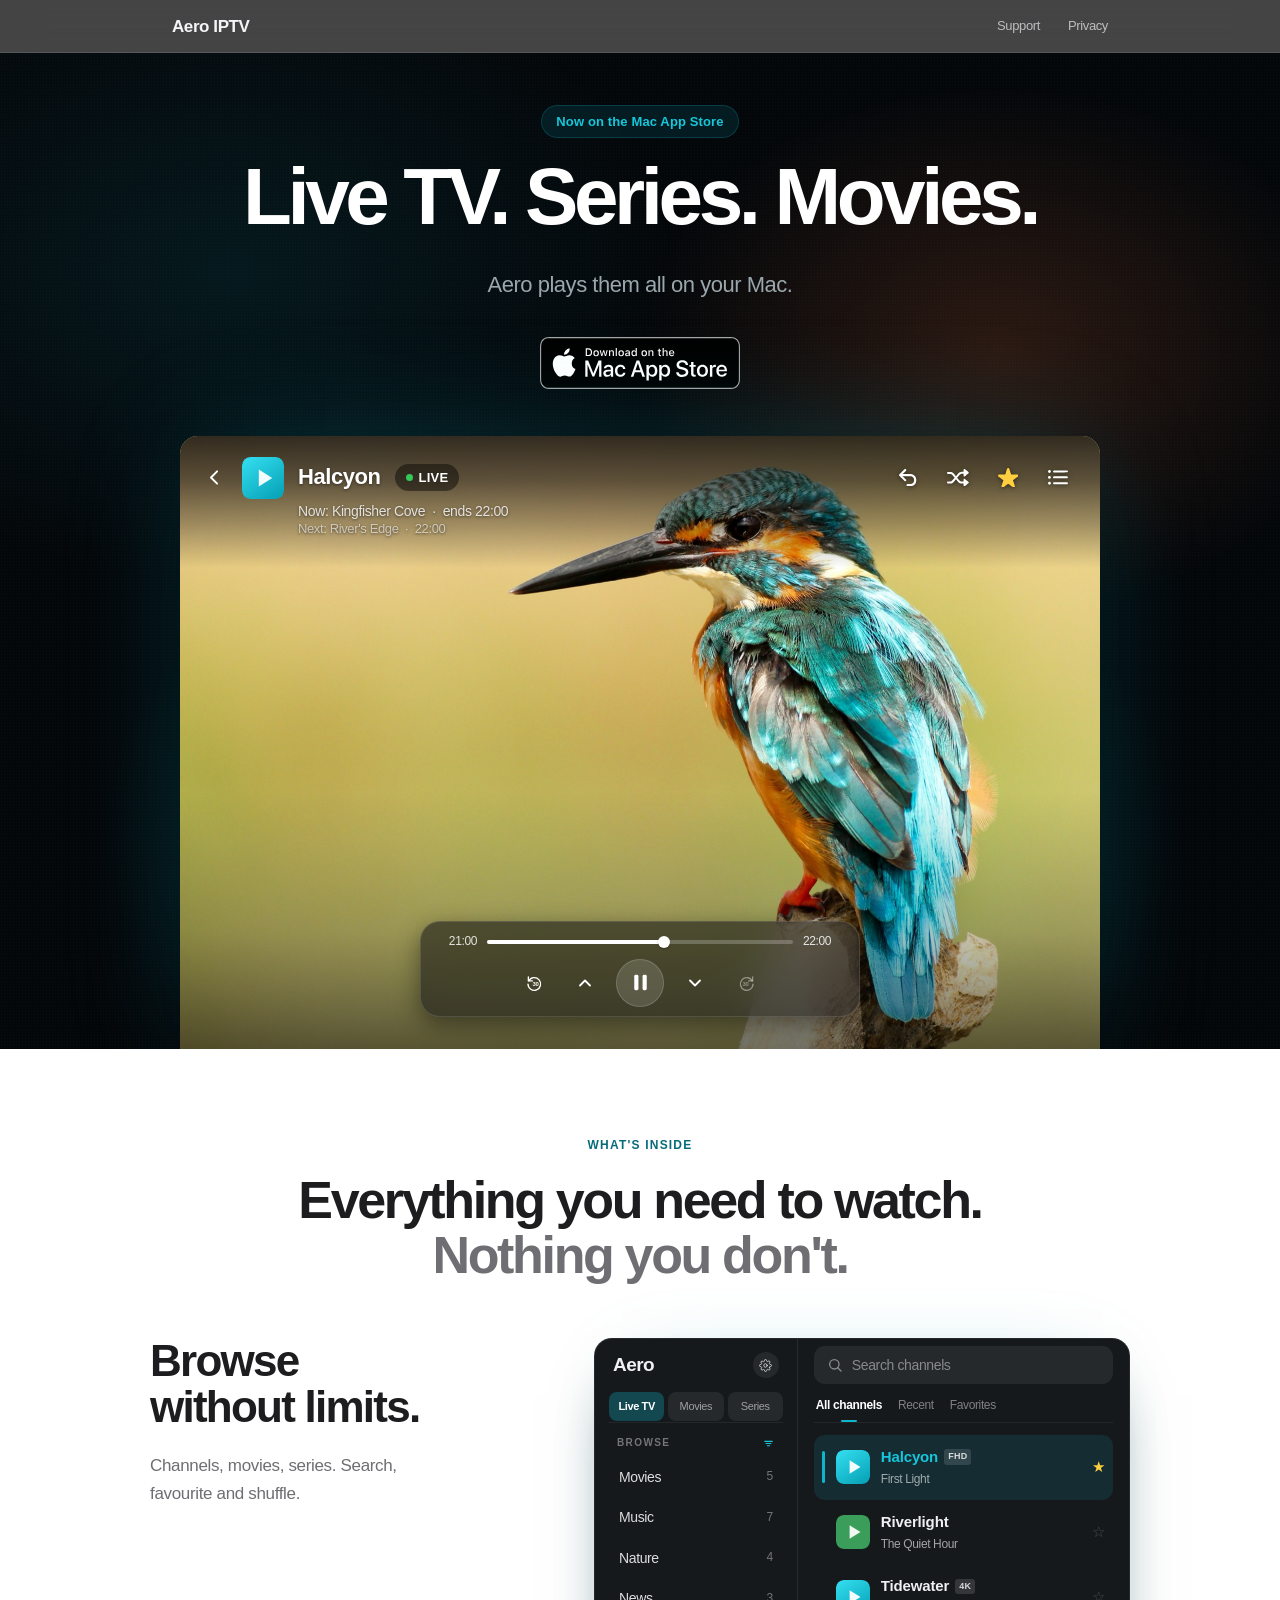
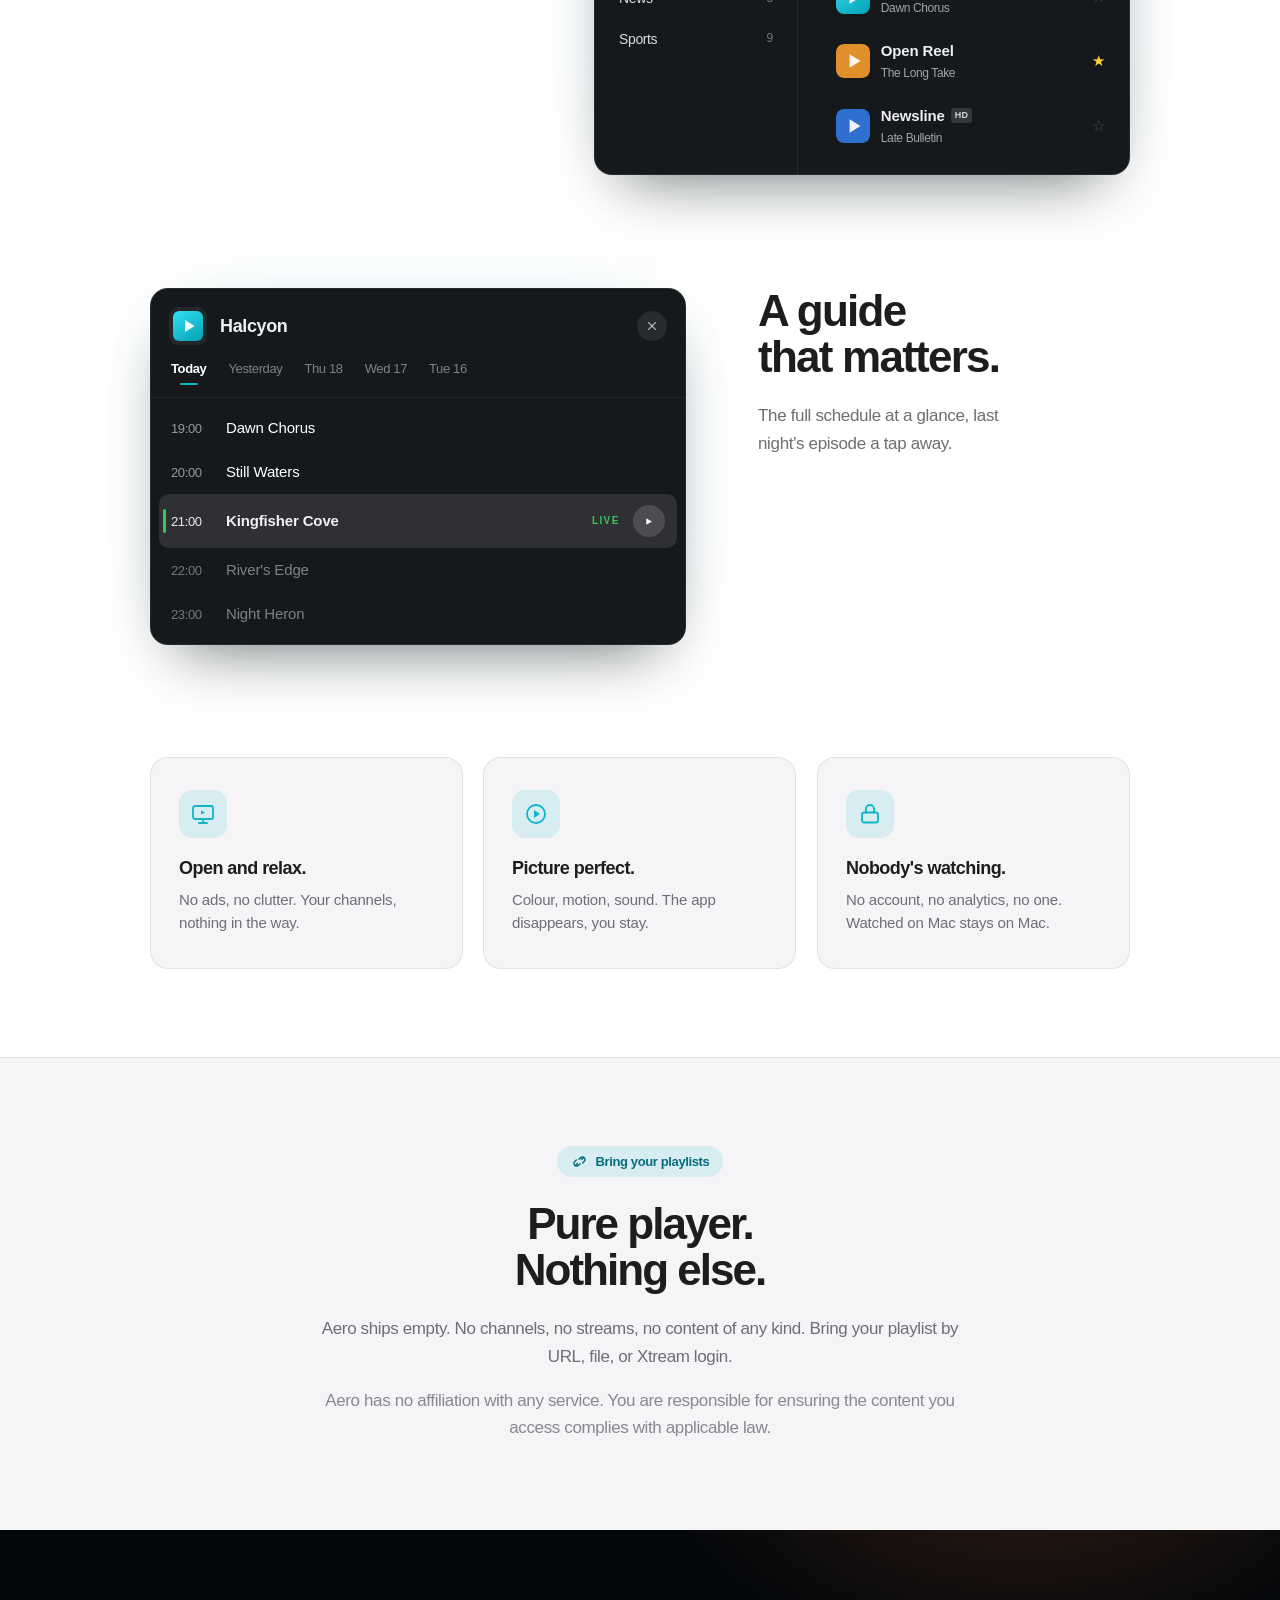
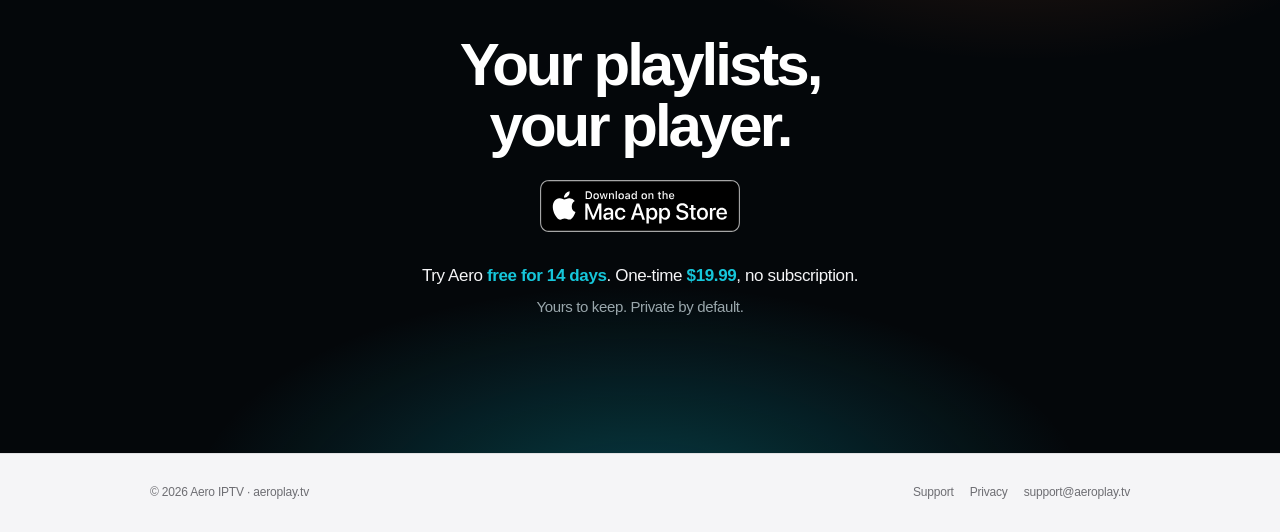
==== site/index.html @ 175ab218 "Site 1.1: Live TV. Series. Movies. hero, head and structured data on 1.1 Free download plus the $19." ====
<!DOCTYPE html>
<html lang="en">
<head>
  <!--
    Source of truth for this page's copy and structure is the Aero wiki, NOT this file:
    github.com/rymanov/aero-wiki → directions/website-v1.md
    Author content changes in the wiki first, then implement them here.
    If the wiki and this file disagree, the wiki wins and this HTML is the bug.
  -->
  <meta charset="utf-8">
  <meta name="viewport" content="width=device-width, initial-scale=1">
  <title>Aero: IPTV Player for Mac. M3U, Xtream, Movies &amp; Series</title>
  <meta name="description" content="Native Mac IPTV player for the M3U playlists and Xtream logins you already own. Live TV, movies and series. Pause, rewind, and a guide. Free to try, one-time $19.99.">

  <meta property="og:type"        content="website">
  <meta property="og:url"         content="https://aeroplay.tv/">
  <meta property="og:site_name"   content="Aero IPTV">
  <meta property="og:title"       content="Aero: IPTV Player for Mac. M3U, Xtream, Movies &amp; Series">
  <meta property="og:description" content="Native Mac IPTV player for the M3U playlists and Xtream logins you already own. Live TV, movies and series, with a guide, pause and rewind. No content included. Bring your own playlist.">
  <meta property="og:image"       content="https://aeroplay.tv/assets/og-image.jpg">
  <meta property="og:image:width"  content="1200">
  <meta property="og:image:height" content="630">
  <meta property="og:image:alt"    content="A kingfisher perched on a branch, from Aero's demo picture.">

  <meta name="twitter:card"        content="summary_large_image">
  <meta name="twitter:title"       content="Aero: IPTV Player for Mac. M3U, Xtream, Movies &amp; Series">
  <meta name="twitter:description" content="Native Mac IPTV player for the M3U playlists and Xtream logins you already own. Live TV, movies and series. No content included.">
  <meta name="twitter:image"       content="https://aeroplay.tv/assets/og-image.jpg">
  <meta name="twitter:image:alt"   content="A kingfisher perched on a branch, from Aero's demo picture.">

  <link rel="canonical" href="https://aeroplay.tv/">
  <link rel="icon" type="image/svg+xml" href="assets/favicon.svg">
  <link rel="apple-touch-icon" href="assets/apple-touch-icon.png">
  <meta name="theme-color" content="#06090b">
  <link rel="stylesheet" href="styles.css">
  <script src="assets/analytics.js"></script>

  <script type="application/ld+json">
  {
    "@context": "https://schema.org",
    "@graph": [
      {
        "@type": "Organization",
        "@id": "https://aeroplay.tv/#organization",
        "name": "Aero IPTV",
        "url": "https://aeroplay.tv/",
        "logo": {
          "@type": "ImageObject",
          "url": "https://aeroplay.tv/assets/icon-512.png",
          "width": 512,
          "height": 512
        },
        "email": "support@aeroplay.tv"
      },
      {
        "@type": "WebSite",
        "@id": "https://aeroplay.tv/#website",
        "url": "https://aeroplay.tv/",
        "name": "Aero IPTV",
        "description": "A fast, native Mac player for the live TV, movies, and series in the M3U/M3U8 playlists and Xtream logins you already own.",
        "publisher": { "@id": "https://aeroplay.tv/#organization" },
        "inLanguage": "en"
      },
      {
        "@type": "SoftwareApplication",
        "@id": "https://aeroplay.tv/#app",
        "name": "Aero IPTV",
        "alternateName": "Aero",
        "applicationCategory": "MultimediaApplication",
        "applicationSubCategory": "IPTV Player",
        "operatingSystem": "macOS",
        "description": "A fast, native macOS IPTV player for the M3U/M3U8 playlists, Xtream logins, and XMLTV guide data you already own. Live TV, movies, and series, with a guide, pause, and rewind. No content included. Bring your own playlist.",
        "url": "https://aeroplay.tv/",
        "downloadUrl": "https://apps.apple.com/app/id6788383081",
        "image": "https://aeroplay.tv/assets/og-image.jpg",
        "screenshot": "https://aeroplay.tv/assets/screenshot-hero.jpg",
        "softwareVersion": "1.1",
        "publisher": { "@id": "https://aeroplay.tv/#organization" },
        "isAccessibleForFree": true,
        "featureList": [
          "Play the M3U and M3U8 playlists you already own",
          "Add a playlist by URL, local file, or Xtream login",
          "Live TV, movies, and series from the same playlist",
          "Browse movies and series by category, with favourites and resume",
          "Episodes advance automatically; shuffle any list",
          "XMLTV program guide (EPG) with now & next",
          "Pause live TV, rewind into what just aired, and play from the archive where your provider keeps one",
          "Native Mac playback: accurate 4K, smooth motion, fast channel changes",
          "No ads, no account, no tracking. Private by default."
        ],
        "offers": [
          {
            "@type": "Offer",
            "name": "Aero",
            "price": "0",
            "priceCurrency": "USD",
            "availability": "https://schema.org/InStock",
            "url": "https://apps.apple.com/app/id6788383081",
            "description": "Free to download and free to keep: one playlist with live playback. Includes a 14-day trial with everything unlocked."
          },
          {
            "@type": "Offer",
            "name": "Aero Pro",
            "category": "In-app purchase",
            "price": "19.99",
            "priceCurrency": "USD",
            "availability": "https://schema.org/InStock",
            "url": "https://apps.apple.com/app/id6788383081",
            "description": "A single purchase, not a subscription. Unlocks multiple playlists and Xtream accounts, plus catch-up, live rewind, and archive playback."
          }
        ]
      }
    ]
  }
  </script>
</head>
<body>

  <a class="skip-link" href="#main">Skip to content</a>

  <!-- ── Navigation — dark over black hero ── -->
  <header class="site-nav-bar nav-dark">
    <nav class="site-nav" aria-label="Site navigation">
      <a href="/" class="logo">Aero IPTV</a>
      <div class="nav-links">
        <a href="/support">Support</a>
        <a href="/privacy">Privacy</a>
      </div>
    </nav>
  </header>

  <main id="main">

    <!-- ── Hero ── -->
    <section class="hero">
      <div class="hero-inner">
        <span class="eyebrow">Now on the Mac App Store</span>
        <h1>Live TV. Series. Movies.</h1>
        <p class="tagline">
          Aero plays them all on your Mac.
        </p>

        <a class="badge-link" href="https://apps.apple.com/app/id6788383081" aria-label="Download Aero IPTV on the Mac App Store">
          <img
            src="assets/badge-mac-app-store.svg"
            alt="Download on the Mac App Store"
            width="200"
            height="51"
          >
        </a>

        <div class="hero-screenshot">
          <div class="player-frame">
            <img
              src="assets/screenshot-hero.jpg"
              alt="A kingfisher perched on a branch, playing in Aero IPTV"
              class="player-photo"
              width="1840"
              height="1227"
              fetchpriority="high"
            >
            <!-- Top bar -->
            <div class="player-top" aria-hidden="true">
              <div class="player-head">
                <span class="ctrl-glyph ctrl-back" aria-hidden="true">
                  <svg viewBox="0 0 24 24" fill="none" stroke="currentColor" stroke-width="2.2" stroke-linecap="round" stroke-linejoin="round"><polyline points="15 5 8 12 15 19"/></svg>
                </span>
                <img class="player-logo" src="assets/demo-teal.svg" alt="" width="42" height="42">
                <span class="player-name">Halcyon</span>
                <span class="live-badge"><span class="live-dot"></span>LIVE</span>
                <div class="player-top-actions">
                  <!-- Top-bar controls: exact vector traces of the app's SF Symbols
                       (arrow.uturn.backward, shuffle, star.fill, list.bullet), auto-traced
                       from high-res renders. Sized by a common scale so the relative sizes
                       match the app exactly. -->
                  <span class="ctrl-glyph" aria-hidden="true">
                    <svg viewBox="0.038 0.025 1282.698 1282.734" width="17.3" height="17.3" style="width:17.3px;height:17.3px" aria-hidden="true"><g transform="translate(-809.314331,2041.875248) scale(0.100000,-0.100000)" fill="currentColor" stroke="none"> <path d="M12524 20405 c-33 -7 -95 -28 -138 -45 -144 -60 -214 -116 -486 -385 -140 -138 -1002 -989 -1915 -1891 -913 -901 -1677 -1658 -1697 -1682 -253 -292 -260 -764 -16 -1075 62 -79 3821 -3788 3905 -3854 81 -63 164 -107 273 -145 92 -31 100 -33 250 -32 173 0 232 11 357 69 135 62 231 145 310 268 85 130 125 278 125 457 -1 180 -53 342 -155 475 -25 33 -409 414 -854 847 l-808 786 -535 444 -534 443 44 3 c25 2 335 -12 690 -30 l645 -32 2255 -6 c2472 -6 2314 -2 2665 -66 1216 -219 2043 -952 2303 -2039 107 -446 113 -989 16 -1450 -112 -529 -349 -971 -718 -1341 -484 -483 -1093 -752 -1931 -851 -118 -14 -303 -17 -1165 -23 -1020 -6 -1025 -6 -1105 -28 -336 -94 -573 -375 -603 -715 -40 -453 241 -827 678 -903 81 -13 219 -15 1153 -11 1145 4 1180 6 1577 63 1306 186 2345 776 3011 1706 454 634 721 1421 789 2323 14 181 14 661 0 840 -66 866 -314 1618 -744 2255 -569 844 -1423 1427 -2508 1714 -253 67 -533 117 -883 158 -177 21 -212 22 -2475 25 l-2295 3 -705 -34 c-388 -18 -706 -33 -707 -32 -1 1 246 208 550 460 l552 458 720 702 c396 385 761 741 811 791 190 188 266 359 265 600 0 403 -234 701 -613 780 -85 18 -271 18 -354 0z"/> </g></svg>
                  </span>
                  <span class="ctrl-glyph" aria-hidden="true">
                    <svg viewBox="-0.032 -0.003 1617.85 1292.445" width="21.8" height="17.4" style="width:21.8px;height:17.4px" aria-hidden="true"><g transform="translate(-809.181765,2051.694039) scale(0.100000,-0.100000)" fill="currentColor" stroke="none"> <path d="M20800 20505 c-194 -44 -328 -173 -387 -372 -16 -52 -18 -138 -21 -895 l-3 -838 -752 0 c-743 0 -928 -6 -1162 -36 -658 -84 -1173 -314 -1670 -745 -118 -103 -370 -356 -482 -484 -43 -49 -424 -508 -847 -1018 -423 -510 -773 -926 -777 -925 -4 2 -378 449 -831 993 -453 545 -872 1042 -929 1105 -549 599 -1076 906 -1754 1019 -271 45 -289 46 -1405 46 -1204 0 -1109 6 -1290 -82 -80 -40 -109 -61 -185 -137 -139 -139 -200 -277 -212 -476 -13 -222 69 -429 229 -575 86 -78 171 -128 288 -168 l95 -32 950 -6 c813 -5 967 -9 1065 -23 546 -80 948 -318 1394 -826 51 -58 443 -527 870 -1043 l778 -938 -19 -22 c-11 -12 -379 -456 -819 -987 -816 -985 -981 -1172 -1183 -1341 -302 -253 -598 -388 -986 -451 -124 -20 -177 -22 -1080 -28 -936 -6 -951 -6 -1028 -28 -212 -59 -391 -203 -481 -386 -46 -94 -66 -171 -73 -286 -25 -409 265 -734 695 -781 136 -15 1953 -6 2102 10 423 45 732 125 1027 266 332 158 588 350 908 676 168 171 224 237 1459 1724 224 270 411 491 414 493 4 1 232 -269 507 -600 1228 -1481 1279 -1541 1512 -1751 601 -541 1169 -783 1982 -847 78 -6 464 -10 913 -10 l777 0 3 -833 c3 -749 5 -838 21 -890 55 -188 172 -306 357 -361 84 -26 240 -31 330 -12 167 35 115 -5 1600 1236 751 627 1390 1167 1421 1200 100 106 149 227 149 366 0 141 -56 270 -161 371 -24 23 -658 555 -1409 1183 -1485 1241 -1433 1201 -1600 1236 -107 23 -251 14 -354 -20 -174 -59 -277 -168 -332 -352 -16 -54 -18 -127 -21 -847 l-4 -788 -807 4 c-886 4 -894 4 -1141 68 -229 59 -434 159 -638 312 -121 92 -334 294 -457 436 -255 293 -1696 2037 -1692 2048 6 15 1556 1880 1682 2023 114 129 304 316 404 397 245 197 514 325 800 382 215 42 243 44 1057 48 l792 4 3 -778 c3 -704 5 -784 21 -838 27 -91 63 -159 118 -219 64 -70 130 -112 227 -144 65 -21 96 -25 202 -25 112 -1 134 2 210 28 47 16 112 47 145 70 52 35 2706 2247 2794 2329 99 92 161 232 161 366 0 157 -45 264 -160 382 -92 94 -2728 2300 -2804 2347 -99 60 -186 83 -321 87 -81 3 -141 -1 -185 -11z"/> </g></svg>
                  </span>
                  <span class="ctrl-glyph ctrl-fav" aria-hidden="true">
                    <svg viewBox="0.01 -0.013 1508.119 1442.485" width="20.4" height="19.5" style="width:20.4px;height:19.5px" aria-hidden="true"><g transform="translate(-776.059359,2212.602682) scale(0.100000,-0.100000)" fill="currentColor" stroke="none"> <path d="M15140 22116 c-272 -57 -476 -246 -643 -596 -61 -127 -101 -250 -818 -2487 l-564 -1762 -2230 -4 -2230 -3 -110 -22 c-410 -79 -647 -262 -755 -582 -32 -93 -39 -292 -15 -393 22 -93 80 -217 146 -313 64 -92 196 -229 299 -310 41 -32 855 -619 1809 -1304 953 -684 1735 -1250 1738 -1256 2 -7 -303 -927 -678 -2046 -375 -1118 -692 -2070 -705 -2116 -82 -297 -69 -594 35 -800 88 -174 266 -326 456 -389 72 -24 94 -27 225 -27 128 1 155 4 235 28 122 37 243 91 367 165 56 34 888 638 1847 1342 959 704 1750 1278 1756 1275 7 -2 790 -575 1741 -1272 951 -698 1767 -1292 1814 -1322 445 -281 829 -294 1130 -37 122 103 207 240 252 401 18 66 22 106 22 249 1 278 101 -44 -1062 3420 l-379 1131 1685 1209 c927 666 1740 1250 1806 1299 212 156 388 355 462 522 124 281 70 617 -137 838 -144 154 -322 240 -609 293 -88 16 -252 18 -2320 20 l-2226 3 -633 1978 c-349 1087 -654 2033 -678 2102 -149 417 -381 679 -668 756 -82 22 -282 27 -365 10z"/> </g></svg>
                  </span>
                  <span class="ctrl-glyph" aria-hidden="true">
                    <svg viewBox="0.033 -0.029 1474.413 1086.73" width="19.9" height="14.7" style="width:19.9px;height:14.7px" aria-hidden="true"><g transform="translate(-819.180450,1852.843898) scale(0.100000,-0.100000)" fill="currentColor" stroke="none"> <path d="M9106 18519 c-221 -32 -438 -142 -600 -305 -427 -427 -417 -1111 22 -1526 422 -398 1072 -388 1482 22 176 175 286 408 309 651 47 496 -260 959 -739 1117 -141 47 -326 63 -474 41z"/> <path d="M12498 18185 c-197 -48 -378 -191 -473 -375 -65 -127 -89 -234 -82 -380 8 -199 75 -350 221 -496 90 -89 174 -142 294 -183 l77 -26 4865 -3 c5425 -3 4943 -9 5105 67 236 112 389 321 425 582 20 146 -8 299 -82 443 -32 62 -63 102 -132 172 -104 103 -203 161 -332 194 -76 20 -135 20 -4953 19 -4110 -1 -4885 -3 -4933 -14z"/> <path d="M9042 14139 c-395 -83 -714 -389 -819 -784 -23 -88 -26 -119 -26 -260 0 -142 3 -171 26 -260 102 -383 397 -676 780 -776 104 -27 306 -37 415 -19 520 83 903 528 905 1050 1 294 -108 554 -321 764 -254 250 -615 357 -960 285z"/> <path d="M12535 13825 c-85 -15 -192 -59 -267 -109 -71 -46 -183 -165 -227 -239 -120 -203 -134 -470 -35 -685 104 -228 289 -377 526 -426 70 -15 530 -16 4903 -16 5287 0 4891 -4 5039 56 303 123 500 462 456 783 -37 274 -209 496 -462 598 -137 56 173 52 -5038 52 -3867 -1 -4839 -3 -4895 -14z"/> <path d="M9152 9789 c-124 -12 -235 -44 -357 -103 -130 -64 -213 -125 -313 -230 -128 -135 -214 -292 -263 -481 -20 -77 -23 -113 -23 -250 1 -139 4 -173 27 -257 158 -596 776 -941 1352 -757 376 120 648 423 730 814 22 106 22 304 0 410 -113 541 -608 908 -1153 854z"/> <path d="M12516 9453 c-228 -48 -405 -191 -506 -408 -173 -369 -13 -815 355 -990 151 -71 -332 -65 5071 -65 5338 0 4918 -5 5058 59 211 96 368 285 423 509 23 97 21 265 -6 365 -72 271 -295 481 -569 533 -114 22 -9724 19 -9826 -3z"/> </g></svg>
                  </span>

                </div>
              </div>
              <div class="player-sub">
                <span class="player-now">Now: Kingfisher Cove&nbsp;&nbsp;·&nbsp;&nbsp;ends 22:00</span>
                <span class="player-next">Next: River's Edge&nbsp;&nbsp;·&nbsp;&nbsp;22:00</span>
              </div>
            </div>
            <!-- Bottom scrim — grounds the control zone so the pill reads on any frame -->
            <div class="player-scrim-bottom" aria-hidden="true"></div>
            <!-- Bottom controls — single floating pill -->
            <div class="player-controls" aria-hidden="true">
              <div class="player-pill">
                <div class="player-progress-row">
                  <span class="player-time-label">21:00</span>
                  <div class="player-track"><div class="player-fill"></div><div class="player-thumb"></div></div>
                  <span class="player-time-label player-time-right">22:00</span>
                </div>
                <div class="player-buttons">
                  <span class="ctrl-glyph" aria-hidden="true">
                    <svg viewBox="0 0 24 24" fill="none" stroke="currentColor" stroke-width="1.7" stroke-linecap="round" stroke-linejoin="round"><path d="M3 5v5h5"/><path d="M3.5 10a8 8 0 1 1-1 4"/><text x="12" y="16" font-size="7.5" fill="currentColor" stroke="none" font-weight="700" text-anchor="middle">30</text></svg>
                  </span>
                  <span class="ctrl-glyph" aria-hidden="true">
                    <svg viewBox="0 0 24 24" fill="none" stroke="currentColor" stroke-width="2.2" stroke-linecap="round" stroke-linejoin="round"><polyline points="6 15 12 9 18 15"/></svg>
                  </span>
                  <span class="ctrl-glyph ctrl-play" aria-hidden="true">
                    <svg viewBox="0 0 24 24" fill="currentColor"><rect x="6" y="4.5" width="4" height="15" rx="1.4"/><rect x="14" y="4.5" width="4" height="15" rx="1.4"/></svg>
                  </span>
                  <span class="ctrl-glyph" aria-hidden="true">
                    <svg viewBox="0 0 24 24" fill="none" stroke="currentColor" stroke-width="2.2" stroke-linecap="round" stroke-linejoin="round"><polyline points="6 9 12 15 18 9"/></svg>
                  </span>
                  <span class="ctrl-glyph ctrl-dim" aria-hidden="true">
                    <svg viewBox="0 0 24 24" fill="none" stroke="currentColor" stroke-width="1.7" stroke-linecap="round" stroke-linejoin="round"><path d="M21 5v5h-5"/><path d="M20.5 10a8 8 0 1 0 1 4"/><text x="12" y="16" font-size="7.5" fill="currentColor" stroke="none" font-weight="700" text-anchor="middle">30</text></svg>
                  </span>
                </div>
              </div>
            </div>
          </div>
        </div>
      </div>
    </section>

    <!-- ── Intro line ── -->
    <section class="section-intro">
      <div class="intro-inner reveal">
        <p class="section-label">What's inside</p>
        <h2 class="intro-head">Everything you need to watch.<br><span class="intro-dim">Nothing you don't.</span></h2>
      </div>
    </section>

    <!-- ── Showcase: Channel ── -->
    <section class="showcase">
      <div class="showcase-inner">
        <div class="showcase-copy reveal">
          <h3>Browse<br>without limits.</h3>
          <p>Channels, movies, series. Search, favourite and shuffle.</p>
        </div>
        <div class="showcase-visual reveal reveal-delay">
          <!-- Mirrors ChannelBrowserView: rail header (wordmark + gear), the
               Live TV / Movies / Series mode switcher, the BROWSE group
               navigator, then the list with its All channels / Recent /
               Favorites tab strip. "Favorites" is US-spelled because that is
               the app's own label. -->
          <div class="mini-panel browse-panel" aria-hidden="true">
            <!-- Band 1 of 3: the shared header band (BrowseRhythm.headerHeight).
                 Both cells are the same fixed height with content centred, so
                 the wordmark and the search field sit on one axis. -->
            <div class="bp-cell bp-rail bp-band-head">
              <div class="rail-head">
                <span class="rail-title">Aero</span>
                <span class="rail-gear">
                  <svg viewBox="0 0 24 24" fill="none" stroke="currentColor" stroke-width="1.8" stroke-linecap="round" stroke-linejoin="round"><circle cx="12" cy="12" r="3.2"/><path d="M19.4 15a1.6 1.6 0 0 0 .32 1.77l.06.06a2 2 0 1 1-2.83 2.83l-.06-.06a1.6 1.6 0 0 0-1.77-.32 1.6 1.6 0 0 0-1 1.46V21a2 2 0 1 1-4 0v-.11a1.6 1.6 0 0 0-1.05-1.46 1.6 1.6 0 0 0-1.77.32l-.06.06a2 2 0 1 1-2.83-2.83l.06-.06a1.6 1.6 0 0 0 .32-1.77 1.6 1.6 0 0 0-1.46-1H3a2 2 0 1 1 0-4h.11a1.6 1.6 0 0 0 1.46-1.05 1.6 1.6 0 0 0-.32-1.77l-.06-.06a2 2 0 1 1 2.83-2.83l.06.06a1.6 1.6 0 0 0 1.77.32H9a1.6 1.6 0 0 0 1-1.46V3a2 2 0 1 1 4 0v.11a1.6 1.6 0 0 0 1 1.46 1.6 1.6 0 0 0 1.77-.32l.06-.06a2 2 0 1 1 2.83 2.83l-.06.06a1.6 1.6 0 0 0-.32 1.77V9a1.6 1.6 0 0 0 1.46 1H21a2 2 0 1 1 0 4h-.11a1.6 1.6 0 0 0-1.46 1z"/></svg>
                </span>
              </div>
            </div>
            <div class="bp-cell bp-list bp-band-head">
              <div class="browse-search">
                <svg viewBox="0 0 24 24" fill="none" stroke="currentColor" stroke-width="2" stroke-linecap="round"><circle cx="11" cy="11" r="7"/><line x1="16.5" y1="16.5" x2="21" y2="21"/></svg>
                <span>Search channels</span>
              </div>
            </div>

            <!-- Band 2 of 3: the shared tab-row band (BrowseRhythm.tabRowHeight).
                 A whole number, with the hairline pinned to the band's bottom
                 edge in BOTH cells, so the two column seams land on the same
                 pixel row by construction rather than by matching paddings. -->
            <div class="bp-cell bp-rail bp-band-tabs">
              <div class="rail-modes">
                <span class="rail-mode on">Live TV</span>
                <span class="rail-mode">Movies</span>
                <span class="rail-mode">Series</span>
              </div>
            </div>
            <div class="bp-cell bp-list bp-band-tabs">
              <div class="browse-tabs">
                <span class="browse-tab on">All channels</span>
                <span class="browse-tab">Recent</span>
                <span class="browse-tab">Favorites</span>
              </div>
            </div>

            <!-- Band 3 of 3: the bodies. First content row lands on one line. -->
            <div class="bp-cell bp-rail bp-body">
              <div class="rail-sec">
                <span class="rail-sec-label">Browse</span>
                <svg class="rail-funnel" viewBox="0 0 24 24" fill="none" stroke="currentColor" stroke-width="2" stroke-linecap="round"><line x1="5" y1="8" x2="19" y2="8"/><line x1="7.5" y1="12" x2="16.5" y2="12"/><line x1="10" y1="16" x2="14" y2="16"/></svg>
              </div>
              <div class="rail-btn"><span>Movies</span><span class="rail-count">5</span></div>
              <div class="rail-btn"><span>Music</span><span class="rail-count">7</span></div>
              <div class="rail-btn"><span>Nature</span><span class="rail-count">4</span></div>
              <div class="rail-btn"><span>News</span><span class="rail-count">3</span></div>
              <div class="rail-btn"><span>Sports</span><span class="rail-count">9</span></div>
            </div>
            <div class="bp-cell bp-list bp-body">
              <div class="browse-row marked">
                <span class="brow-bar"></span>
                <span class="brow-logo"><img src="assets/demo-teal.svg" alt="" width="36" height="36"></span>
                <span class="brow-meta">
                  <span class="brow-name">Halcyon<span class="brow-badge">FHD</span></span>
                  <span class="brow-now">First Light</span>
                </span>
                <span class="brow-star on" aria-hidden="true">★</span>
              </div>
              <div class="browse-row">
                <span class="brow-bar"></span>
                <span class="brow-logo"><img src="assets/demo-green.svg" alt="" width="36" height="36"></span>
                <span class="brow-meta">
                  <span class="brow-name">Riverlight</span>
                  <span class="brow-now">The Quiet Hour</span>
                </span>
                <span class="brow-star" aria-hidden="true">☆</span>
              </div>
              <div class="browse-row">
                <span class="brow-bar"></span>
                <span class="brow-logo"><img src="assets/demo-teal.svg" alt="" width="36" height="36"></span>
                <span class="brow-meta">
                  <span class="brow-name">Tidewater<span class="brow-badge">4K</span></span>
                  <span class="brow-now">Dawn Chorus</span>
                </span>
                <span class="brow-star" aria-hidden="true">☆</span>
              </div>
              <div class="browse-row">
                <span class="brow-bar"></span>
                <span class="brow-logo"><img src="assets/demo-amber.svg" alt="" width="36" height="36"></span>
                <span class="brow-meta">
                  <span class="brow-name">Open Reel</span>
                  <span class="brow-now">The Long Take</span>
                </span>
                <span class="brow-star on" aria-hidden="true">★</span>
              </div>
              <div class="browse-row">
                <span class="brow-bar"></span>
                <span class="brow-logo"><img src="assets/demo-blue.svg" alt="" width="36" height="36"></span>
                <span class="brow-meta">
                  <span class="brow-name">Newsline<span class="brow-badge">HD</span></span>
                  <span class="brow-now">Late Bulletin</span>
                </span>
                <span class="brow-star" aria-hidden="true">☆</span>
              </div>
            </div>
          </div>
        </div>
      </div>
    </section>

    <!-- ── Showcase: Programme ── -->
    <section class="showcase">
      <div class="showcase-inner showcase-reverse">
        <div class="showcase-copy reveal">
          <h3>A guide<br>that matters.</h3>
          <p>The full schedule at a glance, last night's episode a tap away.</p>
        </div>
        <div class="showcase-visual reveal reveal-delay">
          <div class="mini-panel guide-panel" aria-hidden="true">
            <div class="guide-head">
              <img class="guide-logo" src="assets/demo-teal.svg" alt="" width="40" height="40">
              <span class="guide-title">Halcyon</span>
              <span class="guide-x" aria-hidden="true">
                <svg viewBox="0 0 24 24" fill="none" stroke="currentColor" stroke-width="2" stroke-linecap="round"><line x1="6" y1="6" x2="18" y2="18"/><line x1="18" y1="6" x2="6" y2="18"/></svg>
              </span>
            </div>
            <div class="guide-days">
              <span class="guide-day on">Today</span>
              <span class="guide-day">Yesterday</span>
              <span class="guide-day">Thu 18</span>
              <span class="guide-day">Wed 17</span>
              <span class="guide-day">Tue 16</span>
            </div>
            <div class="guide-rows">
              <div class="guide-row past"><span class="gr-time">19:00</span><span class="gr-title">Dawn Chorus</span></div>
              <div class="guide-row past"><span class="gr-time">20:00</span><span class="gr-title">Still Waters</span></div>
              <div class="guide-row live">
                <span class="gr-time">21:00</span>
                <span class="gr-body"><span class="gr-title">Kingfisher Cove</span><span class="gr-live">LIVE</span></span>
                <span class="gr-play" aria-hidden="true"><svg viewBox="0 0 24 24" fill="currentColor"><polygon points="8,6 8,18 18,12"/></svg></span>
              </div>
              <div class="guide-row future"><span class="gr-time">22:00</span><span class="gr-title">River's Edge</span></div>
              <div class="guide-row future"><span class="gr-time">23:00</span><span class="gr-title">Night Heron</span></div>
            </div>
          </div>
        </div>
      </div>
    </section>

    <!-- ── Compact features ── -->
    <section class="section-grid">
      <div class="section-inner">
        <div class="feature-grid">

          <article class="feature-card reveal">
            <span class="icon-tile">
              <svg viewBox="0 0 24 24" fill="none" stroke="currentColor" stroke-width="1.8" stroke-linecap="round" stroke-linejoin="round" aria-hidden="true"><rect x="2" y="4" width="20" height="13" rx="2"/><path d="M8 21h8M12 17v4"/><polygon points="10,8.5 10,12.5 14,10.5" fill="currentColor" stroke="none"/></svg>
            </span>
            <h3>Open and relax.</h3>
            <p>No ads, no clutter. Your channels, nothing in the way.</p>
          </article>

          <article class="feature-card reveal reveal-delay">
            <span class="icon-tile">
              <svg viewBox="0 0 24 24" fill="none" stroke="currentColor" stroke-width="1.8" stroke-linecap="round" stroke-linejoin="round" aria-hidden="true"><circle cx="12" cy="12" r="9"/><polygon points="10,8 10,16 16,12" fill="currentColor" stroke="none"/></svg>
            </span>
            <h3>Picture perfect.</h3>
            <p>Colour, motion, sound. The app disappears, you stay.</p>
          </article>

          <article class="feature-card reveal reveal-delay-2">
            <span class="icon-tile">
              <svg viewBox="0 0 24 24" fill="none" stroke="currentColor" stroke-width="1.8" stroke-linecap="round" stroke-linejoin="round" aria-hidden="true"><rect x="4" y="10.5" width="16" height="10" rx="2"/><path d="M8 10.5V7a4 4 0 0 1 8 0v3.5"/></svg>
            </span>
            <h3>Nobody's watching.</h3>
            <p>No account, no analytics, no one. Watched on Mac stays on Mac.</p>
          </article>

        </div>
      </div>
    </section>

    <!-- ── Bring your own playlist ── -->
    <section class="section-byop">
      <div class="section-inner reveal">
        <span class="byop-badge">
          <svg viewBox="0 0 24 24" fill="none" stroke="currentColor" stroke-width="2" stroke-linecap="round" stroke-linejoin="round" aria-hidden="true"><path d="M9 15l-3 3M15 9l3-3"/><path d="M7.5 10l-2.3 2.3a3.7 3.7 0 0 0 5.2 5.2l2.3-2.3M16.5 14l2.3-2.3a3.7 3.7 0 0 0-5.2-5.2L11.3 8.8"/></svg>
          Bring your playlists
        </span>
        <h2>Pure player.<br>Nothing else.</h2>
        <p>
          Aero ships empty. No channels, no streams, no content of any kind.
          Bring your playlist by URL, file, or Xtream login.
        </p>
        <p class="byop-fine">
          Aero has no affiliation with any service. You are responsible for ensuring the
          content you access complies with applicable law.
        </p>
      </div>
    </section>

    <!-- ── Closing CTA ── -->
    <section class="section-cta">
      <div class="cta-inner reveal">
        <h2>Your playlists,<br>your player.</h2>
        <a class="badge-link" href="https://apps.apple.com/app/id6788383081" aria-label="Download Aero IPTV on the Mac App Store">
          <img src="assets/badge-mac-app-store.svg" alt="Download on the Mac App Store" width="200" height="51">
        </a>
        <p class="cta-offer">Try Aero <strong>free for 14 days</strong>. One-time <strong>$19.99</strong>, no subscription.</p>
        <p class="cta-trust">Yours to keep. Private by default.</p>
      </div>
    </section>

  </main>

  <!-- ── Footer ── -->
  <footer class="site-footer">
    <div class="footer-inner">
      <span>© 2026 Aero IPTV · aeroplay.tv</span>
      <nav class="footer-links" aria-label="Footer navigation">
        <a href="/support">Support</a>
        <a href="/privacy">Privacy</a>
        <a href="mailto:support@aeroplay.tv">support@aeroplay.tv</a>
      </nav>
    </div>
  </footer>

  <script src="assets/app.js" defer></script>

</body>
</html>
---- site/styles.css ----
/* ============================================================
   Aero IPTV — Apple-style design language
   No external fonts, CDN, analytics, or tracking.
   System font stack mirrors SF Pro on Apple devices.
   Light / dark via prefers-color-scheme.
   ============================================================ */

/* ---------- Design tokens ---------- */
/* Palette keyed to the kingfisher hero: electric teal + warm orange. */
:root {
  color-scheme: light dark;

  /* Neutrals */
  --bg:           #f5f5f7;
  --bg-hero:      #04070a;
  --bg-section:   #ffffff;
  --bg-section-alt: #f5f5f7;
  --text:         #1d1d1f;
  --text-hero:    #f5f5f7;
  --text-muted:   #6e6e73;
  --text-hero-muted: #9aa7ac;

  /* Accent — kingfisher teal/cyan */
  --accent:       #0fb5c9;
  --accent-h:     #16c6da;
  --accent-deep:  #0a8294;
  --accent-soft:  rgba(15,181,201,.12);
  /* Selected-segment fill in the browse mode switcher — the app's accent @30%. */
  --accent-soft-strong: rgba(15,181,201,.30);
  /* Text-on-light accents — meet WCAG AA on white and on the soft pills */
  --accent-ink:   #076b7c;
  --warm-ink:     #9e3f18;

  /* Secondary — warm breast orange */
  --warm:         #ff7a3c;
  --warm-soft:    rgba(255,122,60,.12);

  /* Hero light — teal/orange glows over near-black */
  --glow-teal:    rgba(15,181,201,.30);
  --glow-warm:    rgba(255,122,60,.16);

  /* Borders */
  --border:       rgba(0,0,0,.08);
  --border-nav:   rgba(0,0,0,.12);

  /* Typography — mirrors SF Pro */
  --font: -apple-system, BlinkMacSystemFont, "SF Pro Display", "SF Pro Text",
          "Helvetica Neue", Arial, sans-serif;

  /* Layout */
  --max-w:      980px;
  --prose-w:    720px;
  --nav-h:      52px;
  /* Section rhythm — both fluid so every section scales by the same mechanism.
     --section-v = major breaks; --section-v-sm = the tighter feature/showcase block. */
  --section-v:    clamp(56px, 7vw, 88px);
  --section-v-sm: clamp(40px, 5vw, 56px);
}

@media (prefers-color-scheme: dark) {
  :root {
    --bg:              #04070a;
    --bg-hero:         #04070a;
    --bg-section:      #0b1012;
    --bg-section-alt:  #04070a;
    --text:            #f5f5f7;
    --text-muted:      #8b969b;
    --border:          rgba(255,255,255,.1);
    --border-nav:      rgba(255,255,255,.12);
    /* On dark surfaces the bright teal/warm read fine */
    --accent-ink:      #16c6da;
    --warm-ink:        #ff9968;
  }
}

/* ---------- Reset ---------- */
*, *::before, *::after { box-sizing: border-box; margin: 0; padding: 0; }
ul, ol { list-style: none; }

html { scroll-behavior: smooth; }

body {
  font-family: var(--font);
  font-size: 17px;
  line-height: 1.47059;
  letter-spacing: -.022em;
  background: var(--bg);
  color: var(--text);
  -webkit-font-smoothing: antialiased;
  text-rendering: optimizeLegibility;
}

a {
  color: var(--accent);
  text-decoration: none;
}
a:hover { text-decoration: underline; }
a:focus-visible {
  outline: 3px solid var(--accent);
  outline-offset: 2px;
  border-radius: 4px;
}

img { max-width: 100%; height: auto; display: block; }

/* Skip link — hidden until focused (keyboard users) */
.skip-link {
  position: absolute;
  left: 50%;
  top: 8px;
  transform: translate(-50%, -130%);
  z-index: 200;
  background: var(--accent);
  color: #fff;
  font-size: .875rem;
  font-weight: 600;
  padding: 10px 18px;
  border-radius: 10px;
  transition: transform .2s ease;
}
.skip-link:focus { transform: translate(-50%, 0); text-decoration: none; outline: none; }

/* ============================================================
   NAV — sticky, frosted glass Apple style
   ============================================================ */
.site-nav-bar {
  position: sticky;
  top: 0;
  z-index: 100;
  background: rgba(245,245,247,.72);
  -webkit-backdrop-filter: saturate(180%) blur(20px);
  backdrop-filter: saturate(180%) blur(20px);
  border-bottom: 1px solid var(--border-nav);
}

@media (prefers-color-scheme: dark) {
  .site-nav-bar {
    background: rgba(29,29,31,.72);
  }
}

/* Hero page — nav is dark/transparent over black hero */
.site-nav-bar.nav-dark {
  background: rgba(0,0,0,.72);
  border-bottom-color: rgba(255,255,255,.1);
}

.site-nav {
  display: flex;
  align-items: center;
  justify-content: space-between;
  max-width: var(--max-w);
  margin: 0 auto;
  padding: 0 22px;
  height: var(--nav-h);
}

.site-nav .logo {
  font-size: 1.0625rem;
  font-weight: 600;
  letter-spacing: -.025em;
  color: var(--text);
}
.nav-dark .logo { color: #f5f5f7; }

.site-nav .logo:hover { text-decoration: none; }

.nav-links {
  display: flex;
  align-items: center;
  gap: 28px;
  font-size: .8125rem;
}
.nav-links a { color: var(--text-muted); font-weight: 400; padding: 6px 0; }
.nav-dark .nav-links a { color: rgba(245,245,247,.68); }
.nav-links a:hover { color: var(--text); text-decoration: none; }
.nav-dark .nav-links a:hover { color: #f5f5f7; }
.nav-links a[aria-current="page"] { color: var(--accent-ink); }

/* ============================================================
   FOOTER
   ============================================================ */
.site-footer {
  background: var(--bg-section-alt);
  border-top: 1px solid var(--border);
  padding: 24px 22px;
  font-size: .75rem;
  letter-spacing: -.016em;
  color: var(--text-muted);
}
.site-footer .footer-inner {
  max-width: var(--max-w);
  margin: 0 auto;
  display: flex;
  align-items: center;
  justify-content: space-between;
  flex-wrap: wrap;
  gap: 8px 20px;
}
.site-footer a { color: var(--text-muted); display: inline-block; padding: 6px 0; }
.site-footer a:hover { color: var(--text); text-decoration: none; }
.footer-links { display: flex; gap: 8px 16px; flex-wrap: wrap; }

/* ============================================================
   PROSE PAGES (privacy, support)
   ============================================================ */
.prose-page {
  max-width: var(--prose-w);
  margin: 0 auto;
  padding: 56px 22px 96px;
}
.prose-page h1 {
  font-size: clamp(2rem, 4vw, 2.75rem);
  font-weight: 700;
  letter-spacing: -.045em;
  line-height: 1.1;
  margin-bottom: .25em;
}
.prose-page h2 {
  font-size: 1.0625rem;
  font-weight: 600;
  letter-spacing: -.025em;
  margin-top: 2.5em;
  margin-bottom: .5em;
}
.prose-page p  { margin-bottom: .8em; }
.prose-page dd { margin-bottom: .8em; }
.prose-page dt {
  font-weight: 600;
  margin-top: 1.25em;
  letter-spacing: -.022em;
}
.prose-page dd { margin-left: 0; color: var(--text-muted); }
.prose-page .updated {
  color: var(--text-muted);
  font-size: .9375rem;
  margin-bottom: 2em;
}

/* ============================================================
   LANDING PAGE
   ============================================================ */

/* ---------- Hero ---------- */
.hero {
  position: relative;
  background: var(--bg-hero);
  text-align: center;
  padding: 52px 22px 0;
  overflow: hidden;
  isolation: isolate;
}

/* Lit room — teal glow behind the device, a warm kiss to one side */
.hero::before {
  content: "";
  position: absolute;
  inset: 0;
  z-index: -1;
  background:
    radial-gradient(60% 50% at 50% 78%, var(--glow-teal) 0%, transparent 70%),
    radial-gradient(40% 38% at 78% 30%, var(--glow-warm) 0%, transparent 70%),
    radial-gradient(50% 45% at 18% 22%, rgba(15,181,201,.10) 0%, transparent 70%);
  pointer-events: none;
}
/* Fine grain so the gradients never band */
.hero::after {
  content: "";
  position: absolute;
  inset: 0;
  z-index: -1;
  background-image: radial-gradient(rgba(255,255,255,.025) 1px, transparent 1px);
  background-size: 3px 3px;
  pointer-events: none;
}

.hero-inner {
  max-width: var(--max-w);
  margin: 0 auto;
}

/* Eyebrow label — small teal pill */
.hero .eyebrow {
  display: inline-block;
  font-size: .8125rem;
  font-weight: 600;
  letter-spacing: .01em;
  color: var(--accent-h);
  background: var(--accent-soft);
  border: 1px solid rgba(15,181,201,.22);
  border-radius: 999px;
  padding: 6px 14px;
  margin-bottom: 1.4em;
  -webkit-backdrop-filter: blur(8px);
  backdrop-filter: blur(8px);
}

.hero h1 {
  font-size: clamp(2.75rem, 7.5vw, 5rem);
  font-weight: 700;
  letter-spacing: -.055em;
  line-height: 1.02;
  color: #fff;
  margin-bottom: .38em;
  /* One line from 449px up; below that it wraps, so balance the break
     rather than orphaning the last word. */
  text-wrap: balance;
}

.hero .tagline {
  font-size: clamp(1.0625rem, 2vw, 1.375rem);
  font-weight: 400;
  letter-spacing: -.022em;
  line-height: 1.5;
  color: var(--text-hero-muted);
  max-width: 820px;
  text-wrap: balance;
  margin: 0 auto 2.25rem;
}

/* App Store badge */
.badge-link {
  display: inline-block;
  margin-bottom: 72px;
  transition: transform .25s ease;
}
.badge-link:hover { transform: translateY(-2px); }
.badge-link:focus-visible { border-radius: 14px; }
/* Block, so the badge box is exactly the badge — an inline image sits on the
   text baseline and smuggles ~6px of descender space under it. */
.badge-link svg,
.badge-link img { display: block; }
/* Pre-launch: badge is shown as a preview, not yet a live link */
.badge-link.is-soon { pointer-events: none; opacity: .62; }
/* Hero carries the badge alone (2026-08-03: trial + price moved to the closing
   CTA). With nothing between them, the default 72px left the screenshot adrift,
   so pull it up under the badge. */
.hero .badge-link { margin-bottom: 2.5rem; }

/* Hero screenshot — floats forward with depth and a colored glow bleed */
.hero-screenshot {
  max-width: 920px;
  margin: 0 auto;
  perspective: 1800px;
}
.hero-screenshot .player-frame {
  transform: rotateX(7deg) scale(.98);
  transform-origin: center bottom;
  box-shadow:
    0 2px 0 1px rgba(255,255,255,.06) inset,
    0 40px 80px -24px rgba(0,0,0,.7),
    0 0 120px -20px var(--glow-teal);
  transition: transform .6s cubic-bezier(.2,.7,.2,1);
}
.hero-loaded .hero-screenshot .player-frame {
  transform: rotateX(0deg) scale(1);
}

/* ---------- Scroll-reveal motion ---------- */
.js .reveal {
  opacity: 0;
  transform: translateY(26px);
  transition: opacity .7s ease, transform .7s cubic-bezier(.2,.7,.2,1);
  will-change: opacity, transform;
}
.js .reveal.in { opacity: 1; transform: none; }
.js .reveal-delay   { transition-delay: .12s; }
.js .reveal-delay-2 { transition-delay: .24s; }
@media (prefers-reduced-motion: reduce) {
  .js .reveal { opacity: 1 !important; transform: none !important; }
}

.section-label {
  font-size: .75rem;
  font-weight: 600;
  letter-spacing: .1em;
  text-transform: uppercase;
  color: var(--accent-ink);
  margin-bottom: 18px;
}

/* ---------- Intro ---------- */
.section-intro {
  background: var(--bg-section);
  padding: var(--section-v) 22px 0;
}
.intro-inner {
  max-width: var(--max-w);
  margin: 0 auto;
  text-align: center;
}
.intro-head {
  font-size: clamp(1.9rem, 4.4vw, 3.25rem);
  font-weight: 700;
  letter-spacing: -.045em;
  line-height: 1.06;
}
.intro-dim { color: var(--text-muted); }

/* ---------- Showcase rows ---------- */
.showcase {
  background: var(--bg-section);
  padding: var(--section-v-sm) 22px;
}
.showcase-inner {
  max-width: var(--max-w);
  margin: 0 auto;
  display: grid;
  /* Not 1fr 1fr: the copy is a headline and one short line, while the panel is
     a whole app UI. An even split starved the panel and left the copy column
     half empty. */
  grid-template-columns: .82fr 1.18fr;
  align-items: start;
  gap: clamp(32px, 6vw, 72px);
}
.showcase-reverse .showcase-copy { order: 2; }
.showcase-reverse .showcase-visual { order: 1; }
/* Grid columns are positional but the reverse showcase swaps its children with
   `order`, so the ratio has to swap too — otherwise the panel lands in the
   narrow column and the two showcases' visuals come out different widths. */
.showcase-inner.showcase-reverse { grid-template-columns: 1.18fr .82fr; }

/* The "Channel" / "Programme" kicker pills (.showcase-kicker, .kicker-teal,
   .kicker-warm) were removed 2026-08-03 — they labelled the showcases rather
   than saying anything, and the Channel one had gone narrower than its own copy.
   The headline is now the first thing in each showcase. */

.showcase-copy h3 {
  font-size: clamp(1.75rem, 3.6vw, 2.75rem);
  font-weight: 700;
  letter-spacing: -.04em;
  line-height: 1.05;
  margin-bottom: .5em;
}
.showcase-copy p {
  font-size: 1.0625rem;
  line-height: 1.6;
  letter-spacing: -.02em;
  color: var(--text-muted);
  max-width: 30ch;
}

/* ---------- Mini app panels ---------- */
.mini-panel {
  background: #16191c;
  border: 1px solid rgba(255,255,255,.08);
  border-radius: 18px;
  padding: 16px;
  color: #f0f0f2;
  box-shadow:
    0 30px 60px -28px rgba(0,0,0,.55),
    0 0 80px -40px var(--glow-teal);
}
/* ---- Programme guide panel (mirrors GuideView) ---- */
.guide-panel { padding: 0; overflow: hidden; }
.guide-head {
  display: flex;
  align-items: center;
  gap: 13px;
  padding: 18px 18px 14px;
}
.guide-logo {
  width: 38px; height: 38px;
  border-radius: 9px;
  padding: 4px;
  background: rgba(255,255,255,.06);
  box-sizing: border-box;
}
.guide-title {
  font-size: 1.125rem;
  font-weight: 600;
  letter-spacing: -.02em;
  flex: 1;
  min-width: 0;
  white-space: nowrap;
  overflow: hidden;
  text-overflow: ellipsis;
}
.guide-x {
  display: inline-flex; align-items: center; justify-content: center;
  width: 30px; height: 30px;
  border-radius: 50%;
  background: rgba(255,255,255,.08);
  color: rgba(255,255,255,.6);
  flex-shrink: 0;
}
.guide-x svg { width: 14px; height: 14px; }

.guide-days {
  display: flex;
  gap: 22px;
  padding: 0 20px 12px;
  border-bottom: 1px solid rgba(255,255,255,.06);
  font-size: .8125rem;
}
.guide-day { color: rgba(255,255,255,.45); padding-bottom: 7px; position: relative; }
.guide-day.on { color: #fff; font-weight: 600; }
.guide-day.on::after {
  content: ""; position: absolute; left: 50%; bottom: 0;
  transform: translateX(-50%);
  width: 18px; height: 2.5px; border-radius: 2px; background: var(--accent);
}

.guide-rows { padding: 8px; }
.guide-row {
  display: flex;
  align-items: center;
  gap: 13px;
  padding: 11px 12px;
  border-radius: 10px;
}
.gr-time {
  font-size: .8125rem;
  font-variant-numeric: tabular-nums;
  width: 42px;
  flex-shrink: 0;
}
.gr-title { font-size: .9375rem; letter-spacing: -.01em; }
.gr-body { flex: 1; display: flex; align-items: center; gap: 10px; }
.guide-row .gr-title { flex: 1; }
.guide-row.past .gr-time   { color: rgba(255,255,255,.55); }
.guide-row.past .gr-title  { color: #fff; font-weight: 400; }
.guide-row.future .gr-time { color: rgba(255,255,255,.4); }
.guide-row.future .gr-title{ color: rgba(255,255,255,.45); }
.guide-row.live {
  background: rgba(255,255,255,.10);
  position: relative;
}
.guide-row.live::before {
  content: ""; position: absolute; left: 4px; top: 50%;
  transform: translateY(-50%);
  width: 3px; height: 24px; border-radius: 2px; background: #34c759;
}
.guide-row.live .gr-time  { color: rgba(255,255,255,.9); }
.guide-row.live .gr-title { font-weight: 600; }
.gr-live {
  font-size: .625rem;
  font-weight: 700;
  letter-spacing: .14em;
  color: #34c759;
}
.gr-play {
  display: inline-flex; align-items: center; justify-content: center;
  width: 32px; height: 32px;
  border-radius: 50%;
  background: rgba(255,255,255,.14);
  color: #fff;
  flex-shrink: 0;
}
.gr-play svg { width: 13px; height: 13px; }

/* ---- Channel browser panel (mirrors ChannelBrowserView) ---- */
/* The app aligns these columns with a SHARED BAND system (BrowseRhythm): every
   column's header is one fixed height with content centred, and the tab row is
   a second fixed band with its hairline pinned to the bottom edge. Stacking
   each column independently and hoping the paddings match is exactly what puts
   the two hairlines on different pixel rows. So: one grid, two shared band
   rows, alignment by construction. 52/32 is the app's 76/44 at the site's type
   scale. */
.browse-panel {
  padding: 0;
  display: grid;
  grid-template-columns: 38% 62%;
  grid-template-rows: 52px 32px 1fr;
  overflow: hidden;
}
.bp-cell { min-width: 0; }
.bp-rail {
  border-right: 1px solid rgba(255,255,255,.08);
  padding: 0 14px;
}
.bp-list { padding: 0 16px; }

/* Band 1 — content vertically centred, so the wordmark and the search field
   sit on one horizontal axis. */
.bp-band-head { display: flex; align-items: center; }

/* Band 2 — the hairline goes on the INNER element, not the cell. A cell spans
   the full column width, so its bottom border runs into the rail's vertical
   border and CSS mitres the two 1px edges into a visible notch at the seam.
   Inset lines (the approved App Store frame does the same) never touch the
   divider, so there is no corner to mitre. Both inner elements are full-height
   in a shared fixed band, so their bottoms still land on one row.
   Modes centre in the band (they are boxes); tabs sit on the bottom so their
   underline meets the line. */
.bp-band-tabs { display: flex; }
.bp-band-tabs > * {
  width: 100%;
  height: 100%;
  display: flex;
  border-bottom: 1px solid rgba(255,255,255,.06);
}
.bp-rail.bp-band-tabs > * { align-items: center; }
.bp-list.bp-band-tabs > * { align-items: flex-end; }

/* Band 3 — the bodies. Aligning the box tops is not enough: the marked row
   paints a tint from its box top, while the BROWSE label sits inside its own
   padding, so equal box tops still read as the right column starting higher
   and tighter. Space is set from the hairline to the first VISIBLE thing on
   each side (tint block vs label), matching the approved App Store frame. */
.bp-body { padding-top: 12px; padding-bottom: 16px; }
/* Rail header — wordmark + settings gear, mirroring railHeader. The band owns
   the vertical placement; this just fills its width. */
.rail-head {
  display: flex;
  align-items: center;
  justify-content: space-between;
  gap: 8px;
  width: 100%;
  padding: 0 4px;
}
.rail-title {
  font-size: 1.1875rem;
  font-weight: 700;
  letter-spacing: -.03em;
}
.rail-gear {
  width: 26px; height: 26px;
  border-radius: 50%;
  background: rgba(255,255,255,.07);
  display: flex; align-items: center; justify-content: center;
  flex-shrink: 0;
  color: rgba(255,255,255,.7);
}
.rail-gear svg { width: 13px; height: 13px; display: block; }

/* Live TV | Movies | Series — the top-level split. Boxed equal-width segments,
   not an underline strip: this row switches the whole surface. */
.rail-modes {
  display: flex;
  gap: 4px;
  width: 100%;
}
.rail-mode {
  flex: 1;
  text-align: center;
  padding: 6px 2px;
  border-radius: 8px;
  font-size: .6875rem;
  font-weight: 500;
  white-space: nowrap;
  background: rgba(255,255,255,.07);
  color: rgba(255,255,255,.55);
}
.rail-mode.on {
  background: var(--accent-soft-strong);
  color: #fff;
  font-weight: 600;
}

/* BROWSE section label + the quick-filter funnel. */
.rail-sec {
  display: flex;
  align-items: center;
  justify-content: space-between;
  padding: 1px 8px 6px;
}
.rail-sec-label {
  font-size: .625rem;
  font-weight: 700;
  letter-spacing: .14em;
  text-transform: uppercase;
  color: rgba(255,255,255,.4);
}
.rail-funnel { width: 13px; height: 13px; display: block; color: var(--accent-h); }

.rail-btn {
  display: flex;
  align-items: center;
  justify-content: space-between;
  gap: 8px;
  padding: 10px 10px;
  border-radius: 9px;
  font-size: .875rem;
  color: rgba(255,255,255,.85);
}
.rail-btn .rail-count {
  font-size: .75rem;
  font-variant-numeric: tabular-nums;
  color: rgba(255,255,255,.4);
}

/* All channels | Recent | Favorites — the curated views, an underline strip.
   Bottom-aligned in the tab band so the selected underline meets the band's
   hairline, which is the same line the rail closes on. */
.browse-tabs {
  display: flex;
  gap: 16px;
  padding: 0 2px;
}
.browse-tab {
  position: relative;
  padding-bottom: 7px;
  font-size: .75rem;
  font-weight: 500;
  white-space: nowrap;
  color: rgba(255,255,255,.45);
}
.browse-tab.on { color: #fff; font-weight: 600; }
.browse-tab.on::after {
  content: "";
  position: absolute;
  left: 50%; bottom: 0;
  transform: translateX(-50%);
  width: 16px; height: 2px;
  border-radius: 2px;
  background: var(--accent);
}
.browse-search {
  display: flex;
  align-items: center;
  gap: 9px;
  background: rgba(255,255,255,.07);
  border-radius: 11px;
  padding: 9px 13px;
  font-size: .875rem;
  color: rgba(255,255,255,.45);
  width: 100%;
}
.browse-search svg { width: 16px; height: 16px; flex-shrink: 0; }
.browse-row {
  display: flex;
  align-items: center;
  gap: 11px;
  padding: 11px 8px;
  border-radius: 11px;
}
.browse-row.marked { background: var(--accent-soft); }
.brow-bar { width: 3px; height: 32px; border-radius: 2px; background: transparent; flex-shrink: 0; }
.browse-row.marked .brow-bar { background: var(--accent); }
.brow-logo {
  width: 34px; height: 34px;
  border-radius: 8px;
  flex-shrink: 0;
  overflow: hidden;
}
.brow-logo img { width: 100%; height: 100%; display: block; }
.brow-meta { flex: 1; min-width: 0; display: flex; flex-direction: column; gap: 3px; }
.brow-name {
  display: flex;
  align-items: center;
  gap: 6px;
  min-width: 0;
  font-size: .9375rem;
  font-weight: 600;
  letter-spacing: -.01em;
  white-space: nowrap; overflow: hidden;
}
/* Quality tier capsule (TierBadge): resolution only, and only when known, so a
   badge always means something. */
.brow-badge {
  flex-shrink: 0;
  font-size: .5625rem;
  font-weight: 700;
  letter-spacing: .03em;
  color: rgba(255,255,255,.8);
  background: rgba(255,255,255,.13);
  padding: 1px 4px;
  border-radius: 3px;
}
.browse-row.marked .brow-badge { color: rgba(255,255,255,.8); }
.browse-row.marked .brow-name { color: var(--accent-h); }
.brow-now { font-size: .75rem; color: rgba(255,255,255,.6); white-space: nowrap; overflow: hidden; text-overflow: ellipsis; }
.brow-star { font-size: .9375rem; color: rgba(255,255,255,.22); flex-shrink: 0; }
.brow-star.on { color: #ffcf3f; }

/* ---------- Compact feature grid ---------- */
.section-grid {
  background: var(--bg-section);
  padding: var(--section-v-sm) 22px var(--section-v);
}
.section-grid .section-inner { max-width: var(--max-w); margin: 0 auto; }

.feature-grid {
  display: grid;
  grid-template-columns: repeat(3, 1fr);
  gap: 20px;
}
@media (max-width: 760px) { .feature-grid { grid-template-columns: 1fr; } }

.feature-card {
  padding: 32px 28px 34px;
  border: 1px solid var(--border);
  border-radius: 18px;
  background: var(--bg-section-alt);
  transition: transform .25s ease, border-color .25s ease, box-shadow .25s ease;
}
.feature-card:hover {
  transform: translateY(-4px);
  border-color: rgba(15,181,201,.4);
  box-shadow: 0 18px 40px -24px rgba(0,0,0,.4);
}

.icon-tile {
  display: inline-flex;
  align-items: center;
  justify-content: center;
  width: 48px;
  height: 48px;
  border-radius: 13px;
  color: var(--accent);
  background: var(--accent-soft);
  margin-bottom: 20px;
}
.icon-tile svg { width: 24px; height: 24px; }

.feature-card h3 {
  font-size: 1.125rem;
  font-weight: 600;
  letter-spacing: -.03em;
  line-height: 1.2;
  margin-bottom: .45em;
}
.feature-card p {
  font-size: .9375rem;
  line-height: 1.55;
  letter-spacing: -.012em;
  color: var(--text-muted);
}

/* ---------- Bring-your-own-playlist ---------- */
.section-byop {
  background: var(--bg-section-alt);
  padding: var(--section-v) 22px;
  border-top: 1px solid var(--border);
}
.section-byop .section-inner {
  max-width: 640px;
  margin: 0 auto;
  text-align: center;
}
.byop-badge {
  display: inline-flex;
  align-items: center;
  gap: 8px;
  font-size: .8125rem;
  font-weight: 600;
  color: var(--accent-ink);
  background: var(--accent-soft);
  border-radius: 999px;
  padding: 6px 14px;
  margin-bottom: 24px;
}
.byop-badge svg { width: 17px; height: 17px; }
.section-byop h2 {
  font-size: clamp(1.9rem, 4vw, 2.75rem);
  font-weight: 700;
  letter-spacing: -.045em;
  line-height: 1.05;
  margin-bottom: .5em;
}
.section-byop p {
  font-size: 1.0625rem;
  line-height: 1.6;
  letter-spacing: -.022em;
  color: var(--text-muted);
  margin-bottom: 1em;
}
.section-byop p:last-child { margin-bottom: 0; }
.byop-fine { font-size: .9375rem; color: var(--text-muted); opacity: .8; }

/* ---------- Closing CTA ---------- */
.section-cta {
  position: relative;
  background: var(--bg-hero);
  padding: clamp(64px, 10vw, 104px) 22px;
  text-align: center;
  overflow: hidden;
  isolation: isolate;
}
.section-cta::before {
  content: "";
  position: absolute;
  inset: 0;
  z-index: -1;
  background:
    radial-gradient(50% 60% at 50% 110%, var(--glow-teal) 0%, transparent 70%),
    radial-gradient(40% 50% at 80% -10%, var(--glow-warm) 0%, transparent 70%);
}
.cta-inner { max-width: var(--max-w); margin: 0 auto; }
.section-cta h2 {
  font-size: clamp(2.25rem, 5.5vw, 3.75rem);
  font-weight: 700;
  letter-spacing: -.05em;
  line-height: 1.02;
  color: #fff;
  margin-bottom: .4em;
}
.section-cta p {
  font-size: clamp(1.0625rem, 2vw, 1.25rem);
  color: var(--text-hero-muted);
  margin-bottom: 2rem;
}
.section-cta .badge-link { margin-bottom: 0; }
/* Offer terms live at the close, after the pitch, not in the hero. */
.cta-offer {
  margin-top: 1.5rem;
  margin-bottom: 0 !important;
  font-size: 1.0625rem !important;
  color: var(--text-hero) !important;
}
.cta-offer strong { color: var(--accent-h); font-weight: 600; }
.cta-trust {
  margin-top: 1.5rem;
  font-size: .9375rem !important;
  color: var(--text-hero-muted) !important;
}
.cta-offer + .cta-trust { margin-top: .5rem; }

/* 404 page */
.error-page { min-height: 70vh; display: flex; align-items: center; }
.error-code {
  display: inline-block;
  font-size: .8125rem;
  font-weight: 700;
  letter-spacing: .12em;
  color: var(--accent-h);
  background: var(--accent-soft);
  border: 1px solid rgba(15,181,201,.22);
  border-radius: 999px;
  padding: 6px 14px;
  margin-bottom: 1.2em;
}
.error-back {
  display: inline-block;
  font-size: 1.0625rem;
  font-weight: 600;
  color: var(--accent-h);
  padding: 8px 0;
}

/* ---------- Player frame (hero screenshot) ---------- */
.player-frame {
  position: relative;
  border-radius: 18px 18px 0 0;
  overflow: hidden;
  box-shadow: 0 0 0 1px rgba(255,255,255,.08);
}

.player-photo {
  display: block;
  width: 100%;
  height: auto;
}

/* Top bar — full-width, dark gradient from top (matches app).
   Scrim holds its darkness through the Now/Next rows so the label text stays
   legible over bright frames (e.g. the kingfisher's sunlit background). */
.player-top {
  position: absolute;
  top: 0; left: 0; right: 0;
  display: flex;
  flex-direction: column;
  gap: 2px;
  padding: 20px 20px 30px;
  text-align: left;
  background: linear-gradient(to bottom,
    rgba(0,0,0,.80) 0%,
    rgba(0,0,0,.62) 34%,
    rgba(0,0,0,.34) 66%,
    transparent 100%);
}

/* Header row — chevron, logo, name, badge, actions all vertically centered */
.player-head {
  display: flex;
  align-items: center;
  gap: 14px;
}

.player-logo {
  flex-shrink: 0;
  width: 42px;
  height: 42px;
  border-radius: 8px;
  display: block;
}

.player-name {
  font-size: 22px;
  font-weight: 700;
  color: #fff;
  letter-spacing: -.02em;
  white-space: nowrap;
  text-shadow: 0 1px 3px rgba(0,0,0,.45);
}

/* Now / Next — indented to sit under the channel name.
   Tight leading + small gap so the two lines read as a close pair (matches app). */
.player-sub {
  display: flex;
  flex-direction: column;
  gap: 1px;
  padding-left: 98px;
}

.live-badge {
  display: inline-flex;
  align-items: center;
  gap: 6px;
  font-size: 13px;
  font-weight: 700;
  color: #fff;
  background: rgba(0,0,0,.45);
  border-radius: 999px;
  padding: 4px 11px;
  letter-spacing: .02em;
}

.live-dot {
  width: 7px;
  height: 7px;
  border-radius: 50%;
  background: #34c759;
}

.player-now {
  font-size: 14px;
  line-height: 1.3;
  color: rgba(255,255,255,.82);
  white-space: nowrap;
  text-shadow: 0 1px 3px rgba(0,0,0,.55);
}

.player-next {
  font-size: 13px;
  line-height: 1.3;
  color: rgba(255,255,255,.6);
  white-space: nowrap;
  text-shadow: 0 1px 3px rgba(0,0,0,.55);
}

.player-top-actions {
  margin-left: auto;
  display: flex;
  align-items: center;
  gap: 6px;
}

/* Bare control glyph — no chrome at rest (matches app's ControlButton) */
.ctrl-glyph {
  display: inline-flex;
  align-items: center;
  justify-content: center;
  width: 44px;
  height: 44px;
  color: #fff;
  flex-shrink: 0;
}
.ctrl-glyph svg { width: 21px; height: 21px; }
.player-top-actions .ctrl-glyph svg { width: 18px; height: 18px; }
/* Top-right actions overlay the bright frame directly — a soft shadow keeps
   the thin strokes legible without a scrim of their own. */
.player-top-actions .ctrl-glyph { filter: drop-shadow(0 1px 2px rgba(0,0,0,.5)); }
.ctrl-back { width: 28px; }
.ctrl-back svg { width: 21px; height: 21px; }
.ctrl-dim { color: rgba(255,255,255,.42); }
.ctrl-fav { color: #ffcf3f; }

/* Bottom scrim — a soft gradient rising from the frame's base that anchors the
   control pill so it never floats untethered over a busy frame. */
.player-scrim-bottom {
  position: absolute;
  left: 0; right: 0; bottom: 0;
  height: 42%;
  pointer-events: none;
  background: linear-gradient(to top,
    rgba(0,0,0,.55) 0%,
    rgba(0,0,0,.22) 45%,
    transparent 100%);
}

/* Bottom controls — single centered floating pill */
.player-controls {
  position: absolute;
  bottom: 32px; left: 0; right: 0;
  display: flex;
  justify-content: center;
  padding: 0 20px;
}

.player-pill {
  display: flex;
  flex-direction: column;
  gap: 8px;
  width: 100%;
  max-width: 440px;
  padding: 11px 18px 9px;
  border-radius: 20px;
  /* Neutral dark vibrancy (macOS material) — not warm-tinted, so it doesn't
     pick up an olive cast from the background and reads as clean glass. */
  background: rgba(24,24,27,.58);
  -webkit-backdrop-filter: blur(24px) saturate(120%);
  backdrop-filter: blur(24px) saturate(120%);
  border: 1px solid rgba(255,255,255,.12);
  box-shadow: 0 8px 24px rgba(0,0,0,.45);
}

.player-progress-row {
  display: flex;
  align-items: center;
  gap: 10px;
}

.player-time-label {
  font-size: 12px;
  font-weight: 500;
  font-variant-numeric: tabular-nums;
  color: rgba(255,255,255,.85);
  width: 38px;
  text-align: right;
  flex-shrink: 0;
}
.player-time-right { text-align: left; }

.player-track {
  flex: 1;
  height: 4px;
  background: rgba(255,255,255,.22);
  border-radius: 2px;
  position: relative;
}

.player-fill {
  position: absolute;
  left: 0; top: 0; bottom: 0;
  width: 58%;
  background: #fff;
  border-radius: 2px;
}

.player-thumb {
  position: absolute;
  top: 50%;
  left: 58%;
  transform: translate(-50%, -50%);
  width: 12px;
  height: 12px;
  background: #fff;
  border-radius: 50%;
  box-shadow: 0 1px 2px rgba(0,0,0,.3);
}

.player-buttons {
  display: flex;
  align-items: center;
  justify-content: center;
  gap: 12px;
}

.player-buttons .ctrl-glyph {
  width: 38px;
  height: 38px;
}
.player-buttons .ctrl-glyph svg { width: 19px; height: 19px; }
.player-buttons .ctrl-glyph:nth-child(2) svg,
.player-buttons .ctrl-glyph:nth-child(4) svg { width: 20px; height: 20px; }

/* Play/pause — prominent, faint ring + fill */
.ctrl-play {
  width: 48px !important;
  height: 48px !important;
  border-radius: 50%;
  background: rgba(255,255,255,.14);
  border: 1px solid rgba(255,255,255,.16);
}
.ctrl-play svg { width: 25px !important; height: 25px !important; }

/* ---------- Responsive ---------- */
@media (max-width: 680px) {
  .hero { padding: 56px 22px 0; }
  .feature-card { border-right: none; border-bottom: 1px solid var(--border); }
  .feature-card:last-child { border-bottom: none; }
}

@media (max-width: 480px) {
  .site-nav { padding: 0 16px; }
  .hero h1 { letter-spacing: -.04em; }
}

/* Showcase rows stack on tablet/mobile — copy always above its visual */
@media (max-width: 760px) {
  /* Both selectors: the reverse rule above is (0,2,0), so a bare
     `.showcase-inner` here would lose to it and leave that row two-column. */
  .showcase-inner,
  .showcase-inner.showcase-reverse { grid-template-columns: 1fr; gap: 28px; }
  .showcase-copy { order: 0 !important; }
  .showcase-visual { order: 1 !important; }
  .showcase-copy p { max-width: none; }
  .mini-panel { max-width: 460px; }

  /* Grid items default to min-width:auto, so the browse panel refused to
     shrink below its ~386px min-content and broke out of a 331px column,
     ending up flush against the viewport edge. Let it shrink, then trim the
     internals so the mode switcher still fits three segments without wrapping. */
  .showcase-visual { min-width: 0; }
  .browse-panel { grid-template-columns: 40% 60%; grid-template-rows: 44px 28px 1fr; }
  .bp-rail { padding: 0 10px; }
  .bp-list { padding: 0 11px; }
  .bp-body { padding-top: 10px; padding-bottom: 12px; }
  .rail-title { font-size: 1.0625rem; }
  .rail-gear { width: 22px; height: 22px; }
  .rail-gear svg { width: 11px; height: 11px; }
  .rail-modes { gap: 3px; }
  .rail-mode { font-size: .625rem; padding: 5px 1px; border-radius: 7px; }
  .rail-sec { padding: 1px 6px 5px; }
  .rail-btn { font-size: .8125rem; padding: 8px 8px; }
  .browse-tabs { gap: 12px; }
  .browse-tab { font-size: .6875rem; }
  .browse-search { font-size: .8125rem; padding: 9px 11px; }
  .browse-row { gap: 9px; padding: 9px 6px; }
  .brow-logo { width: 30px; height: 30px; }
  .brow-name { font-size: .875rem; }
}

/* Player overlay scales down with the shrinking hero photo */
@media (max-width: 620px) {
  .player-top { padding: 12px; gap: 2px; }
  .player-head { gap: 9px; }
  .player-logo { width: 30px; height: 30px; border-radius: 6px; }
  .player-name { font-size: 15px; }
  .live-badge { font-size: 10px; padding: 2px 7px; gap: 4px; }
  .live-dot { width: 5px; height: 5px; }
  .player-sub { padding-left: 62px; }
  .player-now { font-size: 11px; }
  .player-next { font-size: 10px; }

  .player-top-actions { gap: 1px; }
  .ctrl-glyph { width: 30px; height: 30px; }
  .ctrl-glyph svg { width: 16px; height: 16px; }
  .player-top-actions .ctrl-glyph svg { width: 14px; height: 14px; }
  .ctrl-back { width: 20px; }
  .ctrl-back svg { width: 16px; height: 16px; }

  .player-controls { bottom: 14px; padding: 0 12px; }
  .player-pill { max-width: 300px; padding: 8px 12px 7px; gap: 6px; border-radius: 15px; }
  .player-progress-row { gap: 8px; }
  .player-time-label { font-size: 10px; width: 30px; }
  .player-thumb { width: 10px; height: 10px; }
  .player-buttons { gap: 8px; }
  .player-buttons .ctrl-glyph { width: 30px; height: 30px; }
  .player-buttons .ctrl-glyph svg { width: 16px; height: 16px; }
  .player-buttons .ctrl-glyph:nth-child(2) svg,
  .player-buttons .ctrl-glyph:nth-child(4) svg { width: 17px; height: 17px; }
  .ctrl-play { width: 38px !important; height: 38px !important; }
  .ctrl-play svg { width: 20px !important; height: 20px !important; }
}

/* The hero trial/price block (.hero-trial, .hero-price, .hero-price-fine) was
   removed 2026-08-03 — the hero was reading busy and the offer terms moved to
   the closing CTA as .cta-offer. Rules deleted rather than left orphaned; git
   has them if the hero placement comes back. */
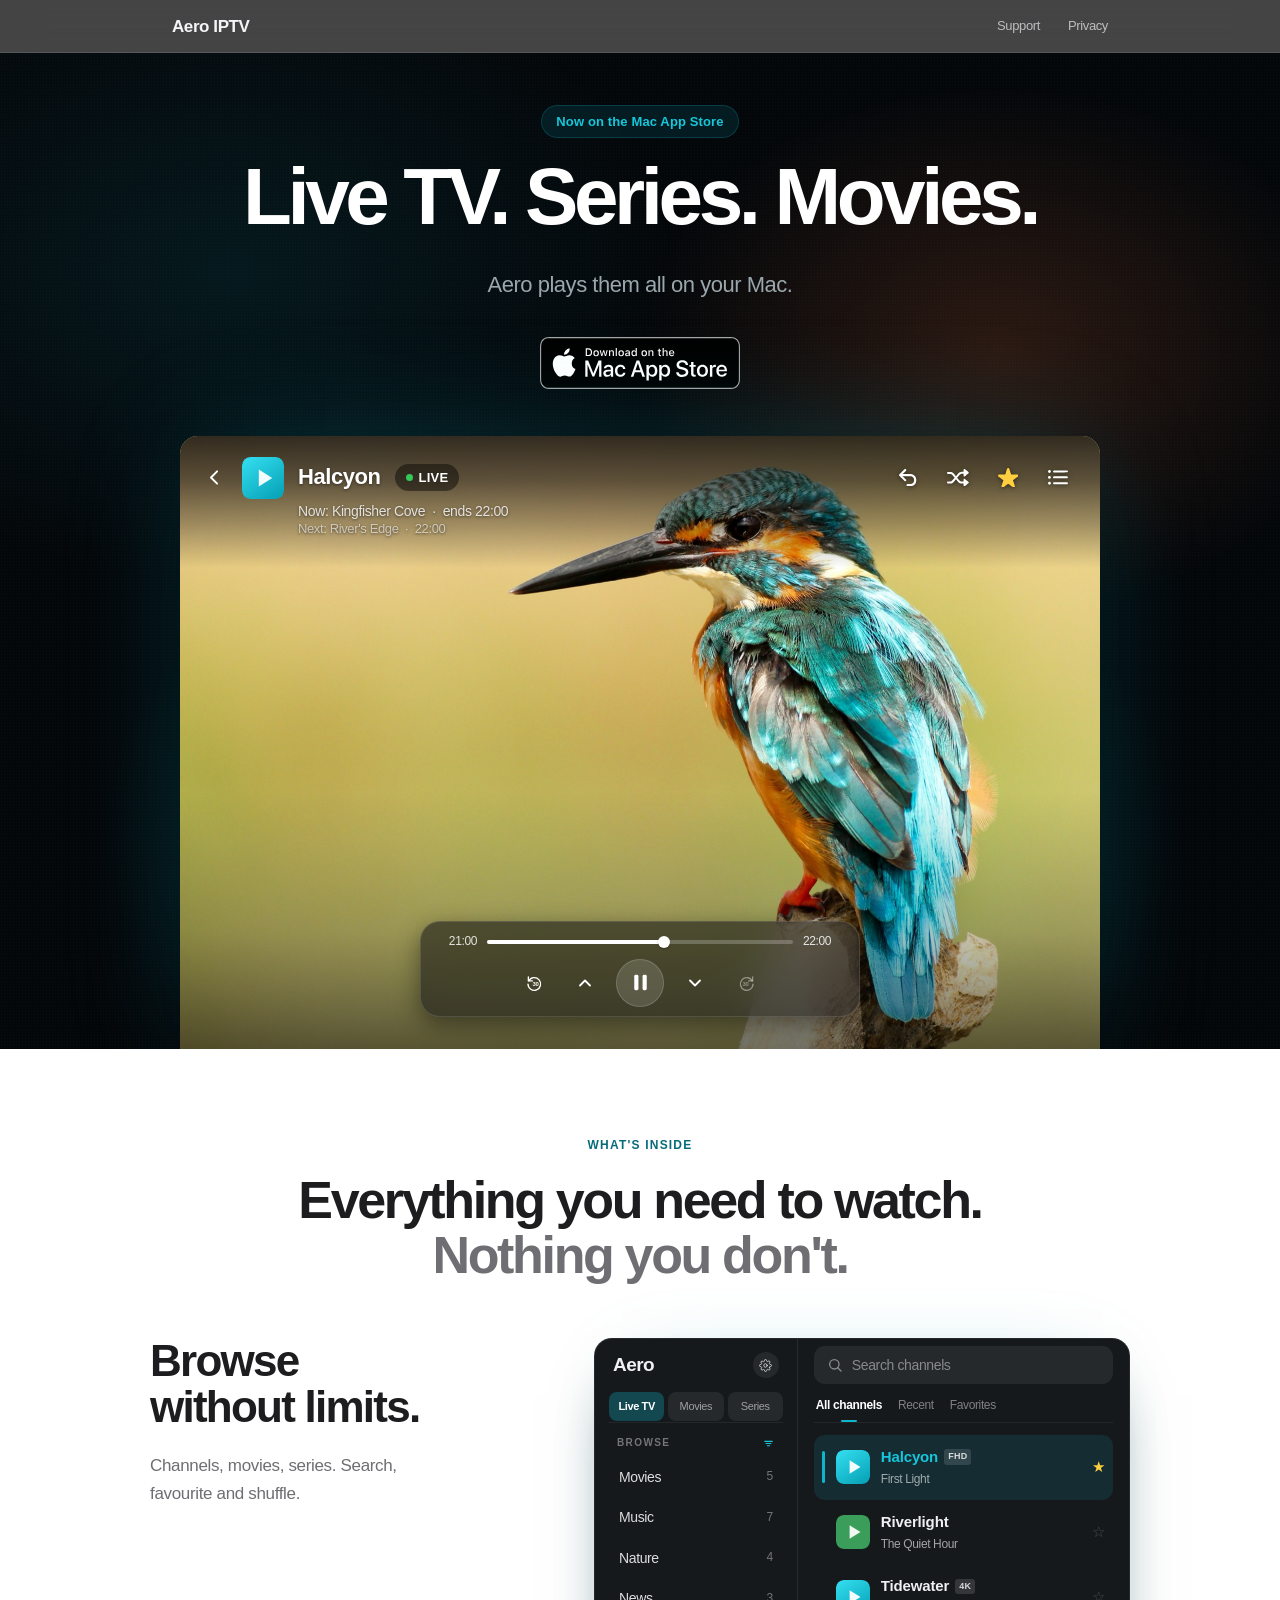
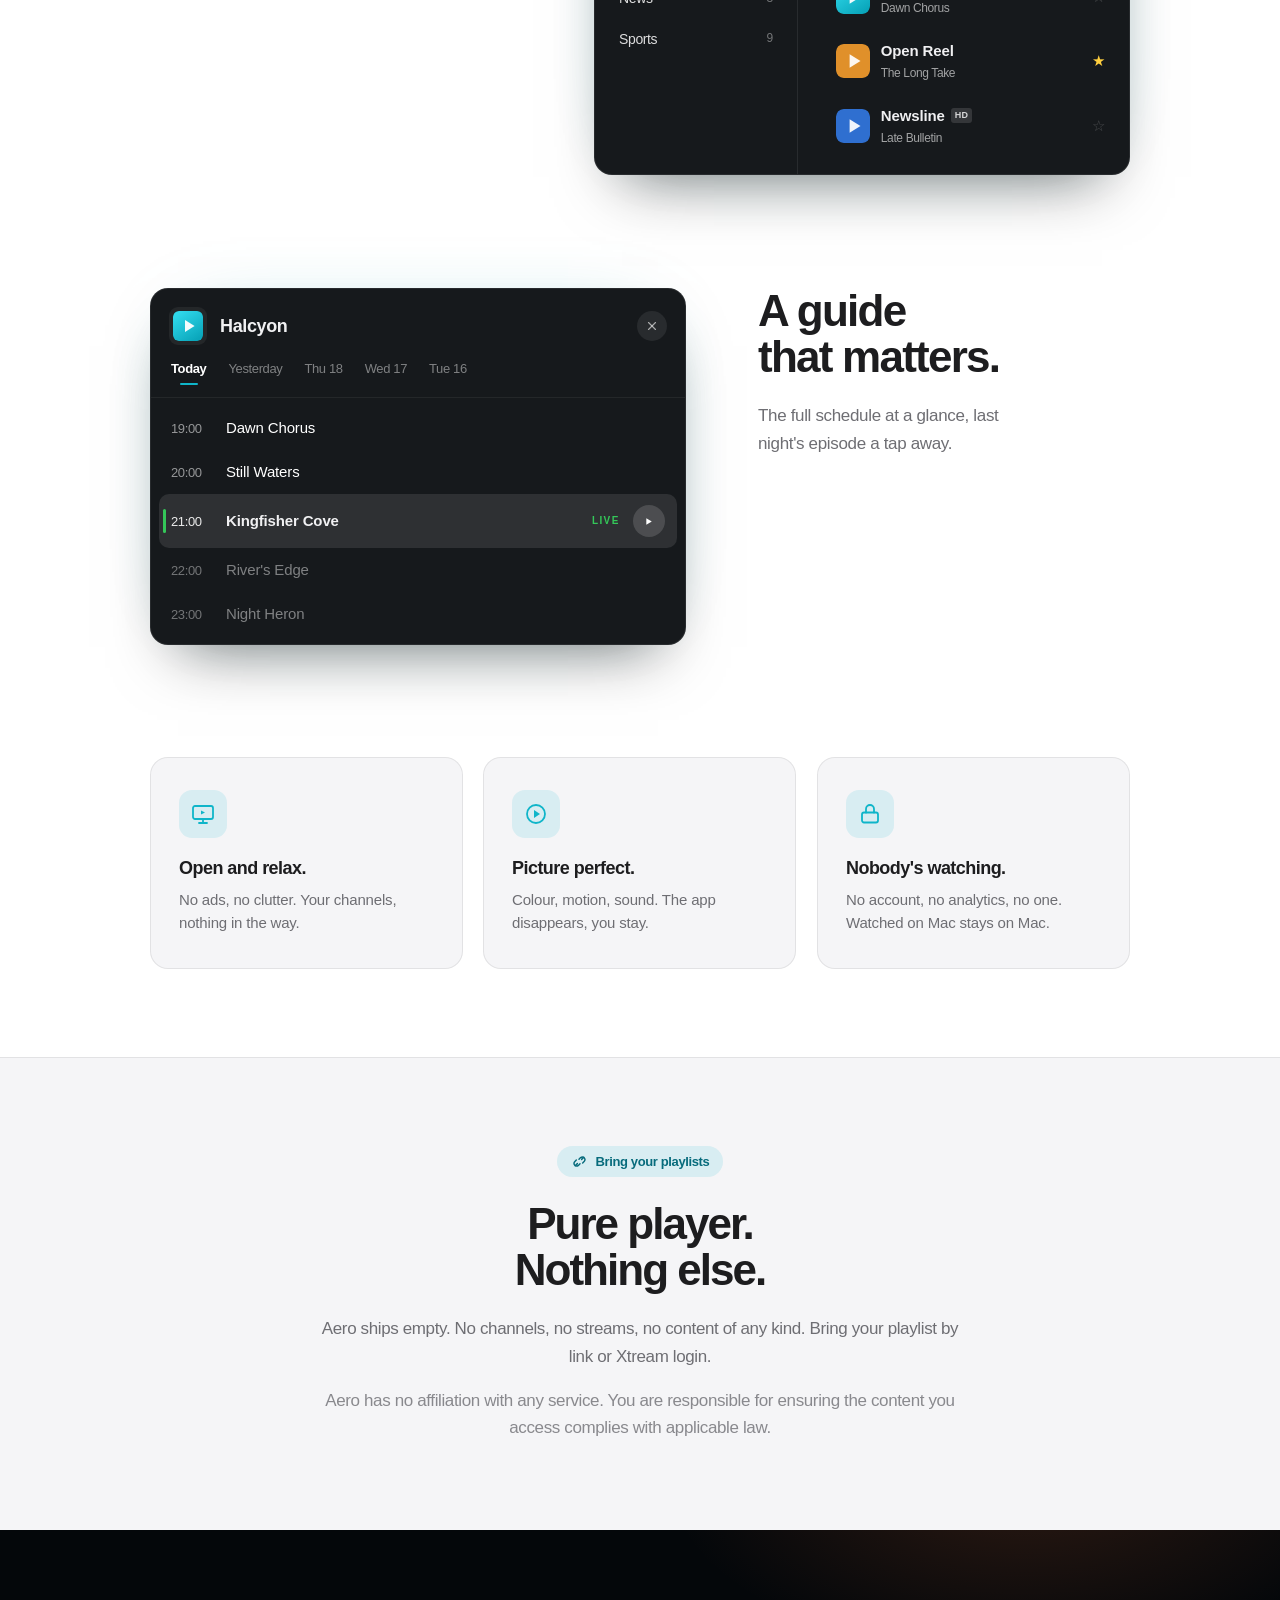
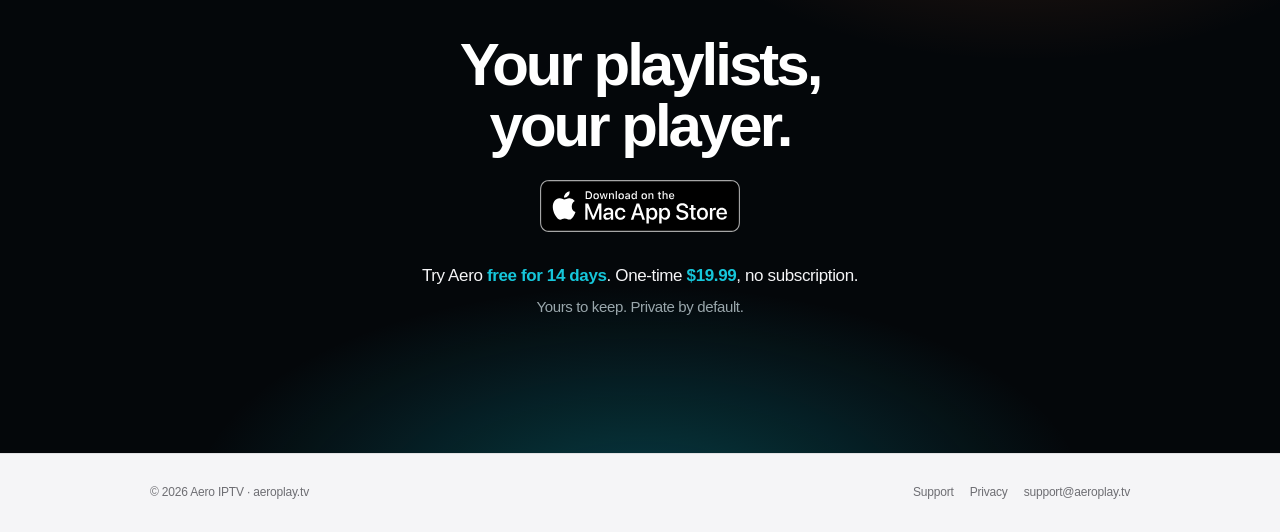
==== commit 1d1d8b56: "Support page for 1.2; home page says link, not file (D-120) Support: Xtream logins, Free and Pro, Mo" ====
--- a/site/index.html
+++ b/site/index.html
@@ -432,7 +432,7 @@
         <h2>Pure player.<br>Nothing else.</h2>
         <p>
           Aero ships empty. No channels, no streams, no content of any kind.
-          Bring your playlist by URL, file, or Xtream login.
+          Bring your playlist by link or Xtream login.
         </p>
         <p class="byop-fine">
           Aero has no affiliation with any service. You are responsible for ensuring the
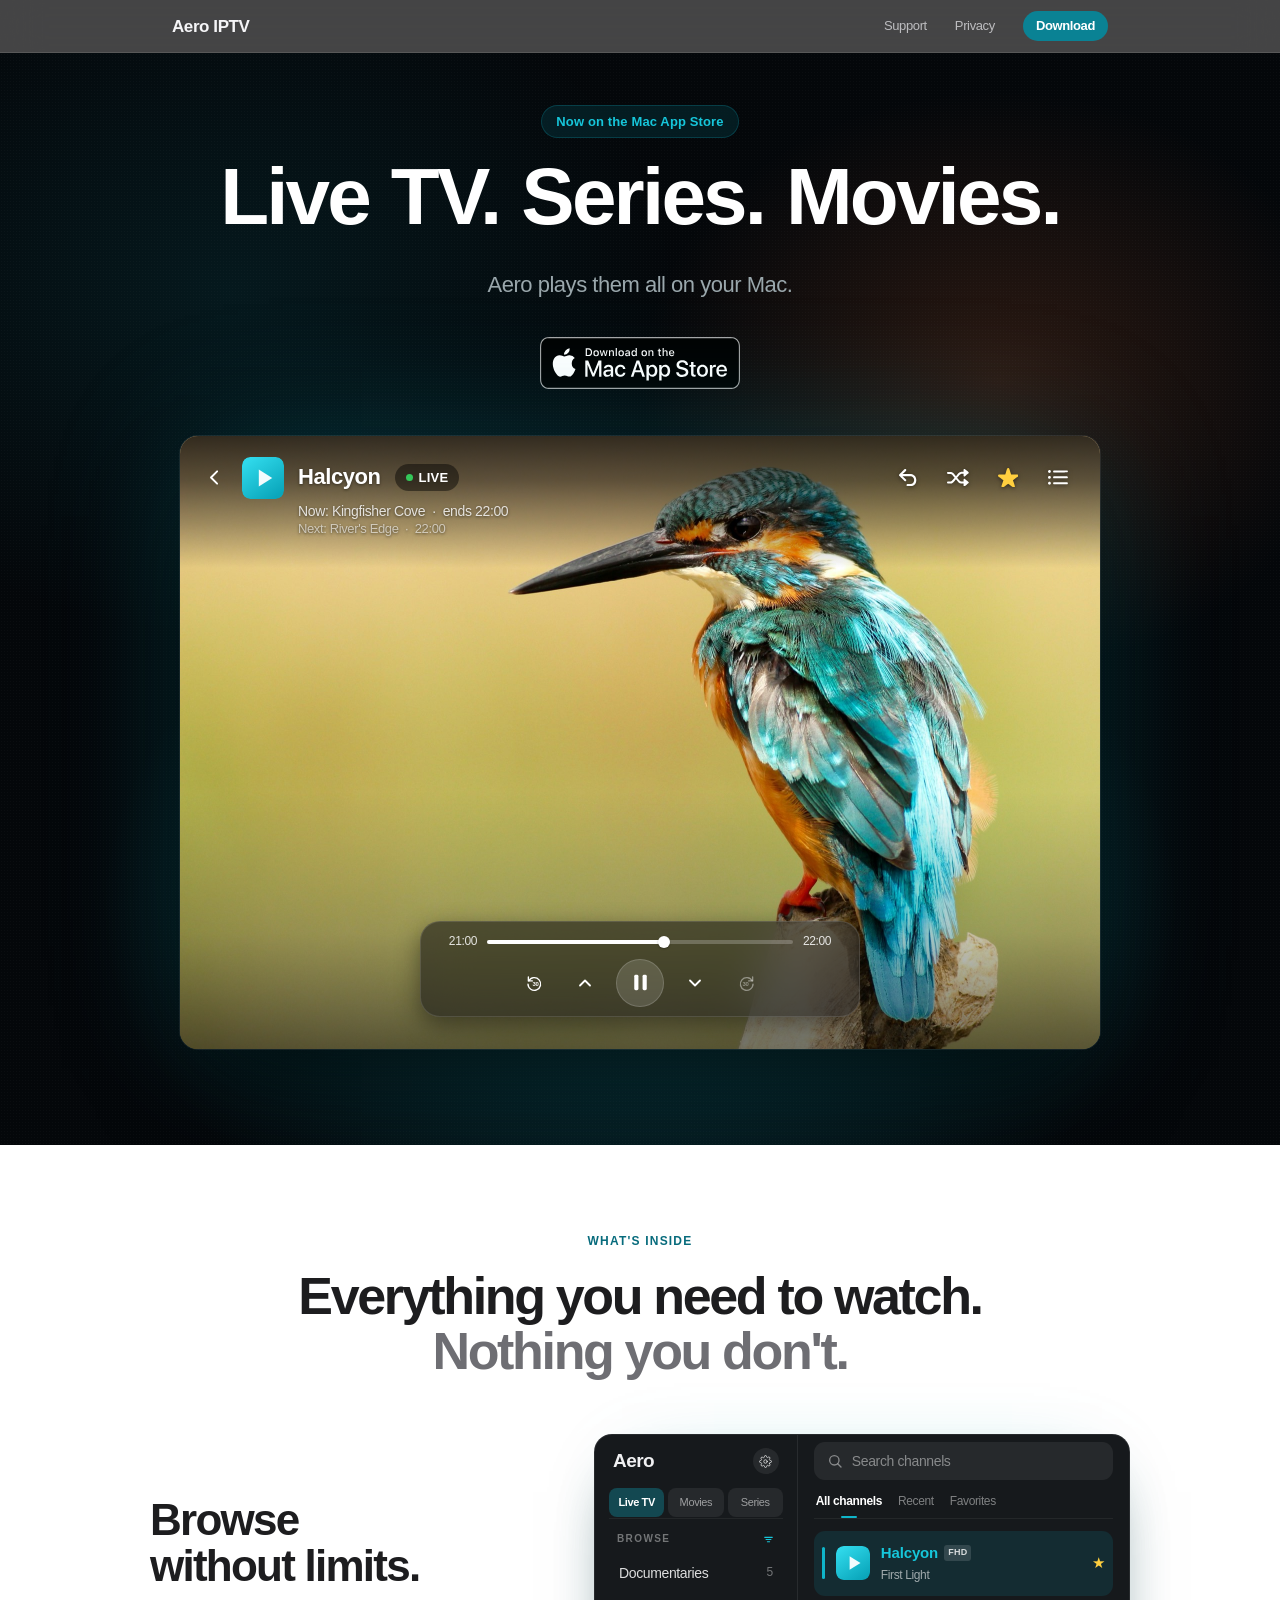
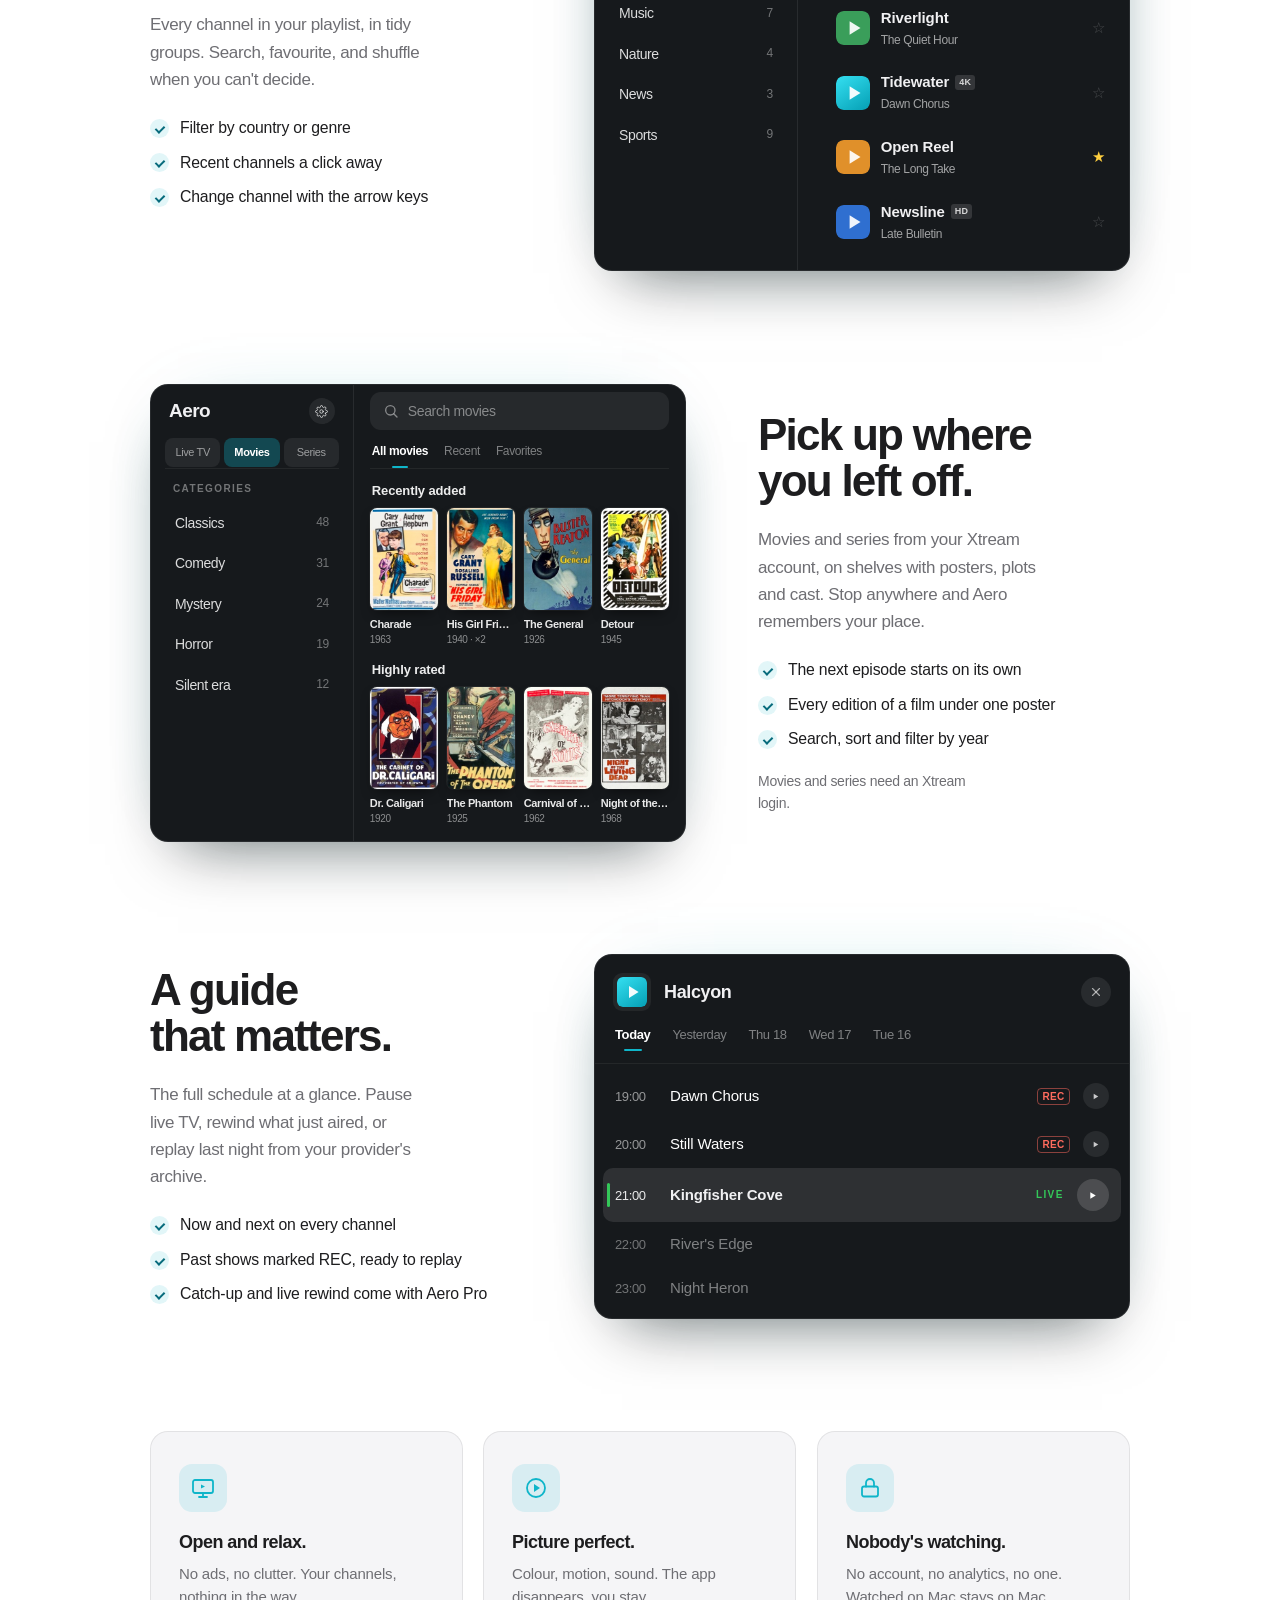
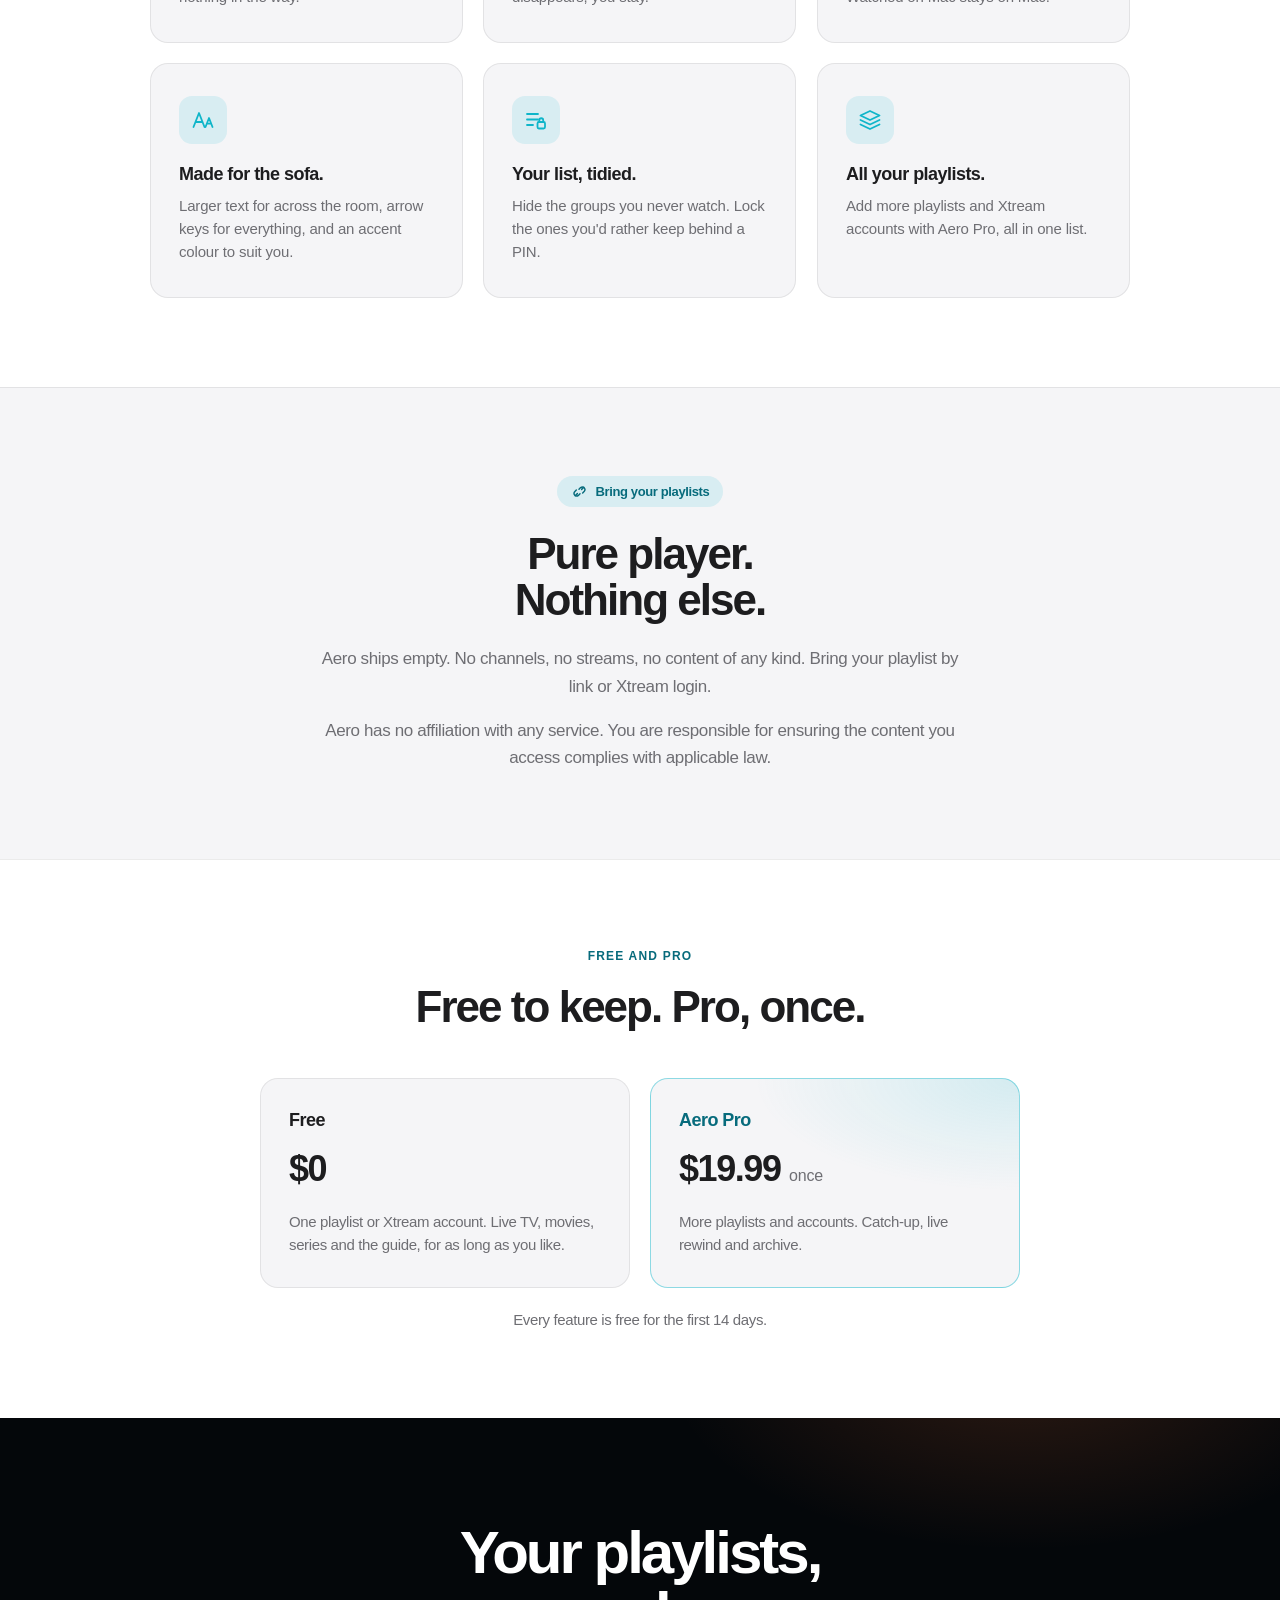
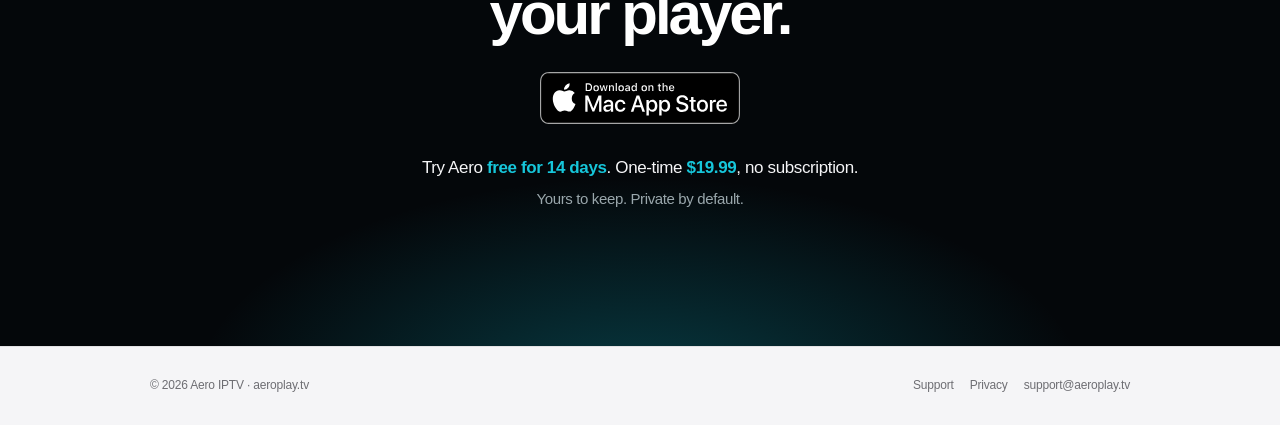
==== commit 45c27956: "Site refresh for 1.2: Movies & Series, Free and Pro, six cards, design fixes (D-121) Fable 5.2 revie" ====
--- a/site/index.html
+++ b/site/index.html
@@ -79,13 +79,15 @@
         "isAccessibleForFree": true,
         "featureList": [
           "Play the M3U and M3U8 playlists you already own",
-          "Add a playlist by URL, local file, or Xtream login",
+          "Add a playlist by link or Xtream login",
           "Live TV, movies, and series from the same playlist",
-          "Browse movies and series by category, with favourites and resume",
+          "Browse movies and series on poster shelves by category, with favourites and resume",
           "Episodes advance automatically; shuffle any list",
           "XMLTV program guide (EPG) with now & next",
           "Pause live TV, rewind into what just aired, and play from the archive where your provider keeps one",
           "Native Mac playback: accurate 4K, smooth motion, fast channel changes",
+          "Hide channel groups, or lock them behind a PIN",
+          "Larger text and arrow-key control for the big screen",
           "No ads, no account, no tracking. Private by default."
         ],
         "offers": [
@@ -125,6 +127,7 @@
       <div class="nav-links">
         <a href="/support">Support</a>
         <a href="/privacy">Privacy</a>
+        <a class="nav-cta" href="https://apps.apple.com/app/id6788383081">Download</a>
       </div>
     </nav>
   </header>
@@ -174,16 +177,16 @@
                        from high-res renders. Sized by a common scale so the relative sizes
                        match the app exactly. -->
                   <span class="ctrl-glyph" aria-hidden="true">
-                    <svg viewBox="0.038 0.025 1282.698 1282.734" width="17.3" height="17.3" style="width:17.3px;height:17.3px" aria-hidden="true"><g transform="translate(-809.314331,2041.875248) scale(0.100000,-0.100000)" fill="currentColor" stroke="none"> <path d="M12524 20405 c-33 -7 -95 -28 -138 -45 -144 -60 -214 -116 -486 -385 -140 -138 -1002 -989 -1915 -1891 -913 -901 -1677 -1658 -1697 -1682 -253 -292 -260 -764 -16 -1075 62 -79 3821 -3788 3905 -3854 81 -63 164 -107 273 -145 92 -31 100 -33 250 -32 173 0 232 11 357 69 135 62 231 145 310 268 85 130 125 278 125 457 -1 180 -53 342 -155 475 -25 33 -409 414 -854 847 l-808 786 -535 444 -534 443 44 3 c25 2 335 -12 690 -30 l645 -32 2255 -6 c2472 -6 2314 -2 2665 -66 1216 -219 2043 -952 2303 -2039 107 -446 113 -989 16 -1450 -112 -529 -349 -971 -718 -1341 -484 -483 -1093 -752 -1931 -851 -118 -14 -303 -17 -1165 -23 -1020 -6 -1025 -6 -1105 -28 -336 -94 -573 -375 -603 -715 -40 -453 241 -827 678 -903 81 -13 219 -15 1153 -11 1145 4 1180 6 1577 63 1306 186 2345 776 3011 1706 454 634 721 1421 789 2323 14 181 14 661 0 840 -66 866 -314 1618 -744 2255 -569 844 -1423 1427 -2508 1714 -253 67 -533 117 -883 158 -177 21 -212 22 -2475 25 l-2295 3 -705 -34 c-388 -18 -706 -33 -707 -32 -1 1 246 208 550 460 l552 458 720 702 c396 385 761 741 811 791 190 188 266 359 265 600 0 403 -234 701 -613 780 -85 18 -271 18 -354 0z"/> </g></svg>
+                    <svg viewBox="0.038 0.025 1282.698 1282.734" width="17.3" height="17.3" class="g-replay" aria-hidden="true"><g transform="translate(-809.314331,2041.875248) scale(0.100000,-0.100000)" fill="currentColor" stroke="none"> <path d="M12524 20405 c-33 -7 -95 -28 -138 -45 -144 -60 -214 -116 -486 -385 -140 -138 -1002 -989 -1915 -1891 -913 -901 -1677 -1658 -1697 -1682 -253 -292 -260 -764 -16 -1075 62 -79 3821 -3788 3905 -3854 81 -63 164 -107 273 -145 92 -31 100 -33 250 -32 173 0 232 11 357 69 135 62 231 145 310 268 85 130 125 278 125 457 -1 180 -53 342 -155 475 -25 33 -409 414 -854 847 l-808 786 -535 444 -534 443 44 3 c25 2 335 -12 690 -30 l645 -32 2255 -6 c2472 -6 2314 -2 2665 -66 1216 -219 2043 -952 2303 -2039 107 -446 113 -989 16 -1450 -112 -529 -349 -971 -718 -1341 -484 -483 -1093 -752 -1931 -851 -118 -14 -303 -17 -1165 -23 -1020 -6 -1025 -6 -1105 -28 -336 -94 -573 -375 -603 -715 -40 -453 241 -827 678 -903 81 -13 219 -15 1153 -11 1145 4 1180 6 1577 63 1306 186 2345 776 3011 1706 454 634 721 1421 789 2323 14 181 14 661 0 840 -66 866 -314 1618 -744 2255 -569 844 -1423 1427 -2508 1714 -253 67 -533 117 -883 158 -177 21 -212 22 -2475 25 l-2295 3 -705 -34 c-388 -18 -706 -33 -707 -32 -1 1 246 208 550 460 l552 458 720 702 c396 385 761 741 811 791 190 188 266 359 265 600 0 403 -234 701 -613 780 -85 18 -271 18 -354 0z"/> </g></svg>
                   </span>
                   <span class="ctrl-glyph" aria-hidden="true">
-                    <svg viewBox="-0.032 -0.003 1617.85 1292.445" width="21.8" height="17.4" style="width:21.8px;height:17.4px" aria-hidden="true"><g transform="translate(-809.181765,2051.694039) scale(0.100000,-0.100000)" fill="currentColor" stroke="none"> <path d="M20800 20505 c-194 -44 -328 -173 -387 -372 -16 -52 -18 -138 -21 -895 l-3 -838 -752 0 c-743 0 -928 -6 -1162 -36 -658 -84 -1173 -314 -1670 -745 -118 -103 -370 -356 -482 -484 -43 -49 -424 -508 -847 -1018 -423 -510 -773 -926 -777 -925 -4 2 -378 449 -831 993 -453 545 -872 1042 -929 1105 -549 599 -1076 906 -1754 1019 -271 45 -289 46 -1405 46 -1204 0 -1109 6 -1290 -82 -80 -40 -109 -61 -185 -137 -139 -139 -200 -277 -212 -476 -13 -222 69 -429 229 -575 86 -78 171 -128 288 -168 l95 -32 950 -6 c813 -5 967 -9 1065 -23 546 -80 948 -318 1394 -826 51 -58 443 -527 870 -1043 l778 -938 -19 -22 c-11 -12 -379 -456 -819 -987 -816 -985 -981 -1172 -1183 -1341 -302 -253 -598 -388 -986 -451 -124 -20 -177 -22 -1080 -28 -936 -6 -951 -6 -1028 -28 -212 -59 -391 -203 -481 -386 -46 -94 -66 -171 -73 -286 -25 -409 265 -734 695 -781 136 -15 1953 -6 2102 10 423 45 732 125 1027 266 332 158 588 350 908 676 168 171 224 237 1459 1724 224 270 411 491 414 493 4 1 232 -269 507 -600 1228 -1481 1279 -1541 1512 -1751 601 -541 1169 -783 1982 -847 78 -6 464 -10 913 -10 l777 0 3 -833 c3 -749 5 -838 21 -890 55 -188 172 -306 357 -361 84 -26 240 -31 330 -12 167 35 115 -5 1600 1236 751 627 1390 1167 1421 1200 100 106 149 227 149 366 0 141 -56 270 -161 371 -24 23 -658 555 -1409 1183 -1485 1241 -1433 1201 -1600 1236 -107 23 -251 14 -354 -20 -174 -59 -277 -168 -332 -352 -16 -54 -18 -127 -21 -847 l-4 -788 -807 4 c-886 4 -894 4 -1141 68 -229 59 -434 159 -638 312 -121 92 -334 294 -457 436 -255 293 -1696 2037 -1692 2048 6 15 1556 1880 1682 2023 114 129 304 316 404 397 245 197 514 325 800 382 215 42 243 44 1057 48 l792 4 3 -778 c3 -704 5 -784 21 -838 27 -91 63 -159 118 -219 64 -70 130 -112 227 -144 65 -21 96 -25 202 -25 112 -1 134 2 210 28 47 16 112 47 145 70 52 35 2706 2247 2794 2329 99 92 161 232 161 366 0 157 -45 264 -160 382 -92 94 -2728 2300 -2804 2347 -99 60 -186 83 -321 87 -81 3 -141 -1 -185 -11z"/> </g></svg>
+                    <svg viewBox="-0.032 -0.003 1617.85 1292.445" width="21.8" height="17.4" class="g-shuffle" aria-hidden="true"><g transform="translate(-809.181765,2051.694039) scale(0.100000,-0.100000)" fill="currentColor" stroke="none"> <path d="M20800 20505 c-194 -44 -328 -173 -387 -372 -16 -52 -18 -138 -21 -895 l-3 -838 -752 0 c-743 0 -928 -6 -1162 -36 -658 -84 -1173 -314 -1670 -745 -118 -103 -370 -356 -482 -484 -43 -49 -424 -508 -847 -1018 -423 -510 -773 -926 -777 -925 -4 2 -378 449 -831 993 -453 545 -872 1042 -929 1105 -549 599 -1076 906 -1754 1019 -271 45 -289 46 -1405 46 -1204 0 -1109 6 -1290 -82 -80 -40 -109 -61 -185 -137 -139 -139 -200 -277 -212 -476 -13 -222 69 -429 229 -575 86 -78 171 -128 288 -168 l95 -32 950 -6 c813 -5 967 -9 1065 -23 546 -80 948 -318 1394 -826 51 -58 443 -527 870 -1043 l778 -938 -19 -22 c-11 -12 -379 -456 -819 -987 -816 -985 -981 -1172 -1183 -1341 -302 -253 -598 -388 -986 -451 -124 -20 -177 -22 -1080 -28 -936 -6 -951 -6 -1028 -28 -212 -59 -391 -203 -481 -386 -46 -94 -66 -171 -73 -286 -25 -409 265 -734 695 -781 136 -15 1953 -6 2102 10 423 45 732 125 1027 266 332 158 588 350 908 676 168 171 224 237 1459 1724 224 270 411 491 414 493 4 1 232 -269 507 -600 1228 -1481 1279 -1541 1512 -1751 601 -541 1169 -783 1982 -847 78 -6 464 -10 913 -10 l777 0 3 -833 c3 -749 5 -838 21 -890 55 -188 172 -306 357 -361 84 -26 240 -31 330 -12 167 35 115 -5 1600 1236 751 627 1390 1167 1421 1200 100 106 149 227 149 366 0 141 -56 270 -161 371 -24 23 -658 555 -1409 1183 -1485 1241 -1433 1201 -1600 1236 -107 23 -251 14 -354 -20 -174 -59 -277 -168 -332 -352 -16 -54 -18 -127 -21 -847 l-4 -788 -807 4 c-886 4 -894 4 -1141 68 -229 59 -434 159 -638 312 -121 92 -334 294 -457 436 -255 293 -1696 2037 -1692 2048 6 15 1556 1880 1682 2023 114 129 304 316 404 397 245 197 514 325 800 382 215 42 243 44 1057 48 l792 4 3 -778 c3 -704 5 -784 21 -838 27 -91 63 -159 118 -219 64 -70 130 -112 227 -144 65 -21 96 -25 202 -25 112 -1 134 2 210 28 47 16 112 47 145 70 52 35 2706 2247 2794 2329 99 92 161 232 161 366 0 157 -45 264 -160 382 -92 94 -2728 2300 -2804 2347 -99 60 -186 83 -321 87 -81 3 -141 -1 -185 -11z"/> </g></svg>
                   </span>
                   <span class="ctrl-glyph ctrl-fav" aria-hidden="true">
-                    <svg viewBox="0.01 -0.013 1508.119 1442.485" width="20.4" height="19.5" style="width:20.4px;height:19.5px" aria-hidden="true"><g transform="translate(-776.059359,2212.602682) scale(0.100000,-0.100000)" fill="currentColor" stroke="none"> <path d="M15140 22116 c-272 -57 -476 -246 -643 -596 -61 -127 -101 -250 -818 -2487 l-564 -1762 -2230 -4 -2230 -3 -110 -22 c-410 -79 -647 -262 -755 -582 -32 -93 -39 -292 -15 -393 22 -93 80 -217 146 -313 64 -92 196 -229 299 -310 41 -32 855 -619 1809 -1304 953 -684 1735 -1250 1738 -1256 2 -7 -303 -927 -678 -2046 -375 -1118 -692 -2070 -705 -2116 -82 -297 -69 -594 35 -800 88 -174 266 -326 456 -389 72 -24 94 -27 225 -27 128 1 155 4 235 28 122 37 243 91 367 165 56 34 888 638 1847 1342 959 704 1750 1278 1756 1275 7 -2 790 -575 1741 -1272 951 -698 1767 -1292 1814 -1322 445 -281 829 -294 1130 -37 122 103 207 240 252 401 18 66 22 106 22 249 1 278 101 -44 -1062 3420 l-379 1131 1685 1209 c927 666 1740 1250 1806 1299 212 156 388 355 462 522 124 281 70 617 -137 838 -144 154 -322 240 -609 293 -88 16 -252 18 -2320 20 l-2226 3 -633 1978 c-349 1087 -654 2033 -678 2102 -149 417 -381 679 -668 756 -82 22 -282 27 -365 10z"/> </g></svg>
+                    <svg viewBox="0.01 -0.013 1508.119 1442.485" width="20.4" height="19.5" class="g-star" aria-hidden="true"><g transform="translate(-776.059359,2212.602682) scale(0.100000,-0.100000)" fill="currentColor" stroke="none"> <path d="M15140 22116 c-272 -57 -476 -246 -643 -596 -61 -127 -101 -250 -818 -2487 l-564 -1762 -2230 -4 -2230 -3 -110 -22 c-410 -79 -647 -262 -755 -582 -32 -93 -39 -292 -15 -393 22 -93 80 -217 146 -313 64 -92 196 -229 299 -310 41 -32 855 -619 1809 -1304 953 -684 1735 -1250 1738 -1256 2 -7 -303 -927 -678 -2046 -375 -1118 -692 -2070 -705 -2116 -82 -297 -69 -594 35 -800 88 -174 266 -326 456 -389 72 -24 94 -27 225 -27 128 1 155 4 235 28 122 37 243 91 367 165 56 34 888 638 1847 1342 959 704 1750 1278 1756 1275 7 -2 790 -575 1741 -1272 951 -698 1767 -1292 1814 -1322 445 -281 829 -294 1130 -37 122 103 207 240 252 401 18 66 22 106 22 249 1 278 101 -44 -1062 3420 l-379 1131 1685 1209 c927 666 1740 1250 1806 1299 212 156 388 355 462 522 124 281 70 617 -137 838 -144 154 -322 240 -609 293 -88 16 -252 18 -2320 20 l-2226 3 -633 1978 c-349 1087 -654 2033 -678 2102 -149 417 -381 679 -668 756 -82 22 -282 27 -365 10z"/> </g></svg>
                   </span>
                   <span class="ctrl-glyph" aria-hidden="true">
-                    <svg viewBox="0.033 -0.029 1474.413 1086.73" width="19.9" height="14.7" style="width:19.9px;height:14.7px" aria-hidden="true"><g transform="translate(-819.180450,1852.843898) scale(0.100000,-0.100000)" fill="currentColor" stroke="none"> <path d="M9106 18519 c-221 -32 -438 -142 -600 -305 -427 -427 -417 -1111 22 -1526 422 -398 1072 -388 1482 22 176 175 286 408 309 651 47 496 -260 959 -739 1117 -141 47 -326 63 -474 41z"/> <path d="M12498 18185 c-197 -48 -378 -191 -473 -375 -65 -127 -89 -234 -82 -380 8 -199 75 -350 221 -496 90 -89 174 -142 294 -183 l77 -26 4865 -3 c5425 -3 4943 -9 5105 67 236 112 389 321 425 582 20 146 -8 299 -82 443 -32 62 -63 102 -132 172 -104 103 -203 161 -332 194 -76 20 -135 20 -4953 19 -4110 -1 -4885 -3 -4933 -14z"/> <path d="M9042 14139 c-395 -83 -714 -389 -819 -784 -23 -88 -26 -119 -26 -260 0 -142 3 -171 26 -260 102 -383 397 -676 780 -776 104 -27 306 -37 415 -19 520 83 903 528 905 1050 1 294 -108 554 -321 764 -254 250 -615 357 -960 285z"/> <path d="M12535 13825 c-85 -15 -192 -59 -267 -109 -71 -46 -183 -165 -227 -239 -120 -203 -134 -470 -35 -685 104 -228 289 -377 526 -426 70 -15 530 -16 4903 -16 5287 0 4891 -4 5039 56 303 123 500 462 456 783 -37 274 -209 496 -462 598 -137 56 173 52 -5038 52 -3867 -1 -4839 -3 -4895 -14z"/> <path d="M9152 9789 c-124 -12 -235 -44 -357 -103 -130 -64 -213 -125 -313 -230 -128 -135 -214 -292 -263 -481 -20 -77 -23 -113 -23 -250 1 -139 4 -173 27 -257 158 -596 776 -941 1352 -757 376 120 648 423 730 814 22 106 22 304 0 410 -113 541 -608 908 -1153 854z"/> <path d="M12516 9453 c-228 -48 -405 -191 -506 -408 -173 -369 -13 -815 355 -990 151 -71 -332 -65 5071 -65 5338 0 4918 -5 5058 59 211 96 368 285 423 509 23 97 21 265 -6 365 -72 271 -295 481 -569 533 -114 22 -9724 19 -9826 -3z"/> </g></svg>
+                    <svg viewBox="0.033 -0.029 1474.413 1086.73" width="19.9" height="14.7" class="g-list" aria-hidden="true"><g transform="translate(-819.180450,1852.843898) scale(0.100000,-0.100000)" fill="currentColor" stroke="none"> <path d="M9106 18519 c-221 -32 -438 -142 -600 -305 -427 -427 -417 -1111 22 -1526 422 -398 1072 -388 1482 22 176 175 286 408 309 651 47 496 -260 959 -739 1117 -141 47 -326 63 -474 41z"/> <path d="M12498 18185 c-197 -48 -378 -191 -473 -375 -65 -127 -89 -234 -82 -380 8 -199 75 -350 221 -496 90 -89 174 -142 294 -183 l77 -26 4865 -3 c5425 -3 4943 -9 5105 67 236 112 389 321 425 582 20 146 -8 299 -82 443 -32 62 -63 102 -132 172 -104 103 -203 161 -332 194 -76 20 -135 20 -4953 19 -4110 -1 -4885 -3 -4933 -14z"/> <path d="M9042 14139 c-395 -83 -714 -389 -819 -784 -23 -88 -26 -119 -26 -260 0 -142 3 -171 26 -260 102 -383 397 -676 780 -776 104 -27 306 -37 415 -19 520 83 903 528 905 1050 1 294 -108 554 -321 764 -254 250 -615 357 -960 285z"/> <path d="M12535 13825 c-85 -15 -192 -59 -267 -109 -71 -46 -183 -165 -227 -239 -120 -203 -134 -470 -35 -685 104 -228 289 -377 526 -426 70 -15 530 -16 4903 -16 5287 0 4891 -4 5039 56 303 123 500 462 456 783 -37 274 -209 496 -462 598 -137 56 173 52 -5038 52 -3867 -1 -4839 -3 -4895 -14z"/> <path d="M9152 9789 c-124 -12 -235 -44 -357 -103 -130 -64 -213 -125 -313 -230 -128 -135 -214 -292 -263 -481 -20 -77 -23 -113 -23 -250 1 -139 4 -173 27 -257 158 -596 776 -941 1352 -757 376 120 648 423 730 814 22 106 22 304 0 410 -113 541 -608 908 -1153 854z"/> <path d="M12516 9453 c-228 -48 -405 -191 -506 -408 -173 -369 -13 -815 355 -990 151 -71 -332 -65 5071 -65 5338 0 4918 -5 5058 59 211 96 368 285 423 509 23 97 21 265 -6 365 -72 271 -295 481 -569 533 -114 22 -9724 19 -9826 -3z"/> </g></svg>
                   </span>
 
                 </div>
@@ -240,7 +243,12 @@
       <div class="showcase-inner">
         <div class="showcase-copy reveal">
           <h3>Browse<br>without limits.</h3>
-          <p>Channels, movies, series. Search, favourite and shuffle.</p>
+          <p>Every channel in your playlist, in tidy groups. Search, favourite, and shuffle when you can't decide.</p>
+          <ul class="showcase-points">
+            <li>Filter by country or genre</li>
+            <li>Recent channels a click away</li>
+            <li>Change channel with the arrow keys</li>
+          </ul>
         </div>
         <div class="showcase-visual reveal reveal-delay">
           <!-- Mirrors ChannelBrowserView: rail header (wordmark + gear), the
@@ -292,7 +300,7 @@
                 <span class="rail-sec-label">Browse</span>
                 <svg class="rail-funnel" viewBox="0 0 24 24" fill="none" stroke="currentColor" stroke-width="2" stroke-linecap="round"><line x1="5" y1="8" x2="19" y2="8"/><line x1="7.5" y1="12" x2="16.5" y2="12"/><line x1="10" y1="16" x2="14" y2="16"/></svg>
               </div>
-              <div class="rail-btn"><span>Movies</span><span class="rail-count">5</span></div>
+              <div class="rail-btn"><span>Documentaries</span><span class="rail-count">5</span></div>
               <div class="rail-btn"><span>Music</span><span class="rail-count">7</span></div>
               <div class="rail-btn"><span>Nature</span><span class="rail-count">4</span></div>
               <div class="rail-btn"><span>News</span><span class="rail-count">3</span></div>
@@ -350,12 +358,98 @@
       </div>
     </section>
 
-    <!-- ── Showcase: Programme ── -->
+    <!-- ── Showcase: Movies & Series ── -->
     <section class="showcase">
       <div class="showcase-inner showcase-reverse">
         <div class="showcase-copy reveal">
+          <h3>Pick up where<br>you left off.</h3>
+          <p>Movies and series from your Xtream account, on shelves with posters, plots and cast. Stop anywhere and Aero remembers your place.</p>
+          <ul class="showcase-points">
+            <li>The next episode starts on its own</li>
+            <li>Every edition of a film under one poster</li>
+            <li>Search, sort and filter by year</li>
+          </ul>
+          <p class="showcase-fine">Movies and series need an Xtream login.</p>
+        </div>
+        <div class="showcase-visual reveal reveal-delay">
+          <!-- Mirrors VODBrowserView: Movies mode, "Search movies", the
+               All movies / Recent / Favorites strip, the CATEGORIES rail and the
+               "Recently added" / "Highly rated" poster shelves; "x2" is the
+               editions fold. Posters are public-domain classics (assets/posters/
+               CREDITS.txt). Same shared-band grid as the channel panel. -->
+          <div class="mini-panel browse-panel library-panel" aria-hidden="true">
+            <div class="bp-cell bp-rail bp-band-head">
+              <div class="rail-head">
+                <span class="rail-title">Aero</span>
+                <span class="rail-gear">
+                  <svg viewBox="0 0 24 24" fill="none" stroke="currentColor" stroke-width="1.8" stroke-linecap="round" stroke-linejoin="round"><circle cx="12" cy="12" r="3.2"/><path d="M19.4 15a1.6 1.6 0 0 0 .32 1.77l.06.06a2 2 0 1 1-2.83 2.83l-.06-.06a1.6 1.6 0 0 0-1.77-.32 1.6 1.6 0 0 0-1 1.46V21a2 2 0 1 1-4 0v-.11a1.6 1.6 0 0 0-1.05-1.46 1.6 1.6 0 0 0-1.77.32l-.06.06a2 2 0 1 1-2.83-2.83l.06-.06a1.6 1.6 0 0 0 .32-1.77 1.6 1.6 0 0 0-1.46-1H3a2 2 0 1 1 0-4h.11a1.6 1.6 0 0 0 1.46-1.05 1.6 1.6 0 0 0-.32-1.77l-.06-.06a2 2 0 1 1 2.83-2.83l.06.06a1.6 1.6 0 0 0 1.77.32H9a1.6 1.6 0 0 0 1-1.46V3a2 2 0 1 1 4 0v.11a1.6 1.6 0 0 0 1 1.46 1.6 1.6 0 0 0 1.77-.32l.06-.06a2 2 0 1 1 2.83 2.83l-.06.06a1.6 1.6 0 0 0-.32 1.77V9a1.6 1.6 0 0 0 1.46 1H21a2 2 0 1 1 0 4h-.11a1.6 1.6 0 0 0-1.46 1z"/></svg>
+                </span>
+              </div>
+            </div>
+            <div class="bp-cell bp-list bp-band-head">
+              <div class="browse-search">
+                <svg viewBox="0 0 24 24" fill="none" stroke="currentColor" stroke-width="2" stroke-linecap="round"><circle cx="11" cy="11" r="7"/><line x1="16.5" y1="16.5" x2="21" y2="21"/></svg>
+                <span>Search movies</span>
+              </div>
+            </div>
+            <div class="bp-cell bp-rail bp-band-tabs">
+              <div class="rail-modes">
+                <span class="rail-mode">Live TV</span>
+                <span class="rail-mode on">Movies</span>
+                <span class="rail-mode">Series</span>
+              </div>
+            </div>
+            <div class="bp-cell bp-list bp-band-tabs">
+              <div class="browse-tabs">
+                <span class="browse-tab on">All movies</span>
+                <span class="browse-tab">Recent</span>
+                <span class="browse-tab">Favorites</span>
+              </div>
+            </div>
+            <div class="bp-cell bp-rail bp-body">
+              <div class="rail-sec"><span class="rail-sec-label">Categories</span></div>
+              <div class="rail-btn"><span>Classics</span><span class="rail-count">48</span></div>
+              <div class="rail-btn"><span>Comedy</span><span class="rail-count">31</span></div>
+              <div class="rail-btn"><span>Mystery</span><span class="rail-count">24</span></div>
+              <div class="rail-btn"><span>Horror</span><span class="rail-count">19</span></div>
+              <div class="rail-btn"><span>Silent era</span><span class="rail-count">12</span></div>
+            </div>
+            <div class="bp-cell bp-list bp-body">
+              <div class="shelf">
+                <div class="shelf-title">Recently added</div>
+                <div class="shelf-row">
+                  <figure class="poster"><img src="assets/posters/charade.jpg" alt="" width="200" height="300" loading="lazy"><figcaption><b>Charade</b><span>1963</span></figcaption></figure>
+                  <figure class="poster"><img src="assets/posters/girl-friday.jpg" alt="" width="200" height="300" loading="lazy"><figcaption><b>His Girl Friday</b><span>1940 · ×2</span></figcaption></figure>
+                  <figure class="poster"><img src="assets/posters/the-general.jpg" alt="" width="200" height="300" loading="lazy"><figcaption><b>The General</b><span>1926</span></figcaption></figure>
+                  <figure class="poster"><img src="assets/posters/detour.jpg" alt="" width="200" height="300" loading="lazy"><figcaption><b>Detour</b><span>1945</span></figcaption></figure>
+                </div>
+              </div>
+              <div class="shelf">
+                <div class="shelf-title">Highly rated</div>
+                <div class="shelf-row">
+                  <figure class="poster"><img src="assets/posters/caligari.jpg" alt="" width="200" height="300" loading="lazy"><figcaption><b>Dr. Caligari</b><span>1920</span></figcaption></figure>
+                  <figure class="poster"><img src="assets/posters/phantom.jpg" alt="" width="200" height="300" loading="lazy"><figcaption><b>The Phantom</b><span>1925</span></figcaption></figure>
+                  <figure class="poster"><img src="assets/posters/carnival.jpg" alt="" width="200" height="300" loading="lazy"><figcaption><b>Carnival of Souls</b><span>1962</span></figcaption></figure>
+                  <figure class="poster"><img src="assets/posters/living-dead.jpg" alt="" width="200" height="300" loading="lazy"><figcaption><b>Night of the Living Dead</b><span>1968</span></figcaption></figure>
+                </div>
+              </div>
+            </div>
+          </div>
+        </div>
+      </div>
+    </section>
+
+    <!-- ── Showcase: Programme ── -->
+    <section class="showcase">
+      <div class="showcase-inner">
+        <div class="showcase-copy reveal">
           <h3>A guide<br>that matters.</h3>
-          <p>The full schedule at a glance, last night's episode a tap away.</p>
+          <p>The full schedule at a glance. Pause live TV, rewind what just aired, or replay last night from your provider's archive.</p>
+          <ul class="showcase-points">
+            <li>Now and next on every channel</li>
+            <li>Past shows marked REC, ready to replay</li>
+            <li>Catch-up and live rewind come with Aero Pro</li>
+          </ul>
         </div>
         <div class="showcase-visual reveal reveal-delay">
           <div class="mini-panel guide-panel" aria-hidden="true">
@@ -374,8 +468,8 @@
               <span class="guide-day">Tue 16</span>
             </div>
             <div class="guide-rows">
-              <div class="guide-row past"><span class="gr-time">19:00</span><span class="gr-title">Dawn Chorus</span></div>
-              <div class="guide-row past"><span class="gr-time">20:00</span><span class="gr-title">Still Waters</span></div>
+              <div class="guide-row past"><span class="gr-time">19:00</span><span class="gr-body"><span class="gr-title">Dawn Chorus</span><span class="gr-rec">REC</span></span><span class="gr-replay" aria-hidden="true"><svg viewBox="0 0 24 24" fill="currentColor"><polygon points="8,6 8,18 18,12"/></svg></span></div>
+              <div class="guide-row past"><span class="gr-time">20:00</span><span class="gr-body"><span class="gr-title">Still Waters</span><span class="gr-rec">REC</span></span><span class="gr-replay" aria-hidden="true"><svg viewBox="0 0 24 24" fill="currentColor"><polygon points="8,6 8,18 18,12"/></svg></span></div>
               <div class="guide-row live">
                 <span class="gr-time">21:00</span>
                 <span class="gr-body"><span class="gr-title">Kingfisher Cove</span><span class="gr-live">LIVE</span></span>
@@ -416,6 +510,30 @@
             </span>
             <h3>Nobody's watching.</h3>
             <p>No account, no analytics, no one. Watched on Mac stays on Mac.</p>
+          </article>
+
+          <article class="feature-card reveal">
+            <span class="icon-tile">
+              <svg viewBox="0 0 24 24" fill="none" stroke="currentColor" stroke-width="1.8" stroke-linecap="round" stroke-linejoin="round" aria-hidden="true"><path d="M2.5 19 8 5l5.5 14M4.6 14h6.8"/><path d="M14.5 19l3.5-9 3.5 9M15.8 15.6h4.4"/></svg>
+            </span>
+            <h3>Made for the sofa.</h3>
+            <p>Larger text for across the room, arrow keys for everything, and an accent colour to suit you.</p>
+          </article>
+
+          <article class="feature-card reveal reveal-delay">
+            <span class="icon-tile">
+              <svg viewBox="0 0 24 24" fill="none" stroke="currentColor" stroke-width="1.8" stroke-linecap="round" stroke-linejoin="round" aria-hidden="true"><path d="M3 6h11M3 11.5h11M3 17h6"/><rect x="13.5" y="14" width="7.5" height="6.5" rx="1.4"/><path d="M15.3 14v-1.8a1.95 1.95 0 0 1 3.9 0V14"/></svg>
+            </span>
+            <h3>Your list, tidied.</h3>
+            <p>Hide the groups you never watch. Lock the ones you'd rather keep behind a PIN.</p>
+          </article>
+
+          <article class="feature-card reveal reveal-delay-2">
+            <span class="icon-tile">
+              <svg viewBox="0 0 24 24" fill="none" stroke="currentColor" stroke-width="1.8" stroke-linecap="round" stroke-linejoin="round" aria-hidden="true"><path d="M12 3 2.5 7.5 12 12l9.5-4.5L12 3z"/><path d="m2.5 12 9.5 4.5 9.5-4.5"/><path d="m2.5 16.5 9.5 4.5 9.5-4.5"/></svg>
+            </span>
+            <h3>All your playlists.</h3>
+            <p>Add more playlists and Xtream accounts with Aero Pro, all in one list.</p>
           </article>
 
         </div>
@@ -441,6 +559,27 @@
       </div>
     </section>
 
+    <!-- ── Free and Pro ── -->
+    <section class="section-plans">
+      <div class="plans-inner reveal">
+        <p class="section-label">Free and Pro</p>
+        <h2>Free to keep. Pro, once.</h2>
+        <div class="plans">
+          <div class="plan">
+            <h3>Free</h3>
+            <p class="plan-price">$0</p>
+            <p>One playlist or Xtream account. Live TV, movies, series and the guide, for as long as you like.</p>
+          </div>
+          <div class="plan plan-pro">
+            <h3>Aero Pro</h3>
+            <p class="plan-price">$19.99 <span>once</span></p>
+            <p>More playlists and accounts. Catch-up, live rewind and archive.</p>
+          </div>
+        </div>
+        <p class="plans-fine">Every feature is free for the first 14 days.</p>
+      </div>
+    </section>
+
     <!-- ── Closing CTA ── -->
     <section class="section-cta">
       <div class="cta-inner reveal">
--- a/site/styles.css
+++ b/site/styles.css
@@ -246,7 +246,7 @@
   position: relative;
   background: var(--bg-hero);
   text-align: center;
-  padding: 52px 22px 0;
+  padding: 52px 22px clamp(56px, 8vw, 96px);
   overflow: hidden;
   isolation: isolate;
 }
@@ -298,7 +298,8 @@
 .hero h1 {
   font-size: clamp(2.75rem, 7.5vw, 5rem);
   font-weight: 700;
-  letter-spacing: -.055em;
+  letter-spacing: -.035em;
+  word-spacing: .03em;
   line-height: 1.02;
   color: #fff;
   margin-bottom: .38em;
@@ -396,6 +397,7 @@
   line-height: 1.06;
 }
 .intro-dim { color: var(--text-muted); }
+.intro-head { text-wrap: balance; }
 
 /* ---------- Showcase rows ---------- */
 .showcase {
@@ -410,7 +412,7 @@
      a whole app UI. An even split starved the panel and left the copy column
      half empty. */
   grid-template-columns: .82fr 1.18fr;
-  align-items: start;
+  align-items: center;
   gap: clamp(32px, 6vw, 72px);
 }
 .showcase-reverse .showcase-copy { order: 2; }
@@ -857,7 +859,7 @@
   margin-bottom: 1em;
 }
 .section-byop p:last-child { margin-bottom: 0; }
-.byop-fine { font-size: .9375rem; color: var(--text-muted); opacity: .8; }
+.byop-fine { font-size: .9375rem; color: var(--text-muted); }
 
 /* ---------- Closing CTA ---------- */
 .section-cta {
@@ -884,7 +886,7 @@
   letter-spacing: -.05em;
   line-height: 1.02;
   color: #fff;
-  margin-bottom: .4em;
+  margin-bottom: 28px;
 }
 .section-cta p {
   font-size: clamp(1.0625rem, 2vw, 1.25rem);
@@ -932,7 +934,7 @@
 /* ---------- Player frame (hero screenshot) ---------- */
 .player-frame {
   position: relative;
-  border-radius: 18px 18px 0 0;
+  border-radius: 18px;
   overflow: hidden;
   box-shadow: 0 0 0 1px rgba(255,255,255,.08);
 }
@@ -1168,14 +1170,14 @@
 
 /* ---------- Responsive ---------- */
 @media (max-width: 680px) {
-  .hero { padding: 56px 22px 0; }
+  .hero { padding: 56px 22px 48px; }
   .feature-card { border-right: none; border-bottom: 1px solid var(--border); }
   .feature-card:last-child { border-bottom: none; }
 }
 
 @media (max-width: 480px) {
   .site-nav { padding: 0 16px; }
-  .hero h1 { letter-spacing: -.04em; }
+  .hero h1 { letter-spacing: -.03em; }
 }
 
 /* Showcase rows stack on tablet/mobile — copy always above its visual */
@@ -1250,3 +1252,211 @@
    removed 2026-08-03 — the hero was reading busy and the offer terms moved to
    the closing CTA as .cta-offer. Rules deleted rather than left orphaned; git
    has them if the hero placement comes back. */
+
+
+/* ============================================================
+   1.2 refresh (2026-11-14, D-121)
+   ============================================================ */
+
+/* Nav: a quiet way to the App Store once the page is long */
+.nav-links .nav-cta {
+  color: #fff;
+  background: var(--accent-deep);
+  border-radius: 999px;
+  padding: 5px 13px;
+  font-weight: 600;
+}
+.nav-links .nav-cta:hover { background: var(--accent); color: #fff; }
+.nav-dark .nav-links .nav-cta { color: #fff; }
+
+/* Hero top-bar glyphs: sized by class (the strict CSP blocks inline style) so
+   the four SF Symbol traces keep their relative sizes from the app. */
+.player-top-actions .ctrl-glyph svg.g-replay  { width: 17.3px; height: 17.3px; }
+.player-top-actions .ctrl-glyph svg.g-shuffle { width: 21.8px; height: 17.4px; }
+.player-top-actions .ctrl-glyph svg.g-star    { width: 20.4px; height: 19.5px; }
+.player-top-actions .ctrl-glyph svg.g-list    { width: 19.9px; height: 14.7px; }
+.hero-screenshot .player-frame {
+  box-shadow:
+    0 0 0 1px rgba(255,255,255,.08),
+    0 2px 0 1px rgba(255,255,255,.06) inset,
+    0 50px 100px -30px rgba(0,0,0,.8),
+    0 0 140px -20px var(--glow-teal);
+}
+
+/* Showcase points: three short facts under each pitch */
+.showcase-points {
+  margin-top: 1.4em;
+  display: grid;
+  gap: .7em;
+}
+.showcase-points li {
+  position: relative;
+  padding-left: 30px;
+  font-size: .9875rem;
+  line-height: 1.45;
+  letter-spacing: -.012em;
+  color: var(--text);
+}
+.showcase-points li::before {
+  content: "";
+  position: absolute;
+  left: 0; top: .12em;
+  width: 19px; height: 19px;
+  border-radius: 50%;
+  background: var(--accent-soft);
+}
+.showcase-points li::after {
+  content: "";
+  position: absolute;
+  left: 6.5px; top: calc(.12em + 5px);
+  width: 6px; height: 9px;
+  border: solid var(--accent-ink);
+  border-width: 0 2px 2px 0;
+  transform: rotate(45deg);
+}
+.showcase-fine {
+  margin-top: 1.3em;
+  font-size: .875rem !important;
+  color: var(--text-muted);
+}
+
+/* Movies & Series panel: the browse grid, with poster shelves in the list */
+.library-panel .bp-body { padding-bottom: 14px; }
+.shelf + .shelf { margin-top: 12px; }
+.shelf-title {
+  font-size: .8125rem;
+  font-weight: 700;
+  letter-spacing: -.01em;
+  color: rgba(255,255,255,.92);
+  margin: 0 2px 8px;
+}
+.shelf-row {
+  display: grid;
+  grid-template-columns: repeat(4, minmax(0, 1fr));
+  gap: 9px;
+}
+.poster { margin: 0; min-width: 0; }
+.poster img {
+  width: 100%;
+  aspect-ratio: 2 / 3;
+  object-fit: cover;
+  border-radius: 7px;
+  box-shadow: 0 6px 14px -6px rgba(0,0,0,.7), 0 0 0 1px rgba(255,255,255,.06);
+  transition: transform .3s ease;
+}
+.library-panel:hover .poster:first-child img { transform: translateY(-2px) scale(1.03); }
+.poster figcaption { margin-top: 6px; display: flex; flex-direction: column; gap: 1px; min-width: 0; }
+.poster b {
+  font-size: .6875rem;
+  font-weight: 600;
+  color: rgba(255,255,255,.9);
+  white-space: nowrap; overflow: hidden; text-overflow: ellipsis;
+}
+.poster figcaption span {
+  font-size: .625rem;
+  color: rgba(255,255,255,.5);
+  font-variant-numeric: tabular-nums;
+  white-space: nowrap;
+}
+
+/* Guide: past programmes are marked REC and can be replayed, as in GuideView */
+.gr-rec {
+  font-size: .625rem;
+  font-weight: 700;
+  letter-spacing: .04em;
+  color: #ff6b5e;
+  border: 1px solid rgba(255,107,94,.5);
+  border-radius: 4px;
+  padding: 0 4px;
+  line-height: 1.5;
+}
+.gr-replay {
+  width: 26px; height: 26px;
+  border-radius: 50%;
+  display: inline-flex; align-items: center; justify-content: center;
+  color: rgba(255,255,255,.75);
+  background: rgba(255,255,255,.08);
+  flex-shrink: 0;
+}
+.gr-replay svg { width: 11px; height: 11px; }
+
+/* Feature cards: lift them off the dark section instead of reading as holes */
+@media (prefers-color-scheme: dark) {
+  .feature-card {
+    background: linear-gradient(180deg, #121a1d 0%, #0e1416 100%);
+    border-color: rgba(255,255,255,.08);
+    box-shadow: inset 0 1px 0 rgba(255,255,255,.05);
+  }
+}
+
+/* Free and Pro */
+.section-plans {
+  background: var(--bg-section);
+  padding: var(--section-v) 22px;
+  border-top: 1px solid var(--border);
+}
+.plans-inner { max-width: 760px; margin: 0 auto; text-align: center; }
+.section-plans h2 {
+  font-size: clamp(1.9rem, 4vw, 2.75rem);
+  font-weight: 700;
+  letter-spacing: -.045em;
+  line-height: 1.05;
+  margin-bottom: 1.1em;
+}
+.plans {
+  display: grid;
+  grid-template-columns: 1fr 1fr;
+  gap: 20px;
+  text-align: left;
+}
+.plan {
+  padding: 28px 28px 30px;
+  border: 1px solid var(--border);
+  border-radius: 18px;
+  background: var(--bg-section-alt);
+}
+.plan h3 { font-size: 1.125rem; font-weight: 600; letter-spacing: -.03em; }
+.plan-price {
+  font-size: 2.25rem;
+  font-weight: 700;
+  letter-spacing: -.04em;
+  margin: .25em 0 .4em;
+}
+.plan-price span { font-size: 1rem; font-weight: 500; letter-spacing: -.01em; color: var(--text-muted); }
+.plan p:last-child { font-size: .9375rem; line-height: 1.55; color: var(--text-muted); }
+.plan-pro {
+  border-color: rgba(15,181,201,.45);
+  background:
+    radial-gradient(120% 90% at 100% 0%, rgba(15,181,201,.14) 0%, transparent 60%),
+    var(--bg-section-alt);
+}
+.plan-pro h3 { color: var(--accent-ink); }
+.plans-fine { margin-top: 1.4em; font-size: .9375rem; color: var(--text-muted); }
+@media (prefers-color-scheme: dark) {
+  .plan { background: linear-gradient(180deg, #121a1d 0%, #0e1416 100%); border-color: rgba(255,255,255,.08); }
+  .plan-pro {
+    border-color: rgba(15,181,201,.45);
+    background:
+      radial-gradient(120% 90% at 100% 0%, rgba(15,181,201,.18) 0%, transparent 60%),
+      linear-gradient(180deg, #121a1d 0%, #0e1416 100%);
+  }
+}
+@media (max-width: 640px) { .plans { grid-template-columns: 1fr; } }
+
+/* Mobile tidy-ups */
+@media (max-width: 620px) {
+  .player-next { display: none; }
+  .player-top-actions .ctrl-glyph svg.g-replay  { width: 13.8px; height: 13.8px; }
+  .player-top-actions .ctrl-glyph svg.g-shuffle { width: 17.4px; height: 13.9px; }
+  .player-top-actions .ctrl-glyph svg.g-star    { width: 16.3px; height: 15.6px; }
+  .player-top-actions .ctrl-glyph svg.g-list    { width: 15.9px; height: 11.8px; }
+}
+@media (max-width: 760px) {
+  .shelf-row { gap: 7px; }
+  .poster b { font-size: .625rem; }
+}
+@media (max-width: 440px) {
+  .shelf-row { grid-template-columns: repeat(3, minmax(0, 1fr)); }
+  .shelf-row .poster:nth-child(4) { display: none; }
+  .nav-links { gap: 14px; }
+}
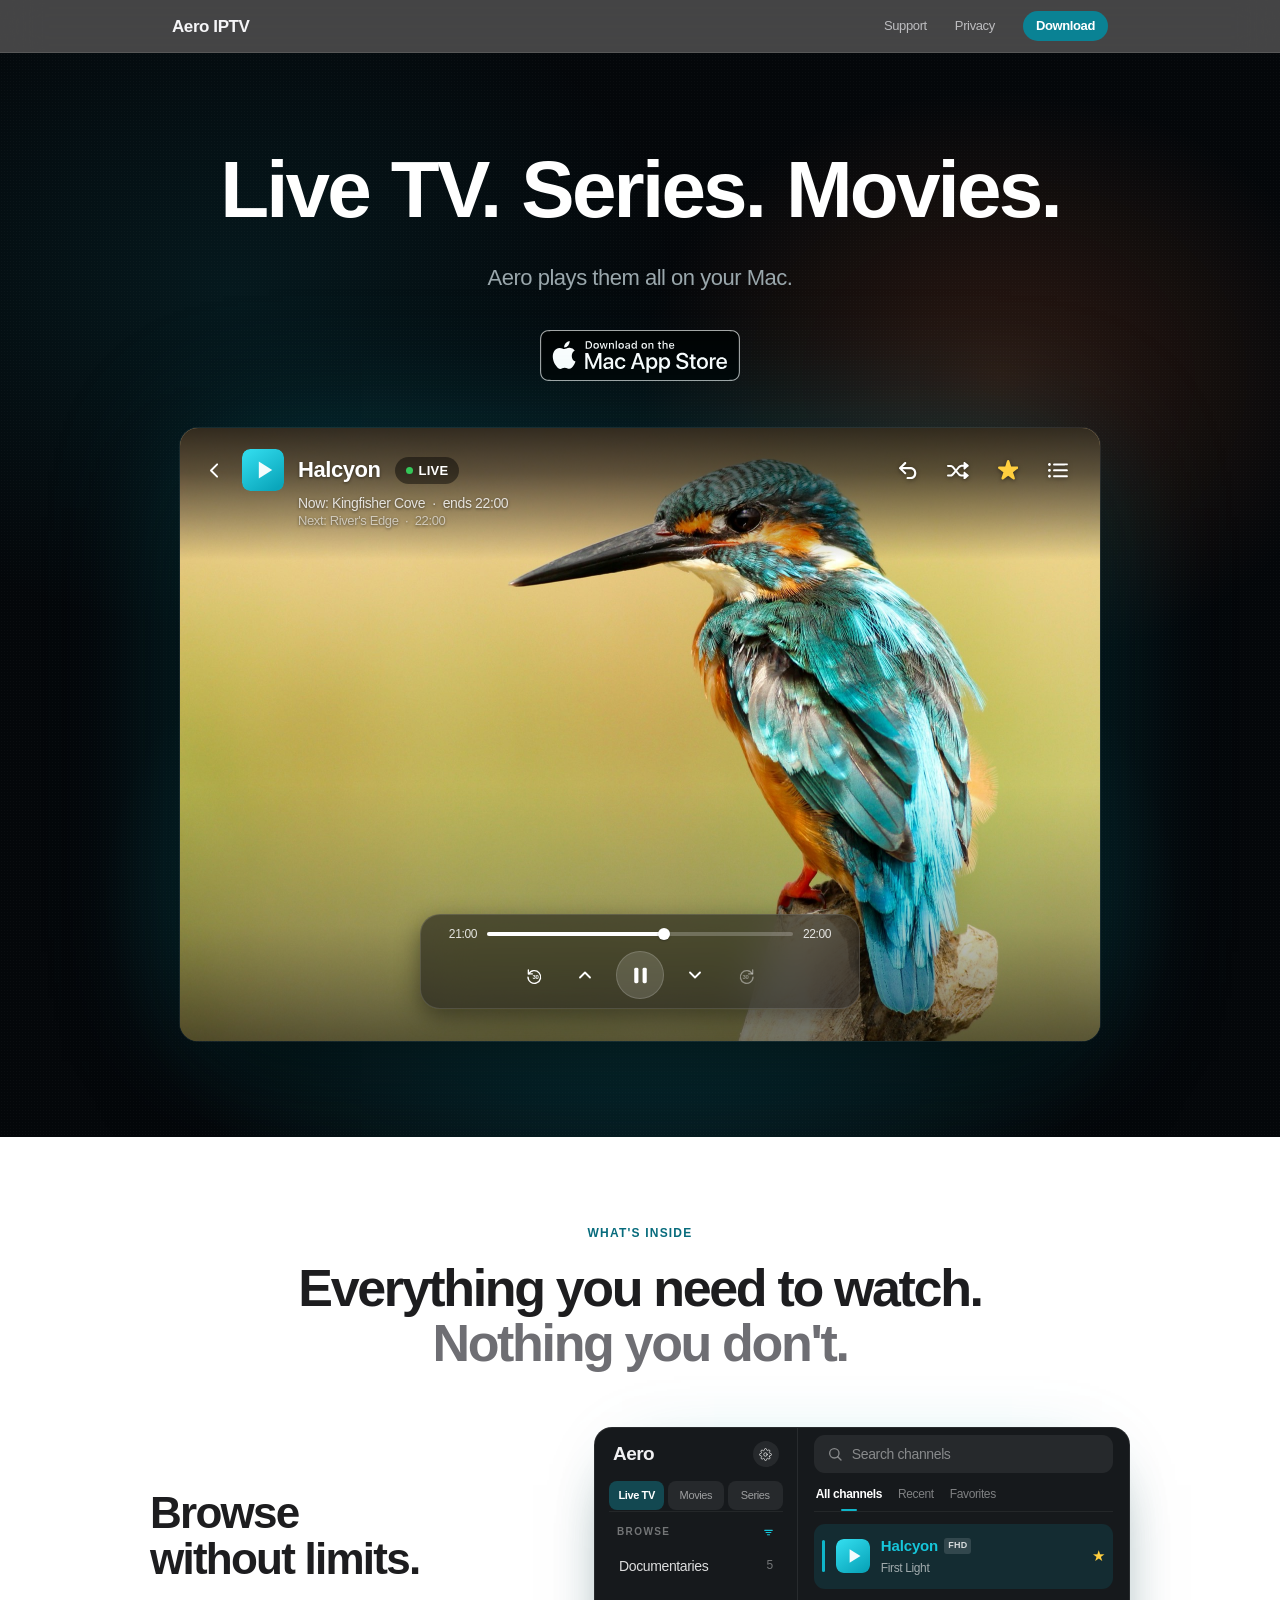
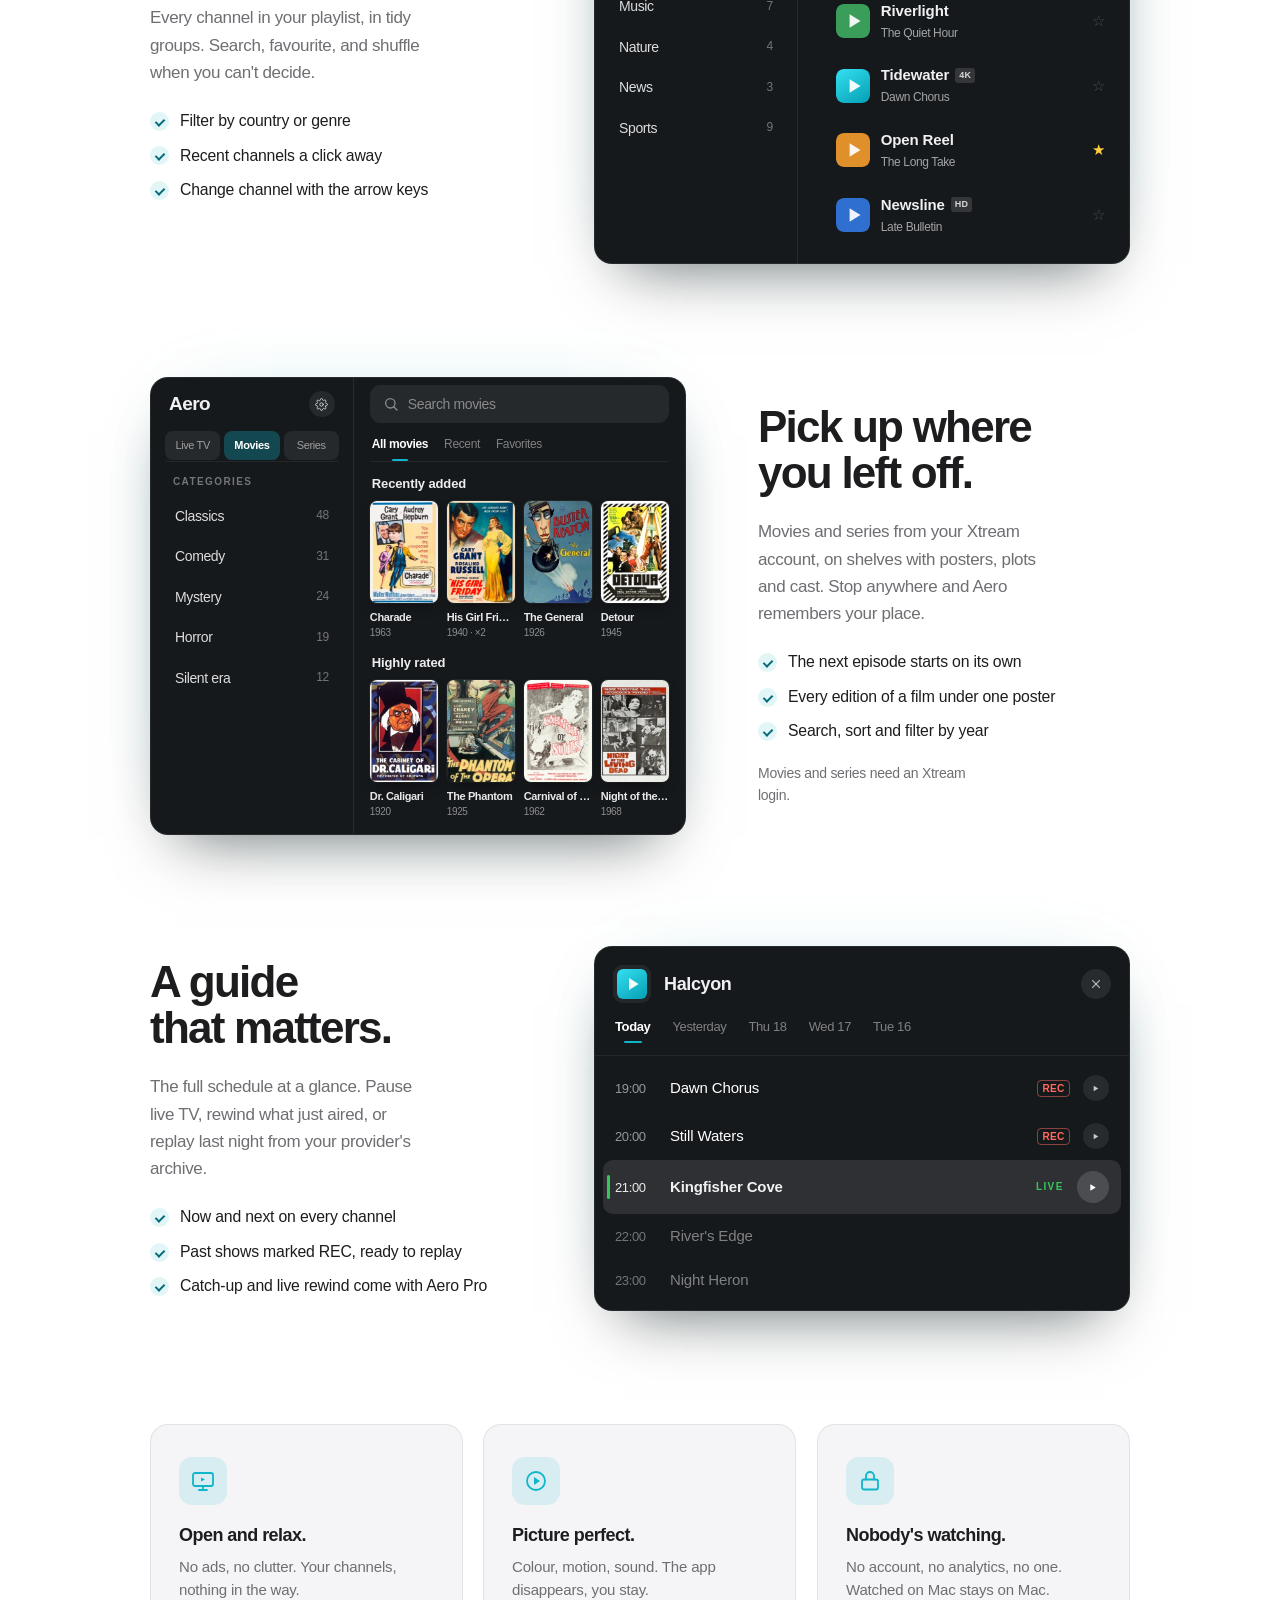
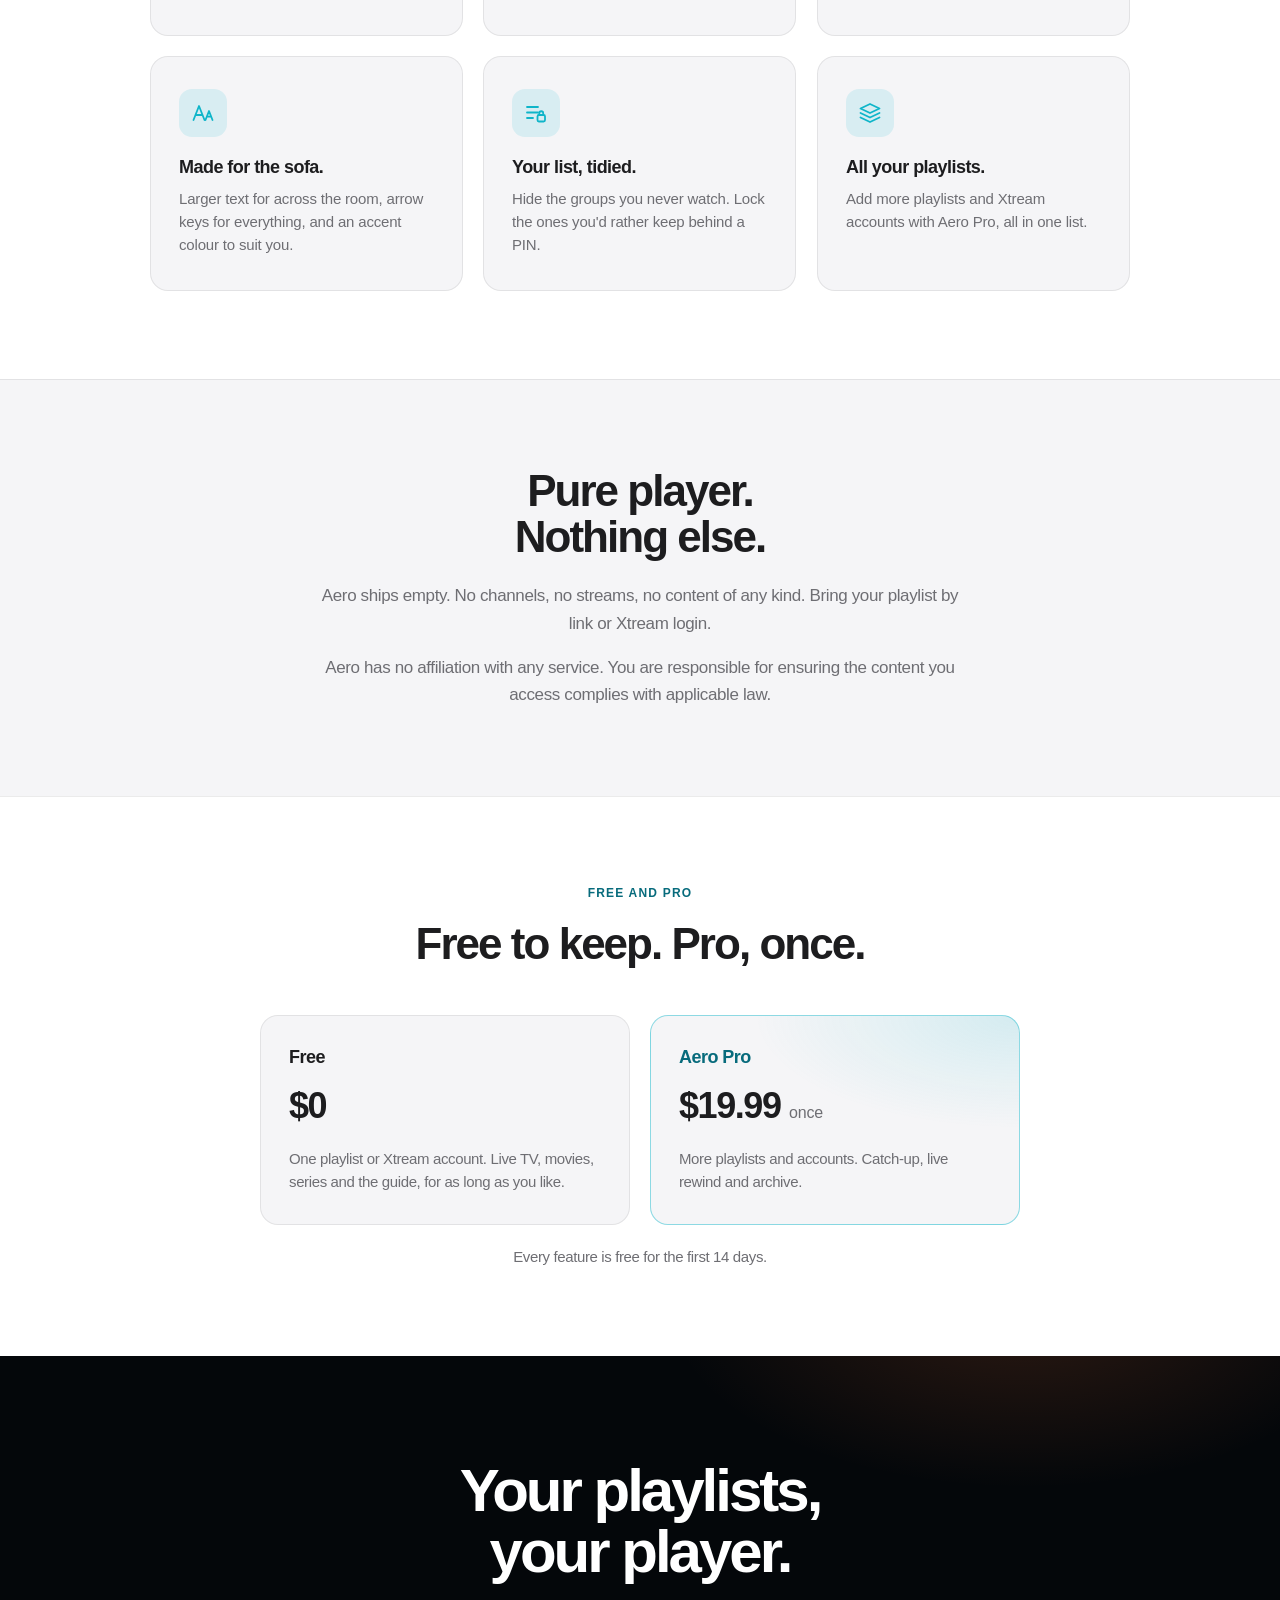
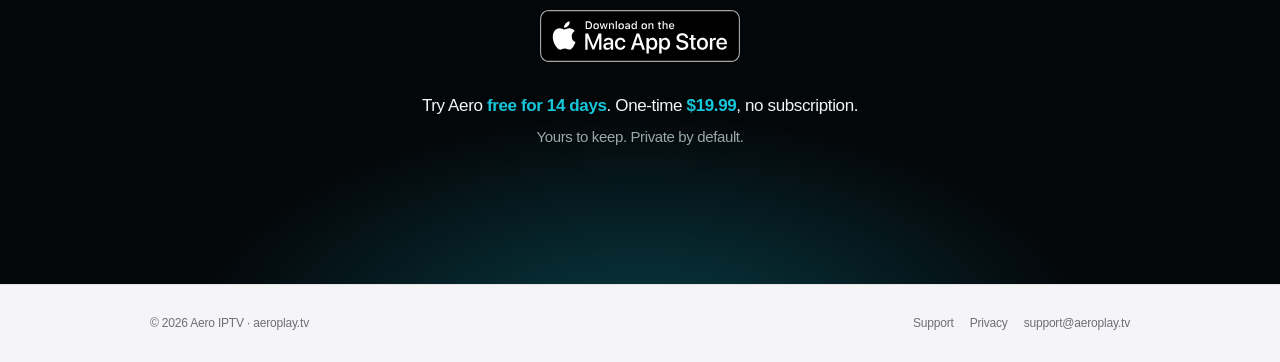
==== commit 6a9ab86b: "Remove the hero eyebrow and the playlists pill (Mike's call) "Now on the Mac App Store" was launch n" ====
--- a/site/index.html
+++ b/site/index.html
@@ -137,7 +137,6 @@
     <!-- ── Hero ── -->
     <section class="hero">
       <div class="hero-inner">
-        <span class="eyebrow">Now on the Mac App Store</span>
         <h1>Live TV. Series. Movies.</h1>
         <p class="tagline">
           Aero plays them all on your Mac.
@@ -543,10 +542,6 @@
     <!-- ── Bring your own playlist ── -->
     <section class="section-byop">
       <div class="section-inner reveal">
-        <span class="byop-badge">
-          <svg viewBox="0 0 24 24" fill="none" stroke="currentColor" stroke-width="2" stroke-linecap="round" stroke-linejoin="round" aria-hidden="true"><path d="M9 15l-3 3M15 9l3-3"/><path d="M7.5 10l-2.3 2.3a3.7 3.7 0 0 0 5.2 5.2l2.3-2.3M16.5 14l2.3-2.3a3.7 3.7 0 0 0-5.2-5.2L11.3 8.8"/></svg>
-          Bring your playlists
-        </span>
         <h2>Pure player.<br>Nothing else.</h2>
         <p>
           Aero ships empty. No channels, no streams, no content of any kind.
--- a/site/styles.css
+++ b/site/styles.css
@@ -246,7 +246,7 @@
   position: relative;
   background: var(--bg-hero);
   text-align: center;
-  padding: 52px 22px clamp(56px, 8vw, 96px);
+  padding: clamp(64px, 8vw, 96px) 22px clamp(56px, 8vw, 96px);
   overflow: hidden;
   isolation: isolate;
 }
@@ -279,21 +279,6 @@
   margin: 0 auto;
 }
 
-/* Eyebrow label — small teal pill */
-.hero .eyebrow {
-  display: inline-block;
-  font-size: .8125rem;
-  font-weight: 600;
-  letter-spacing: .01em;
-  color: var(--accent-h);
-  background: var(--accent-soft);
-  border: 1px solid rgba(15,181,201,.22);
-  border-radius: 999px;
-  padding: 6px 14px;
-  margin-bottom: 1.4em;
-  -webkit-backdrop-filter: blur(8px);
-  backdrop-filter: blur(8px);
-}
 
 .hero h1 {
   font-size: clamp(2.75rem, 7.5vw, 5rem);
@@ -831,19 +816,6 @@
   margin: 0 auto;
   text-align: center;
 }
-.byop-badge {
-  display: inline-flex;
-  align-items: center;
-  gap: 8px;
-  font-size: .8125rem;
-  font-weight: 600;
-  color: var(--accent-ink);
-  background: var(--accent-soft);
-  border-radius: 999px;
-  padding: 6px 14px;
-  margin-bottom: 24px;
-}
-.byop-badge svg { width: 17px; height: 17px; }
 .section-byop h2 {
   font-size: clamp(1.9rem, 4vw, 2.75rem);
   font-weight: 700;
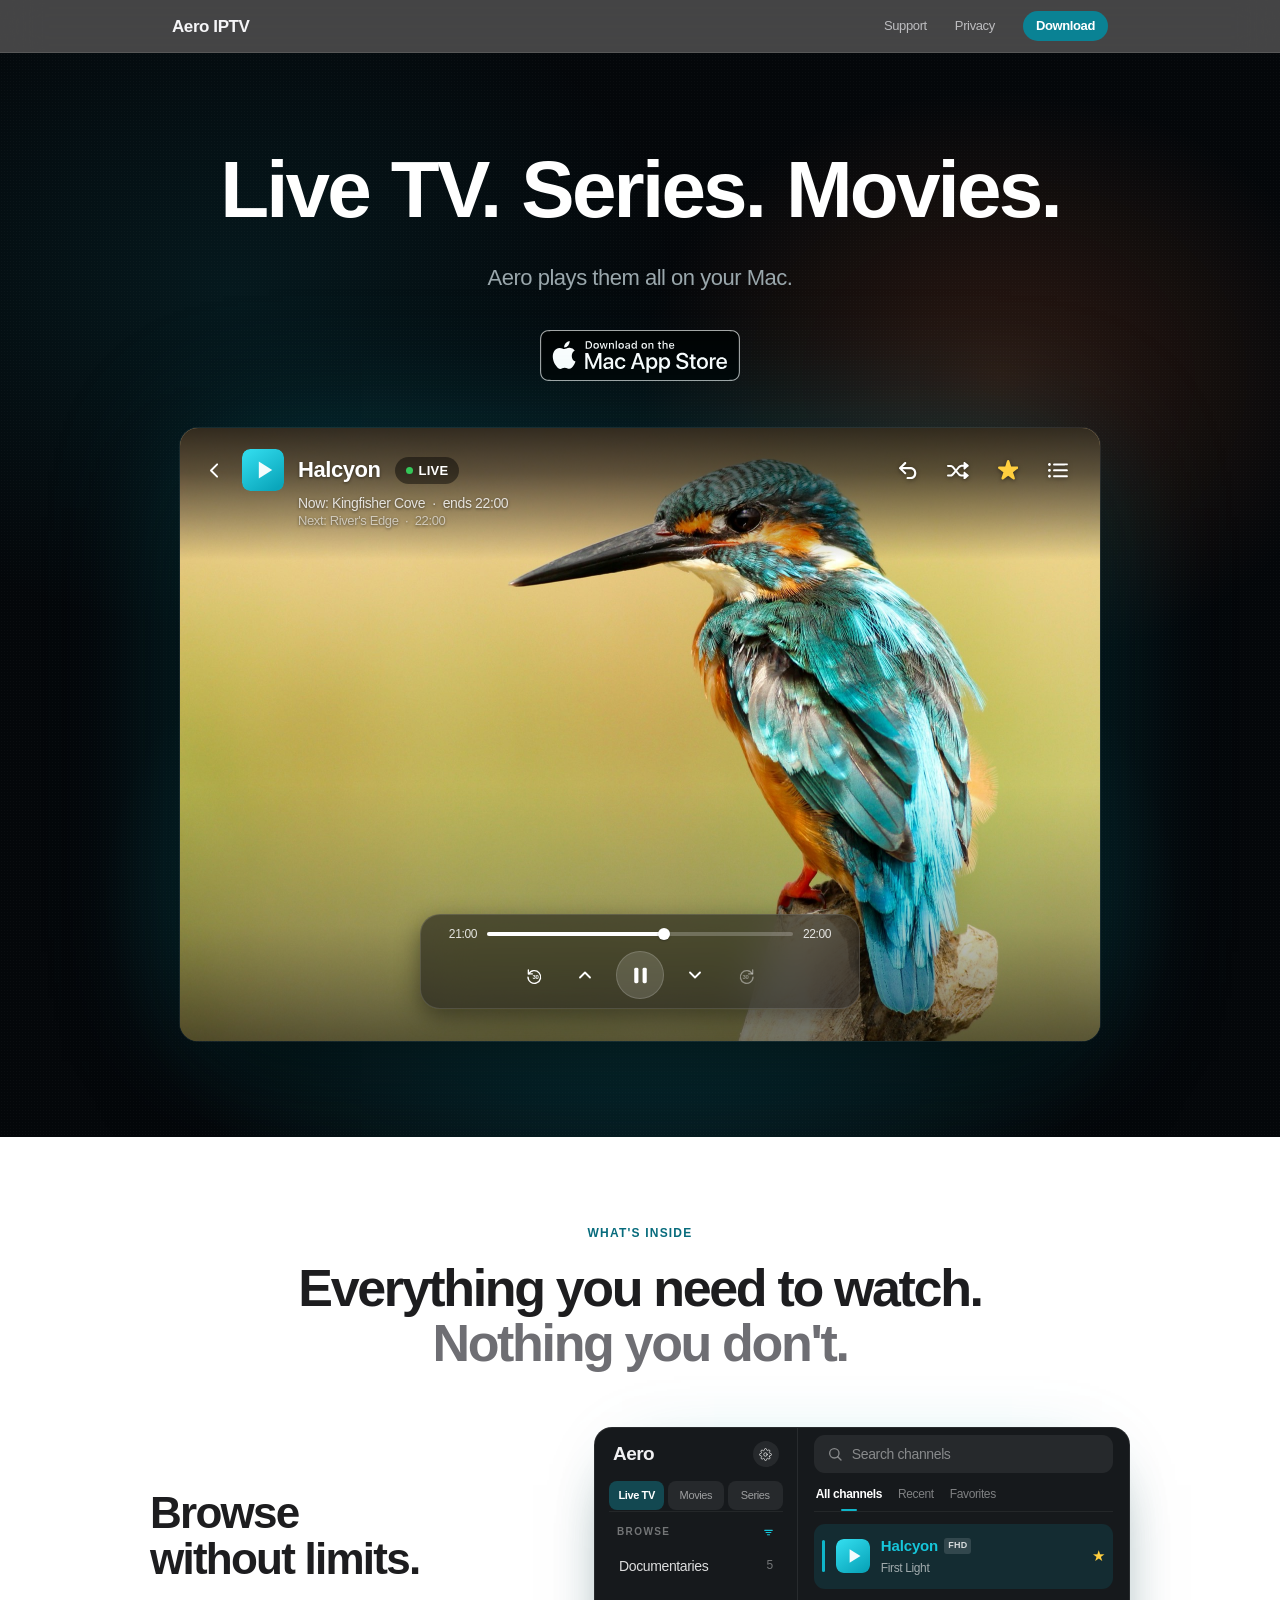
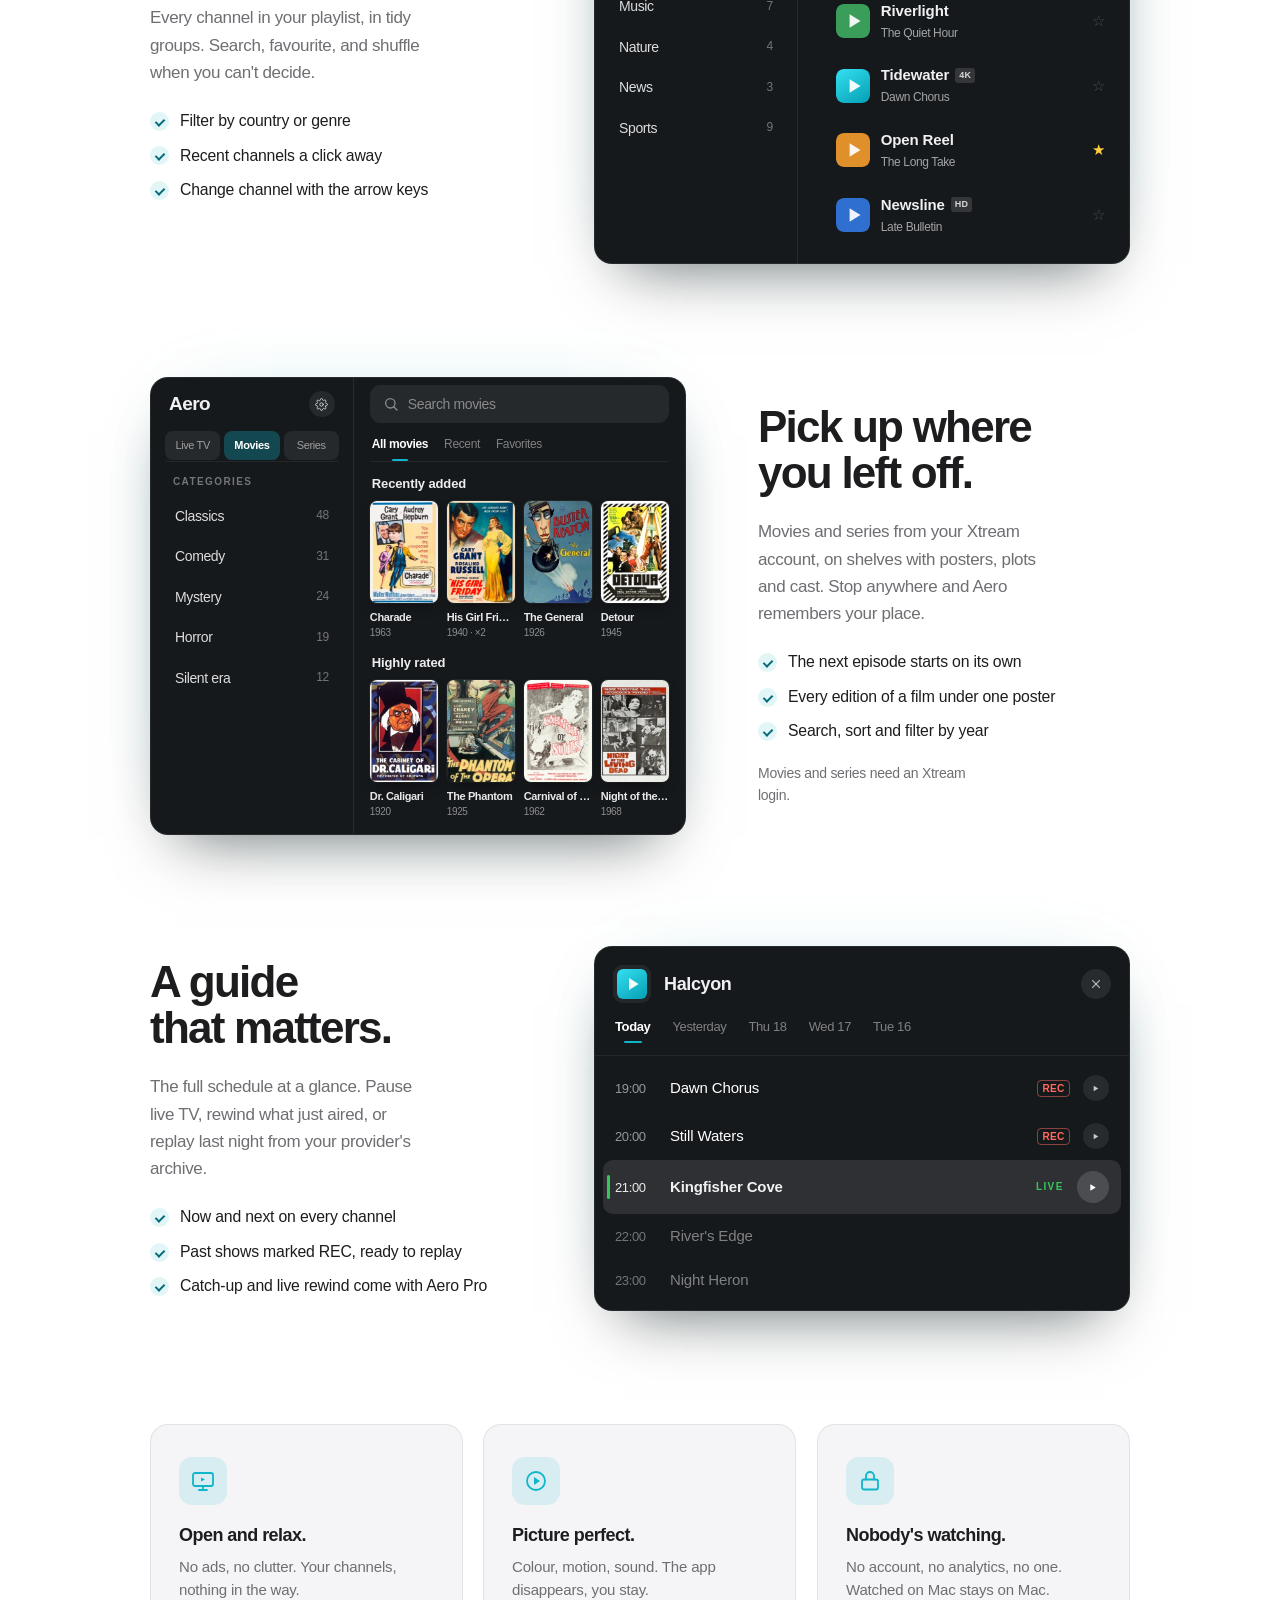
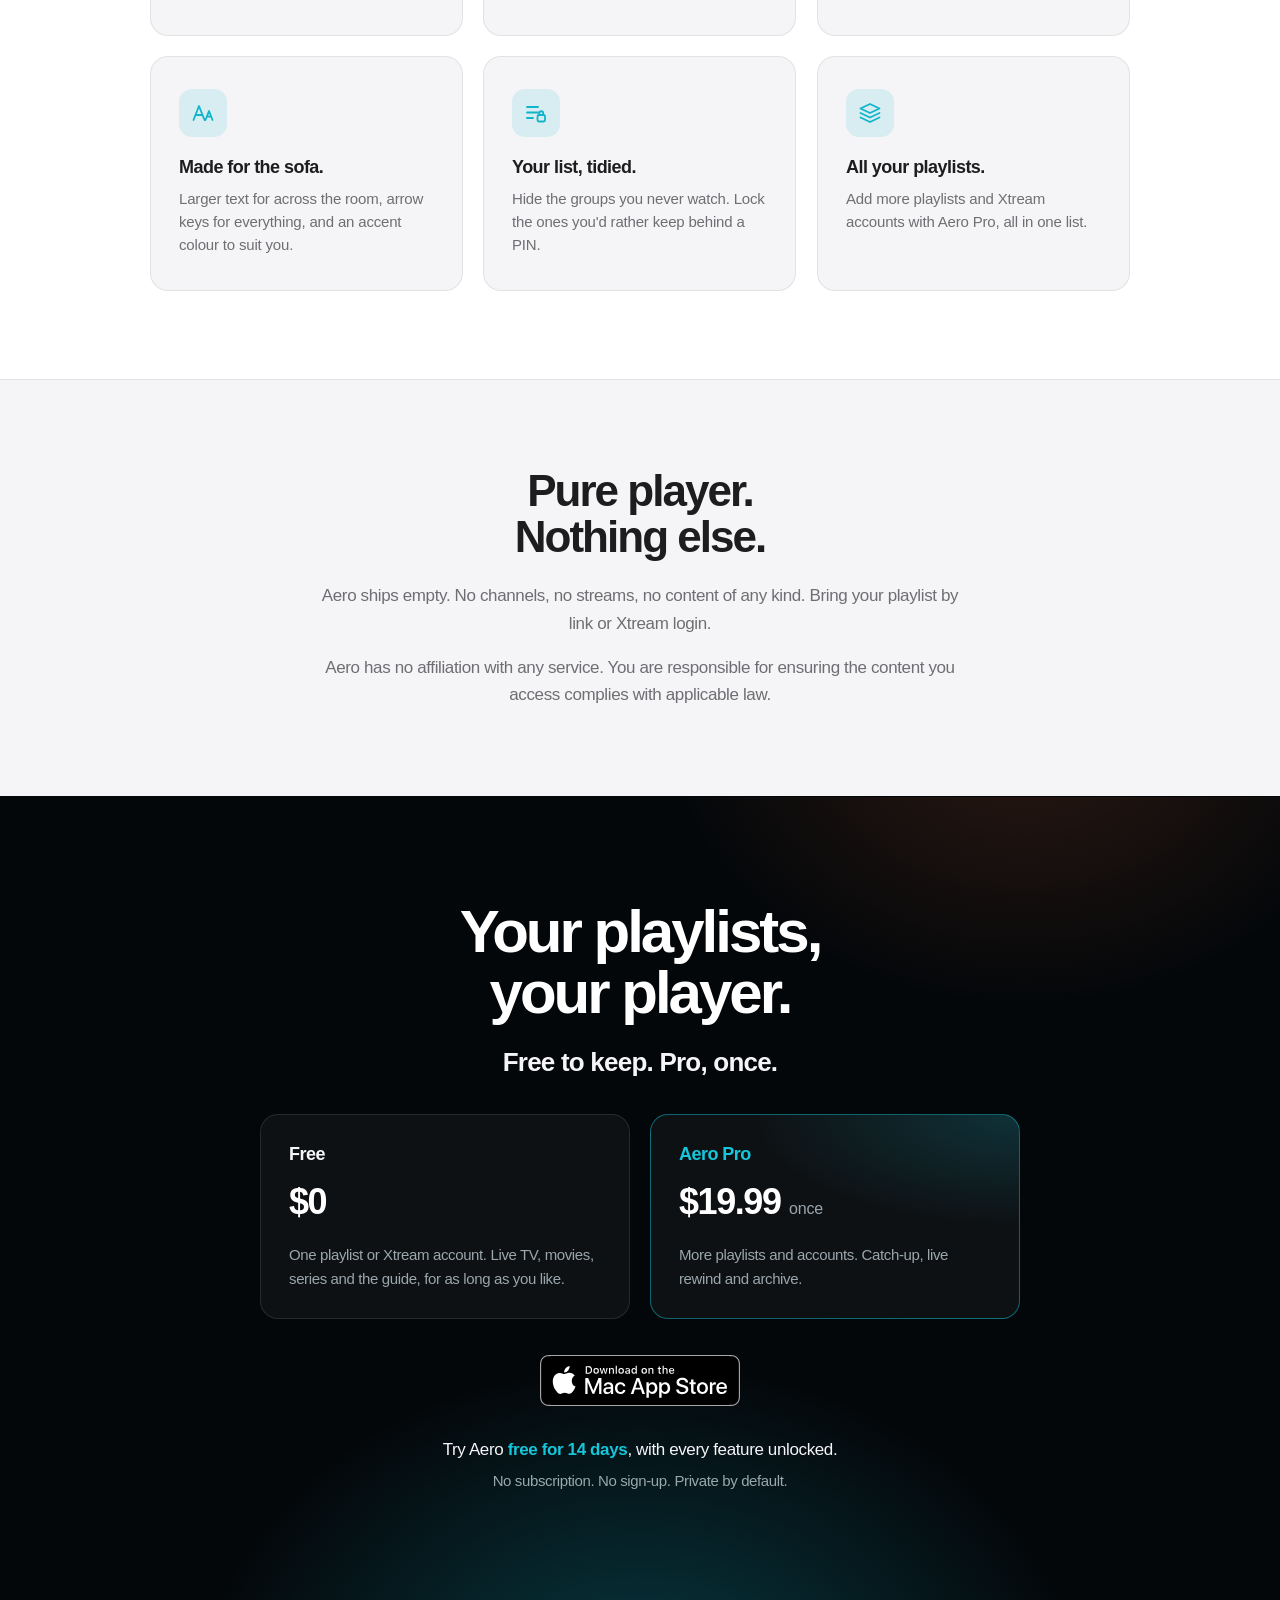
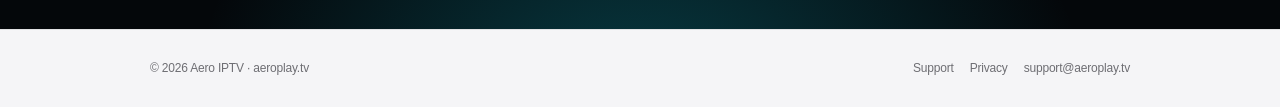
==== commit 35fa06fc: "One closing section: Free and Pro folded into the CTA (D-122) The page ended by stating the price an" ====
--- a/site/index.html
+++ b/site/index.html
@@ -554,11 +554,11 @@
       </div>
     </section>
 
-    <!-- ── Free and Pro ── -->
-    <section class="section-plans">
-      <div class="plans-inner reveal">
-        <p class="section-label">Free and Pro</p>
-        <h2>Free to keep. Pro, once.</h2>
+    <!-- ── Closing CTA, with Free and Pro (one section) ── -->
+    <section class="section-cta">
+      <div class="cta-inner reveal">
+        <h2>Your playlists,<br>your player.</h2>
+        <p class="cta-lede">Free to keep. Pro, once.</p>
         <div class="plans">
           <div class="plan">
             <h3>Free</h3>
@@ -571,19 +571,11 @@
             <p>More playlists and accounts. Catch-up, live rewind and archive.</p>
           </div>
         </div>
-        <p class="plans-fine">Every feature is free for the first 14 days.</p>
-      </div>
-    </section>
-
-    <!-- ── Closing CTA ── -->
-    <section class="section-cta">
-      <div class="cta-inner reveal">
-        <h2>Your playlists,<br>your player.</h2>
         <a class="badge-link" href="https://apps.apple.com/app/id6788383081" aria-label="Download Aero IPTV on the Mac App Store">
           <img src="assets/badge-mac-app-store.svg" alt="Download on the Mac App Store" width="200" height="51">
         </a>
-        <p class="cta-offer">Try Aero <strong>free for 14 days</strong>. One-time <strong>$19.99</strong>, no subscription.</p>
-        <p class="cta-trust">Yours to keep. Private by default.</p>
+        <p class="cta-offer">Try Aero <strong>free for 14 days</strong>, with every feature unlocked.</p>
+        <p class="cta-trust">No subscription. No sign-up. Private by default.</p>
       </div>
     </section>
 
--- a/site/styles.css
+++ b/site/styles.css
@@ -1361,59 +1361,54 @@
   }
 }
 
-/* Free and Pro */
-.section-plans {
-  background: var(--bg-section);
-  padding: var(--section-v) 22px;
-  border-top: 1px solid var(--border);
-}
-.plans-inner { max-width: 760px; margin: 0 auto; text-align: center; }
-.section-plans h2 {
-  font-size: clamp(1.9rem, 4vw, 2.75rem);
-  font-weight: 700;
-  letter-spacing: -.045em;
-  line-height: 1.05;
-  margin-bottom: 1.1em;
+/* Free and Pro — lives inside the closing CTA. That surface is dark in both
+   colour schemes, so the cards need no prefers-color-scheme variants. */
+.cta-lede {
+  margin: -8px 0 32px !important;
+  font-size: clamp(1.25rem, 2.6vw, 1.625rem) !important;
+  font-weight: 600;
+  letter-spacing: -.03em;
+  color: var(--text-hero) !important;
 }
 .plans {
   display: grid;
   grid-template-columns: 1fr 1fr;
   gap: 20px;
+  max-width: 760px;
+  margin: 0 auto 36px;
   text-align: left;
 }
 .plan {
-  padding: 28px 28px 30px;
-  border: 1px solid var(--border);
+  padding: 26px 28px 28px;
+  border: 1px solid rgba(255,255,255,.1);
   border-radius: 18px;
-  background: var(--bg-section-alt);
-}
-.plan h3 { font-size: 1.125rem; font-weight: 600; letter-spacing: -.03em; }
-.plan-price {
+  background: rgba(255,255,255,.045);
+}
+.plan h3 { font-size: 1.125rem; font-weight: 600; letter-spacing: -.03em; color: var(--text-hero); }
+.section-cta .plan-price {
   font-size: 2.25rem;
   font-weight: 700;
   letter-spacing: -.04em;
+  color: #fff;
   margin: .25em 0 .4em;
 }
-.plan-price span { font-size: 1rem; font-weight: 500; letter-spacing: -.01em; color: var(--text-muted); }
-.plan p:last-child { font-size: .9375rem; line-height: 1.55; color: var(--text-muted); }
+.plan-price span { font-size: 1rem; font-weight: 500; letter-spacing: -.01em; color: var(--text-hero-muted); }
+.section-cta .plan p:last-child { font-size: .9375rem; line-height: 1.55; color: var(--text-hero-muted); margin-bottom: 0; }
 .plan-pro {
-  border-color: rgba(15,181,201,.45);
+  border-color: rgba(15,181,201,.5);
   background:
-    radial-gradient(120% 90% at 100% 0%, rgba(15,181,201,.14) 0%, transparent 60%),
-    var(--bg-section-alt);
-}
-.plan-pro h3 { color: var(--accent-ink); }
-.plans-fine { margin-top: 1.4em; font-size: .9375rem; color: var(--text-muted); }
-@media (prefers-color-scheme: dark) {
-  .plan { background: linear-gradient(180deg, #121a1d 0%, #0e1416 100%); border-color: rgba(255,255,255,.08); }
-  .plan-pro {
-    border-color: rgba(15,181,201,.45);
-    background:
-      radial-gradient(120% 90% at 100% 0%, rgba(15,181,201,.18) 0%, transparent 60%),
-      linear-gradient(180deg, #121a1d 0%, #0e1416 100%);
-  }
-}
-@media (max-width: 640px) { .plans { grid-template-columns: 1fr; } }
+    radial-gradient(120% 90% at 100% 0%, rgba(15,181,201,.2) 0%, transparent 60%),
+    rgba(255,255,255,.045);
+}
+.plan-pro h3 { color: var(--accent-h); }
+@media (max-width: 640px) {
+  .plans { grid-template-columns: 1fr; gap: 14px; }
+  .plan { padding: 22px 22px 24px; }
+}
+
+/* The close sits directly under the neutral-player section, which shares its
+   background in dark mode — a hairline keeps the two apart. */
+.section-cta { border-top: 1px solid var(--border); }
 
 /* Mobile tidy-ups */
 @media (max-width: 620px) {
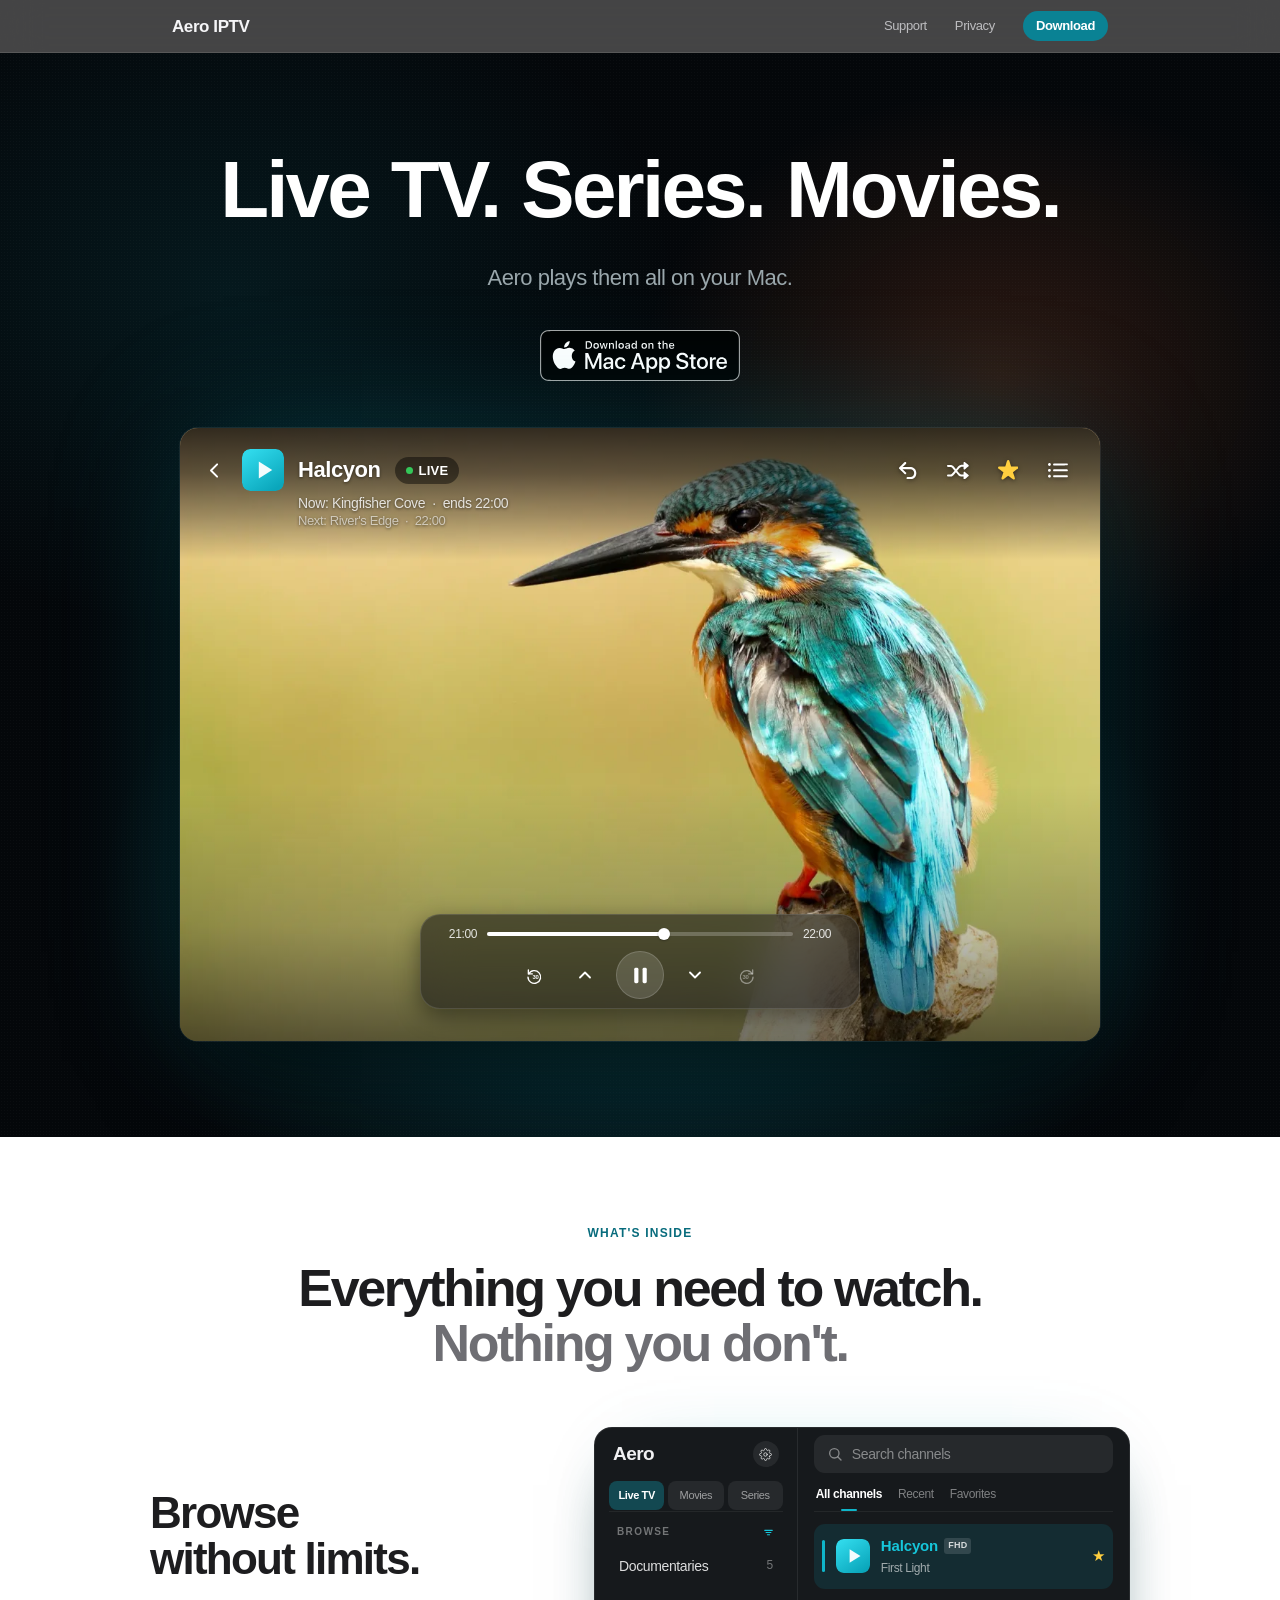
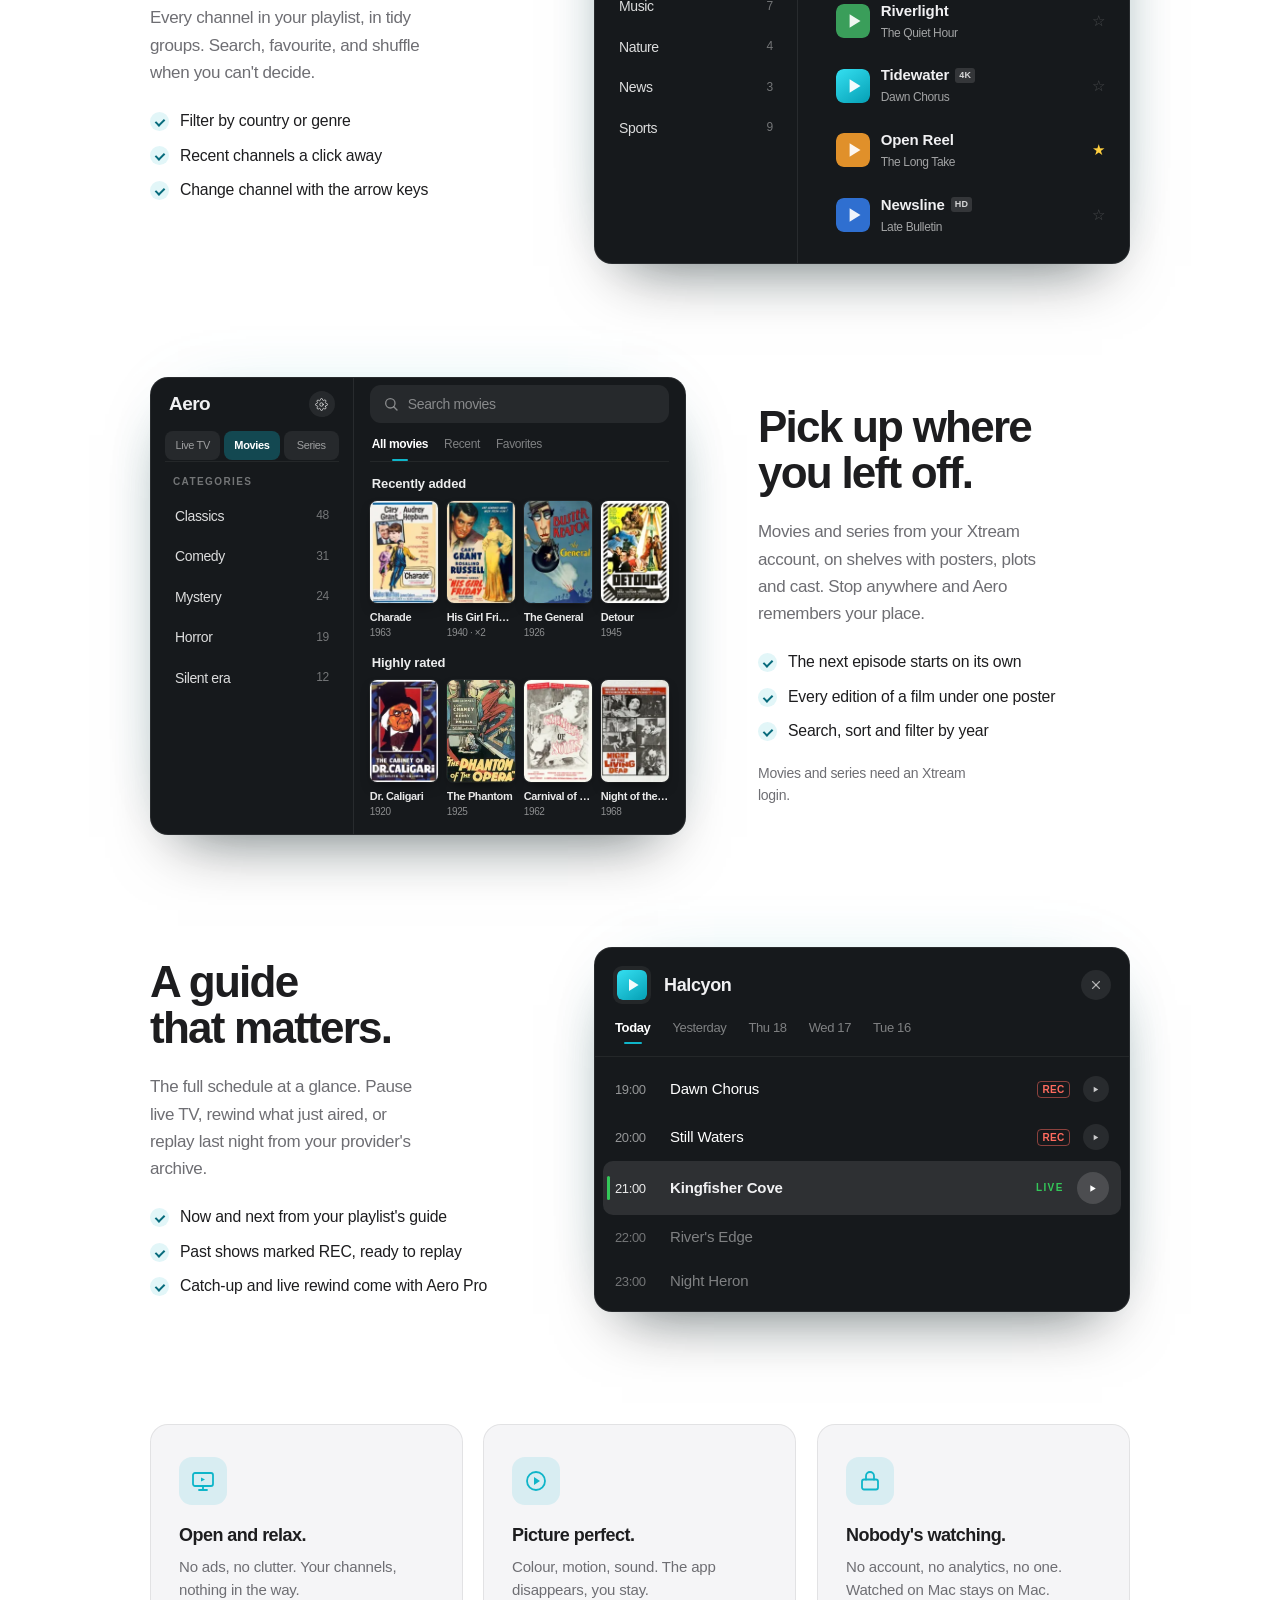
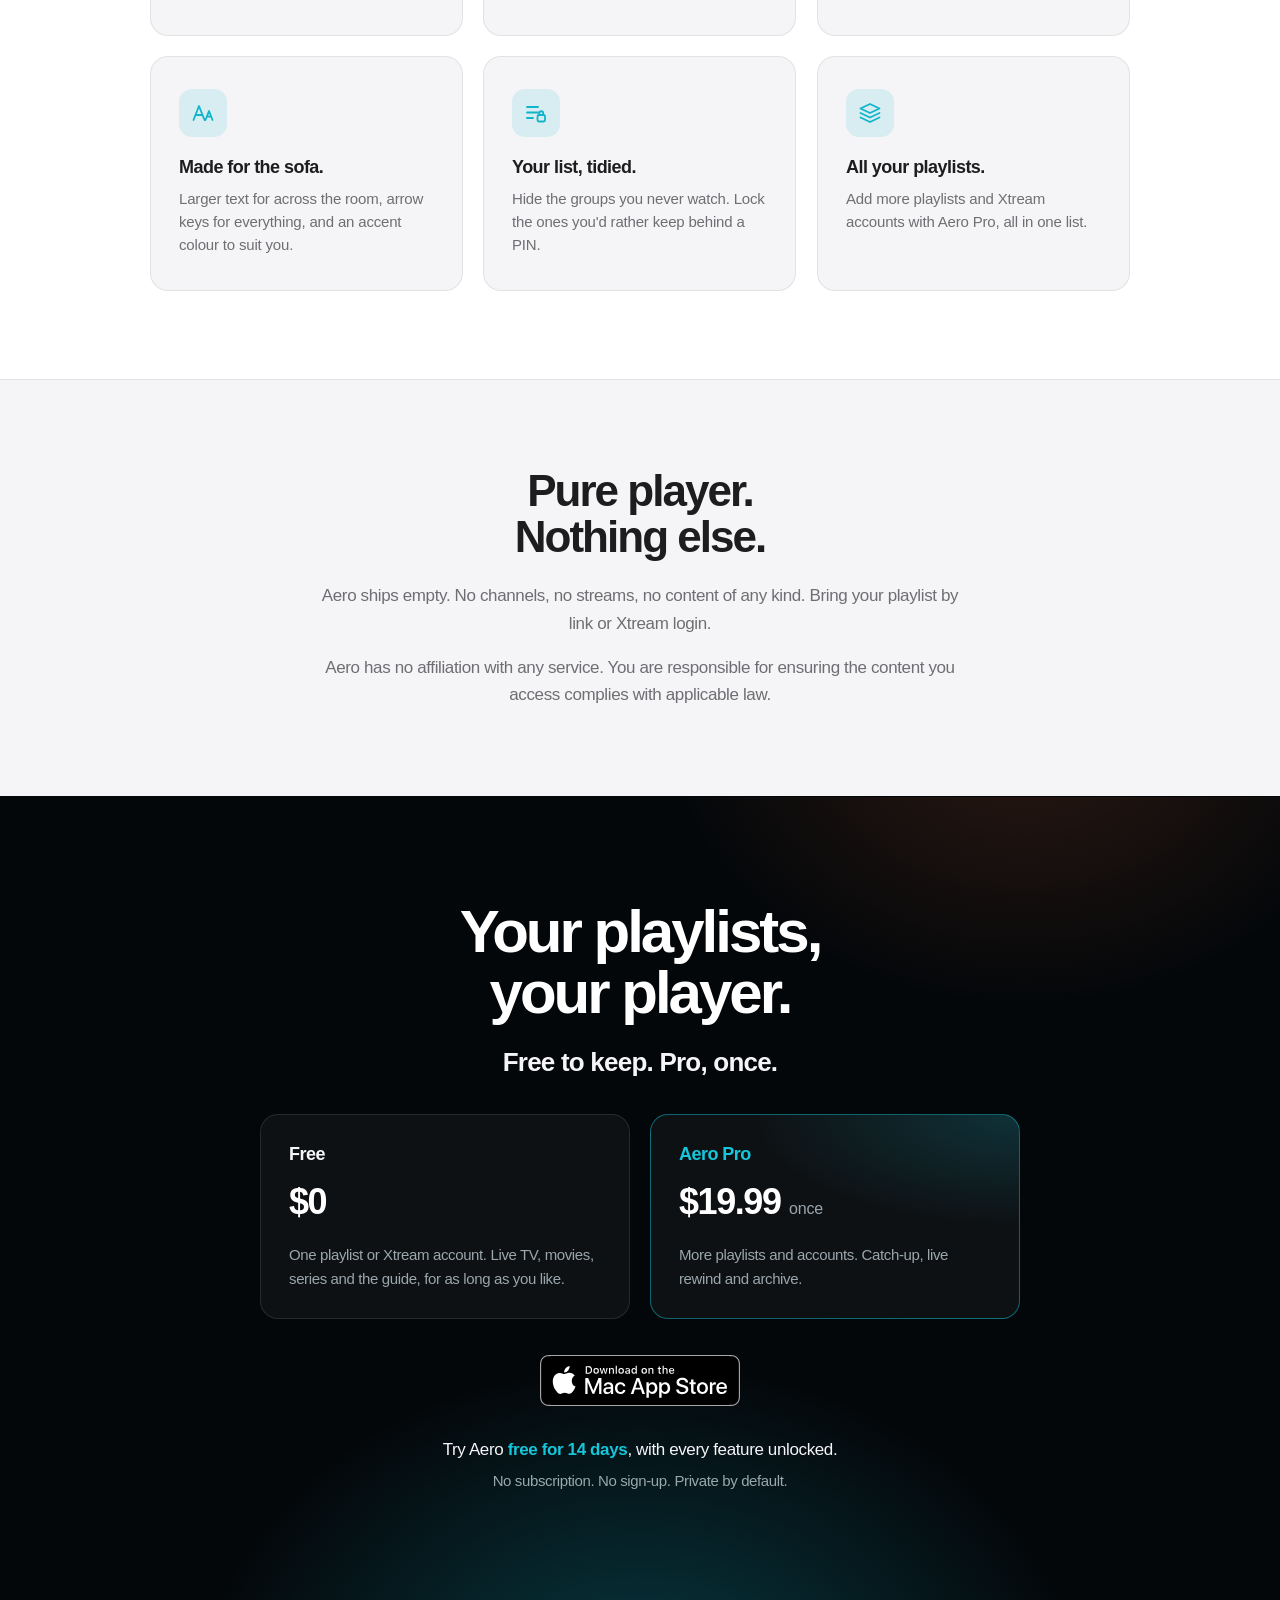
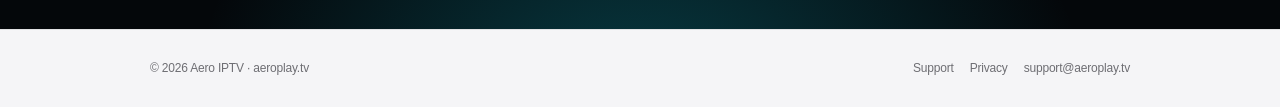
==== commit 3f3a6cf9: "Final review fixes: Support 1.2 labels, speed, accessibility, share image (D-124) From a Fable 5.2 r" ====
--- a/site/index.html
+++ b/site/index.html
@@ -17,23 +17,24 @@
   <meta property="og:site_name"   content="Aero IPTV">
   <meta property="og:title"       content="Aero: IPTV Player for Mac. M3U, Xtream, Movies &amp; Series">
   <meta property="og:description" content="Native Mac IPTV player for the M3U playlists and Xtream logins you already own. Live TV, movies and series, with a guide, pause and rewind. No content included. Bring your own playlist.">
-  <meta property="og:image"       content="https://aeroplay.tv/assets/og-image.jpg">
+  <meta property="og:image"       content="https://aeroplay.tv/assets/og-image-v2.jpg">
   <meta property="og:image:width"  content="1200">
   <meta property="og:image:height" content="630">
-  <meta property="og:image:alt"    content="A kingfisher perched on a branch, from Aero's demo picture.">
+  <meta property="og:image:alt"    content="Aero, the IPTV player for Mac: Live TV. Series. Movies. Bring your own playlist.">
 
   <meta name="twitter:card"        content="summary_large_image">
   <meta name="twitter:title"       content="Aero: IPTV Player for Mac. M3U, Xtream, Movies &amp; Series">
   <meta name="twitter:description" content="Native Mac IPTV player for the M3U playlists and Xtream logins you already own. Live TV, movies and series. No content included.">
-  <meta name="twitter:image"       content="https://aeroplay.tv/assets/og-image.jpg">
-  <meta name="twitter:image:alt"   content="A kingfisher perched on a branch, from Aero's demo picture.">
+  <meta name="twitter:image"       content="https://aeroplay.tv/assets/og-image-v2.jpg">
+  <meta name="twitter:image:alt"   content="Aero, the IPTV player for Mac: Live TV. Series. Movies. Bring your own playlist.">
 
   <link rel="canonical" href="https://aeroplay.tv/">
   <link rel="icon" type="image/svg+xml" href="assets/favicon.svg">
+  <link rel="icon" type="image/png" sizes="32x32" href="assets/favicon-32.png">
   <link rel="apple-touch-icon" href="assets/apple-touch-icon.png">
   <meta name="theme-color" content="#06090b">
   <link rel="stylesheet" href="styles.css">
-  <script src="assets/analytics.js"></script>
+  <script src="assets/analytics.js" defer></script>
 
   <script type="application/ld+json">
   {
@@ -72,7 +73,7 @@
         "description": "A fast, native macOS IPTV player for the M3U/M3U8 playlists, Xtream logins, and XMLTV guide data you already own. Live TV, movies, and series, with a guide, pause, and rewind. No content included. Bring your own playlist.",
         "url": "https://aeroplay.tv/",
         "downloadUrl": "https://apps.apple.com/app/id6788383081",
-        "image": "https://aeroplay.tv/assets/og-image.jpg",
+        "image": "https://aeroplay.tv/assets/og-image-v2.jpg",
         "screenshot": "https://aeroplay.tv/assets/screenshot-hero.jpg",
         "softwareVersion": "1.1",
         "publisher": { "@id": "https://aeroplay.tv/#organization" },
@@ -85,7 +86,7 @@
           "Episodes advance automatically; shuffle any list",
           "XMLTV program guide (EPG) with now & next",
           "Pause live TV, rewind into what just aired, and play from the archive where your provider keeps one",
-          "Native Mac playback: accurate 4K, smooth motion, fast channel changes",
+          "Native Mac playback: smooth motion and fast channel changes",
           "Hide channel groups, or lock them behind a PIN",
           "Larger text and arrow-key control for the big screen",
           "No ads, no account, no tracking. Private by default."
@@ -98,7 +99,7 @@
             "priceCurrency": "USD",
             "availability": "https://schema.org/InStock",
             "url": "https://apps.apple.com/app/id6788383081",
-            "description": "Free to download and free to keep: one playlist with live playback. Includes a 14-day trial with everything unlocked."
+            "description": "Free to download and free to keep: one playlist or Xtream account, with live TV, movies, series and the guide. Includes a 14-day trial with everything unlocked."
           },
           {
             "@type": "Offer",
@@ -153,14 +154,19 @@
 
         <div class="hero-screenshot">
           <div class="player-frame">
-            <img
-              src="assets/screenshot-hero.jpg"
-              alt="A kingfisher perched on a branch, playing in Aero IPTV"
-              class="player-photo"
-              width="1840"
-              height="1227"
-              fetchpriority="high"
-            >
+            <picture>
+              <source type="image/webp"
+                      srcset="assets/hero-720.webp 720w, assets/hero-1280.webp 1280w, assets/hero-1840.webp 1840w"
+                      sizes="(max-width: 980px) 94vw, 920px">
+              <img
+                src="assets/screenshot-hero.jpg"
+                alt="A kingfisher perched on a branch, playing in Aero IPTV"
+                class="player-photo"
+                width="1840"
+                height="1226"
+                fetchpriority="high"
+              >
+            </picture>
             <!-- Top bar -->
             <div class="player-top" aria-hidden="true">
               <div class="player-head">
@@ -417,19 +423,19 @@
               <div class="shelf">
                 <div class="shelf-title">Recently added</div>
                 <div class="shelf-row">
-                  <figure class="poster"><img src="assets/posters/charade.jpg" alt="" width="200" height="300" loading="lazy"><figcaption><b>Charade</b><span>1963</span></figcaption></figure>
-                  <figure class="poster"><img src="assets/posters/girl-friday.jpg" alt="" width="200" height="300" loading="lazy"><figcaption><b>His Girl Friday</b><span>1940 · ×2</span></figcaption></figure>
-                  <figure class="poster"><img src="assets/posters/the-general.jpg" alt="" width="200" height="300" loading="lazy"><figcaption><b>The General</b><span>1926</span></figcaption></figure>
-                  <figure class="poster"><img src="assets/posters/detour.jpg" alt="" width="200" height="300" loading="lazy"><figcaption><b>Detour</b><span>1945</span></figcaption></figure>
+                  <figure class="poster"><img src="assets/posters/charade.webp" alt="" width="140" height="216" loading="lazy"><figcaption><b>Charade</b><span>1963</span></figcaption></figure>
+                  <figure class="poster"><img src="assets/posters/girl-friday.webp" alt="" width="140" height="216" loading="lazy"><figcaption><b>His Girl Friday</b><span>1940 · ×2</span></figcaption></figure>
+                  <figure class="poster"><img src="assets/posters/the-general.webp" alt="" width="140" height="216" loading="lazy"><figcaption><b>The General</b><span>1926</span></figcaption></figure>
+                  <figure class="poster"><img src="assets/posters/detour.webp" alt="" width="140" height="216" loading="lazy"><figcaption><b>Detour</b><span>1945</span></figcaption></figure>
                 </div>
               </div>
               <div class="shelf">
                 <div class="shelf-title">Highly rated</div>
                 <div class="shelf-row">
-                  <figure class="poster"><img src="assets/posters/caligari.jpg" alt="" width="200" height="300" loading="lazy"><figcaption><b>Dr. Caligari</b><span>1920</span></figcaption></figure>
-                  <figure class="poster"><img src="assets/posters/phantom.jpg" alt="" width="200" height="300" loading="lazy"><figcaption><b>The Phantom</b><span>1925</span></figcaption></figure>
-                  <figure class="poster"><img src="assets/posters/carnival.jpg" alt="" width="200" height="300" loading="lazy"><figcaption><b>Carnival of Souls</b><span>1962</span></figcaption></figure>
-                  <figure class="poster"><img src="assets/posters/living-dead.jpg" alt="" width="200" height="300" loading="lazy"><figcaption><b>Night of the Living Dead</b><span>1968</span></figcaption></figure>
+                  <figure class="poster"><img src="assets/posters/caligari.webp" alt="" width="140" height="216" loading="lazy"><figcaption><b>Dr. Caligari</b><span>1920</span></figcaption></figure>
+                  <figure class="poster"><img src="assets/posters/phantom.webp" alt="" width="140" height="216" loading="lazy"><figcaption><b>The Phantom</b><span>1925</span></figcaption></figure>
+                  <figure class="poster"><img src="assets/posters/carnival.webp" alt="" width="140" height="216" loading="lazy"><figcaption><b>Carnival of Souls</b><span>1962</span></figcaption></figure>
+                  <figure class="poster"><img src="assets/posters/living-dead.webp" alt="" width="140" height="216" loading="lazy"><figcaption><b>Night of the Living Dead</b><span>1968</span></figcaption></figure>
                 </div>
               </div>
             </div>
@@ -445,7 +451,7 @@
           <h3>A guide<br>that matters.</h3>
           <p>The full schedule at a glance. Pause live TV, rewind what just aired, or replay last night from your provider's archive.</p>
           <ul class="showcase-points">
-            <li>Now and next on every channel</li>
+            <li>Now and next from your playlist's guide</li>
             <li>Past shows marked REC, ready to replay</li>
             <li>Catch-up and live rewind come with Aero Pro</li>
           </ul>
--- a/site/styles.css
+++ b/site/styles.css
@@ -1,6 +1,6 @@
 /* ============================================================
    Aero IPTV — Apple-style design language
-   No external fonts, CDN, analytics, or tracking.
+   No external fonts or CDN. The site loads Google Analytics (assets/analytics.js; see D-123).
    System font stack mirrors SF Pro on Apple devices.
    Light / dark via prefers-color-scheme.
    ============================================================ */
@@ -176,6 +176,7 @@
 .nav-links a:hover { color: var(--text); text-decoration: none; }
 .nav-dark .nav-links a:hover { color: #f5f5f7; }
 .nav-links a[aria-current="page"] { color: var(--accent-ink); }
+.nav-dark .nav-links a[aria-current="page"] { color: var(--accent-h); }
 
 /* ============================================================
    FOOTER
@@ -852,6 +853,7 @@
     radial-gradient(40% 50% at 80% -10%, var(--glow-warm) 0%, transparent 70%);
 }
 .cta-inner { max-width: var(--max-w); margin: 0 auto; }
+.section-cta h1,
 .section-cta h2 {
   font-size: clamp(2.25rem, 5.5vw, 3.75rem);
   font-weight: 700;
@@ -1427,3 +1429,24 @@
   .shelf-row .poster:nth-child(4) { display: none; }
   .nav-links { gap: 14px; }
 }
+
+/* Final review, 2026-11-14 (Fable 5.2 + GPT-6.1) */
+/* Links in running text: the bright accent is 2.3:1 on light backgrounds, so
+   prose links use the ink token (AA in both modes) and are underlined, not
+   marked by colour alone. The focus ring follows. */
+.prose-page a { color: var(--accent-ink); text-decoration: underline; text-underline-offset: 2px; }
+a:focus-visible { outline-color: var(--accent-ink); }
+/* Section headings on Support and Privacy stand above the questions under them */
+.prose-page h2 { font-size: 1.375rem; letter-spacing: -.03em; margin-top: 2.2em; }
+/* Reduced motion: no tilt-in, no smooth scroll, no hover lifts */
+@media (prefers-reduced-motion: reduce) {
+  html { scroll-behavior: auto; }
+  .hero-screenshot .player-frame,
+  .hero-loaded .hero-screenshot .player-frame { transform: none; transition: none; }
+  .feature-card, .badge-link, .poster img { transition: none; }
+  .feature-card:hover, .badge-link:hover { transform: none; }
+}
+/* Larger tap targets for nav and footer links on phones */
+@media (max-width: 760px) {
+  .nav-links a:not(.nav-cta), .site-footer a { padding-block: 10px; }
+}
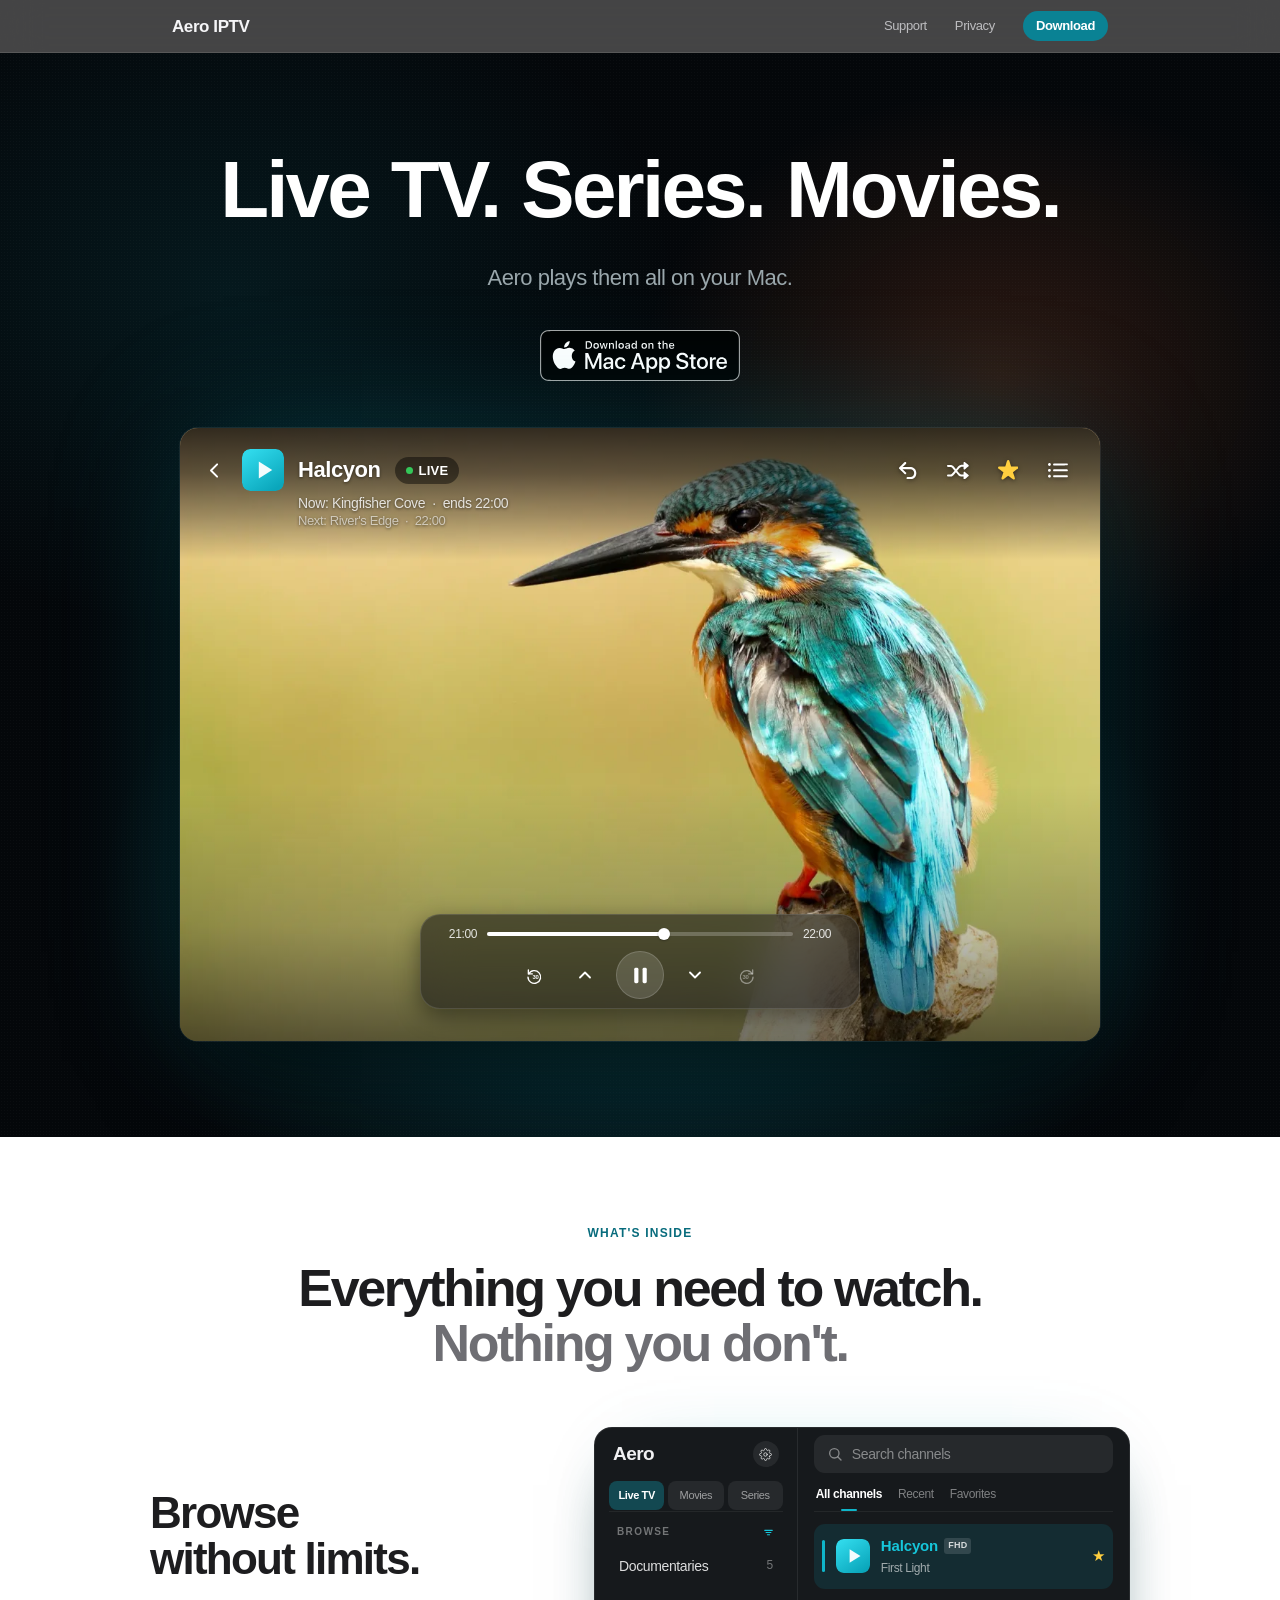
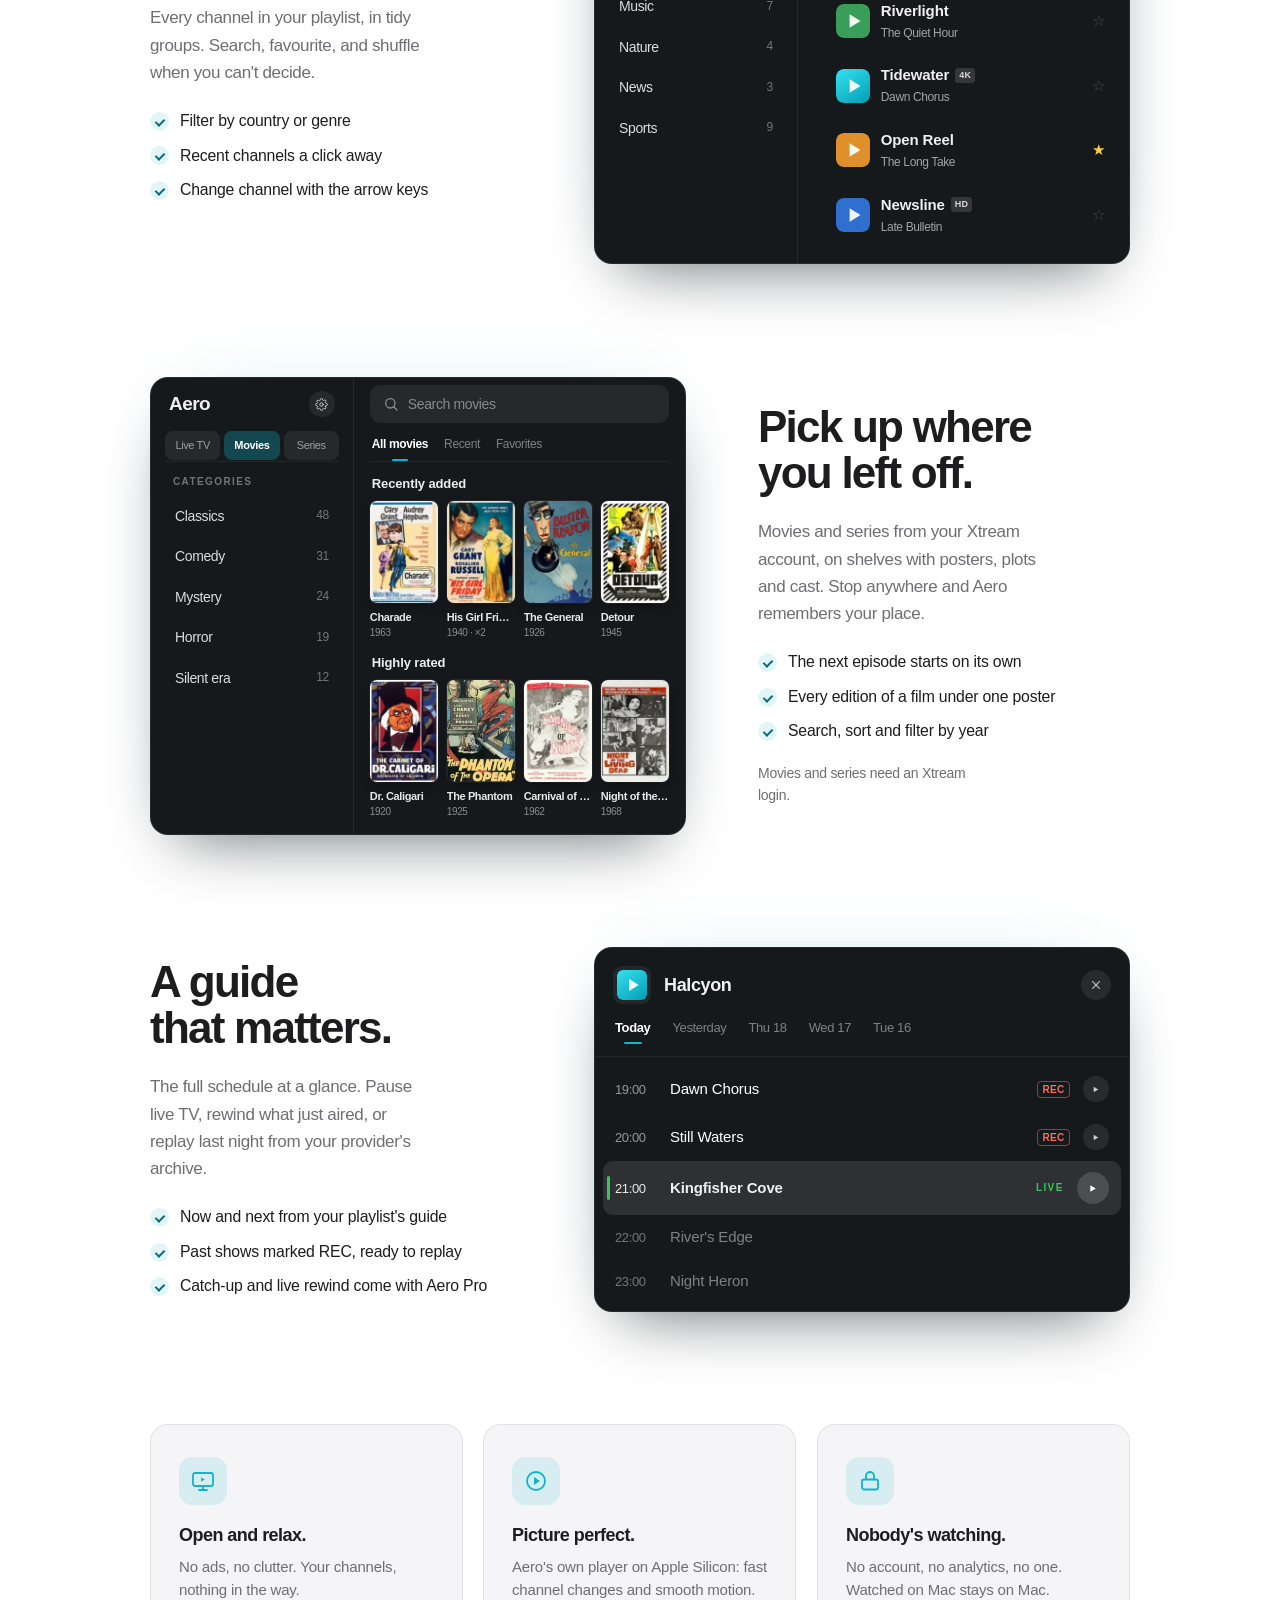
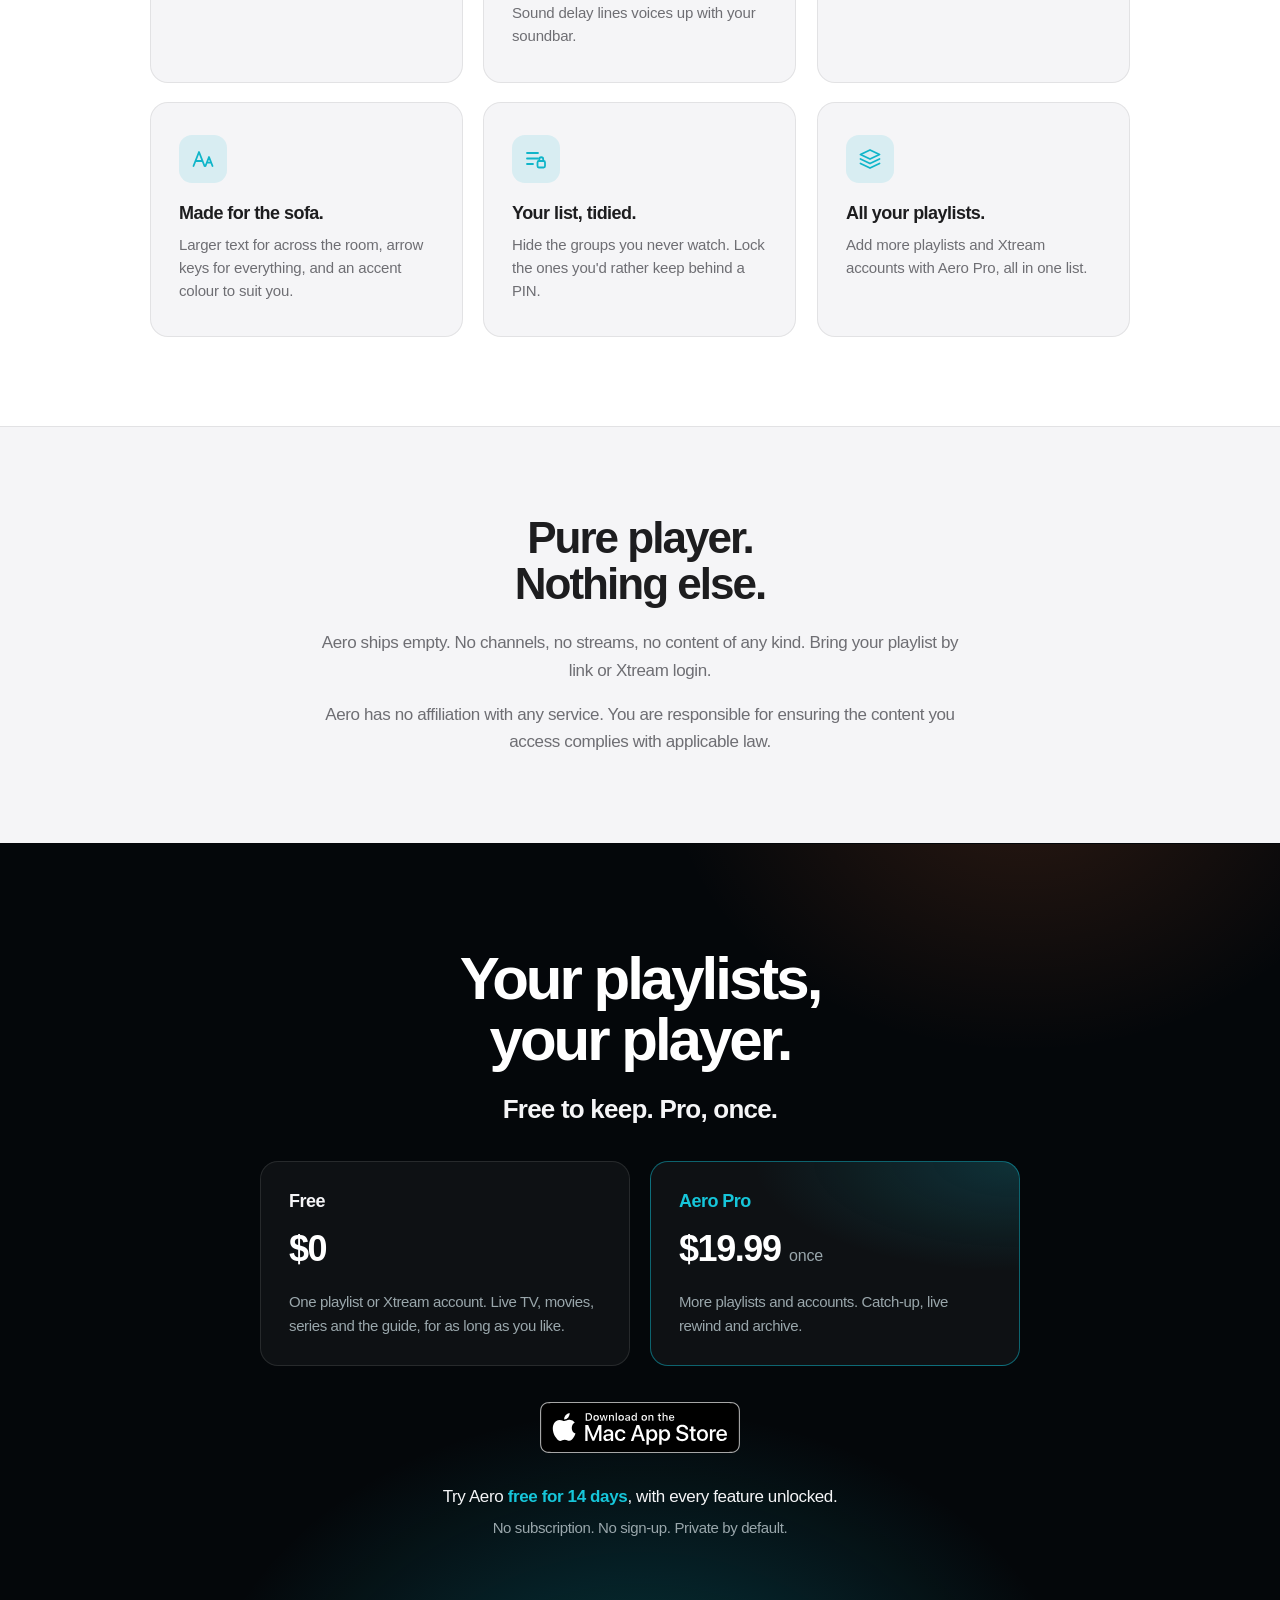
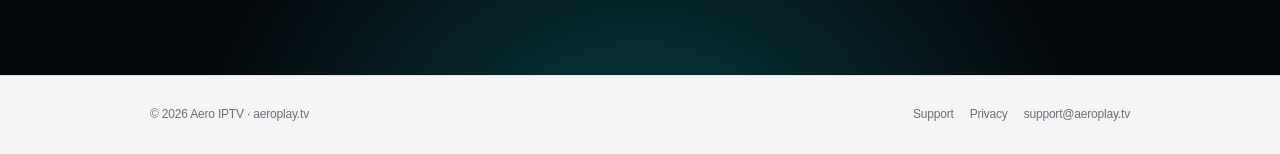
==== commit 26abd925: "Release day 1.2: Support labels off, Picture perfect body, softwareVersion 1.2 (D-121) Co-Authored-B" ====
--- a/site/index.html
+++ b/site/index.html
@@ -34,7 +34,6 @@
   <link rel="apple-touch-icon" href="assets/apple-touch-icon.png">
   <meta name="theme-color" content="#06090b">
   <link rel="stylesheet" href="styles.css">
-  <script src="assets/analytics.js" defer></script>
 
   <script type="application/ld+json">
   {
@@ -75,7 +74,7 @@
         "downloadUrl": "https://apps.apple.com/app/id6788383081",
         "image": "https://aeroplay.tv/assets/og-image-v2.jpg",
         "screenshot": "https://aeroplay.tv/assets/screenshot-hero.jpg",
-        "softwareVersion": "1.1",
+        "softwareVersion": "1.2",
         "publisher": { "@id": "https://aeroplay.tv/#organization" },
         "isAccessibleForFree": true,
         "featureList": [
@@ -506,7 +505,7 @@
               <svg viewBox="0 0 24 24" fill="none" stroke="currentColor" stroke-width="1.8" stroke-linecap="round" stroke-linejoin="round" aria-hidden="true"><circle cx="12" cy="12" r="9"/><polygon points="10,8 10,16 16,12" fill="currentColor" stroke="none"/></svg>
             </span>
             <h3>Picture perfect.</h3>
-            <p>Colour, motion, sound. The app disappears, you stay.</p>
+            <p>Aero's own player on Apple Silicon: fast channel changes and smooth motion. Sound delay lines voices up with your soundbar.</p>
           </article>
 
           <article class="feature-card reveal reveal-delay-2">
--- a/site/styles.css
+++ b/site/styles.css
@@ -1,6 +1,6 @@
 /* ============================================================
    Aero IPTV — Apple-style design language
-   No external fonts or CDN. The site loads Google Analytics (assets/analytics.js; see D-123).
+   No external fonts, CDN, analytics or tracking (Google Analytics removed 2026-11-14, D-123).
    System font stack mirrors SF Pro on Apple devices.
    Light / dark via prefers-color-scheme.
    ============================================================ */
@@ -1450,3 +1450,11 @@
 @media (max-width: 760px) {
   .nav-links a:not(.nav-cta), .site-footer a { padding-block: 10px; }
 }
+/* A path or command in running text (the privacy page's folder path) */
+.prose-page code {
+  font: .875em ui-monospace, "SF Mono", Menlo, monospace;
+  background: var(--accent-soft);
+  padding: 1px 5px;
+  border-radius: 5px;
+  overflow-wrap: anywhere;
+}
